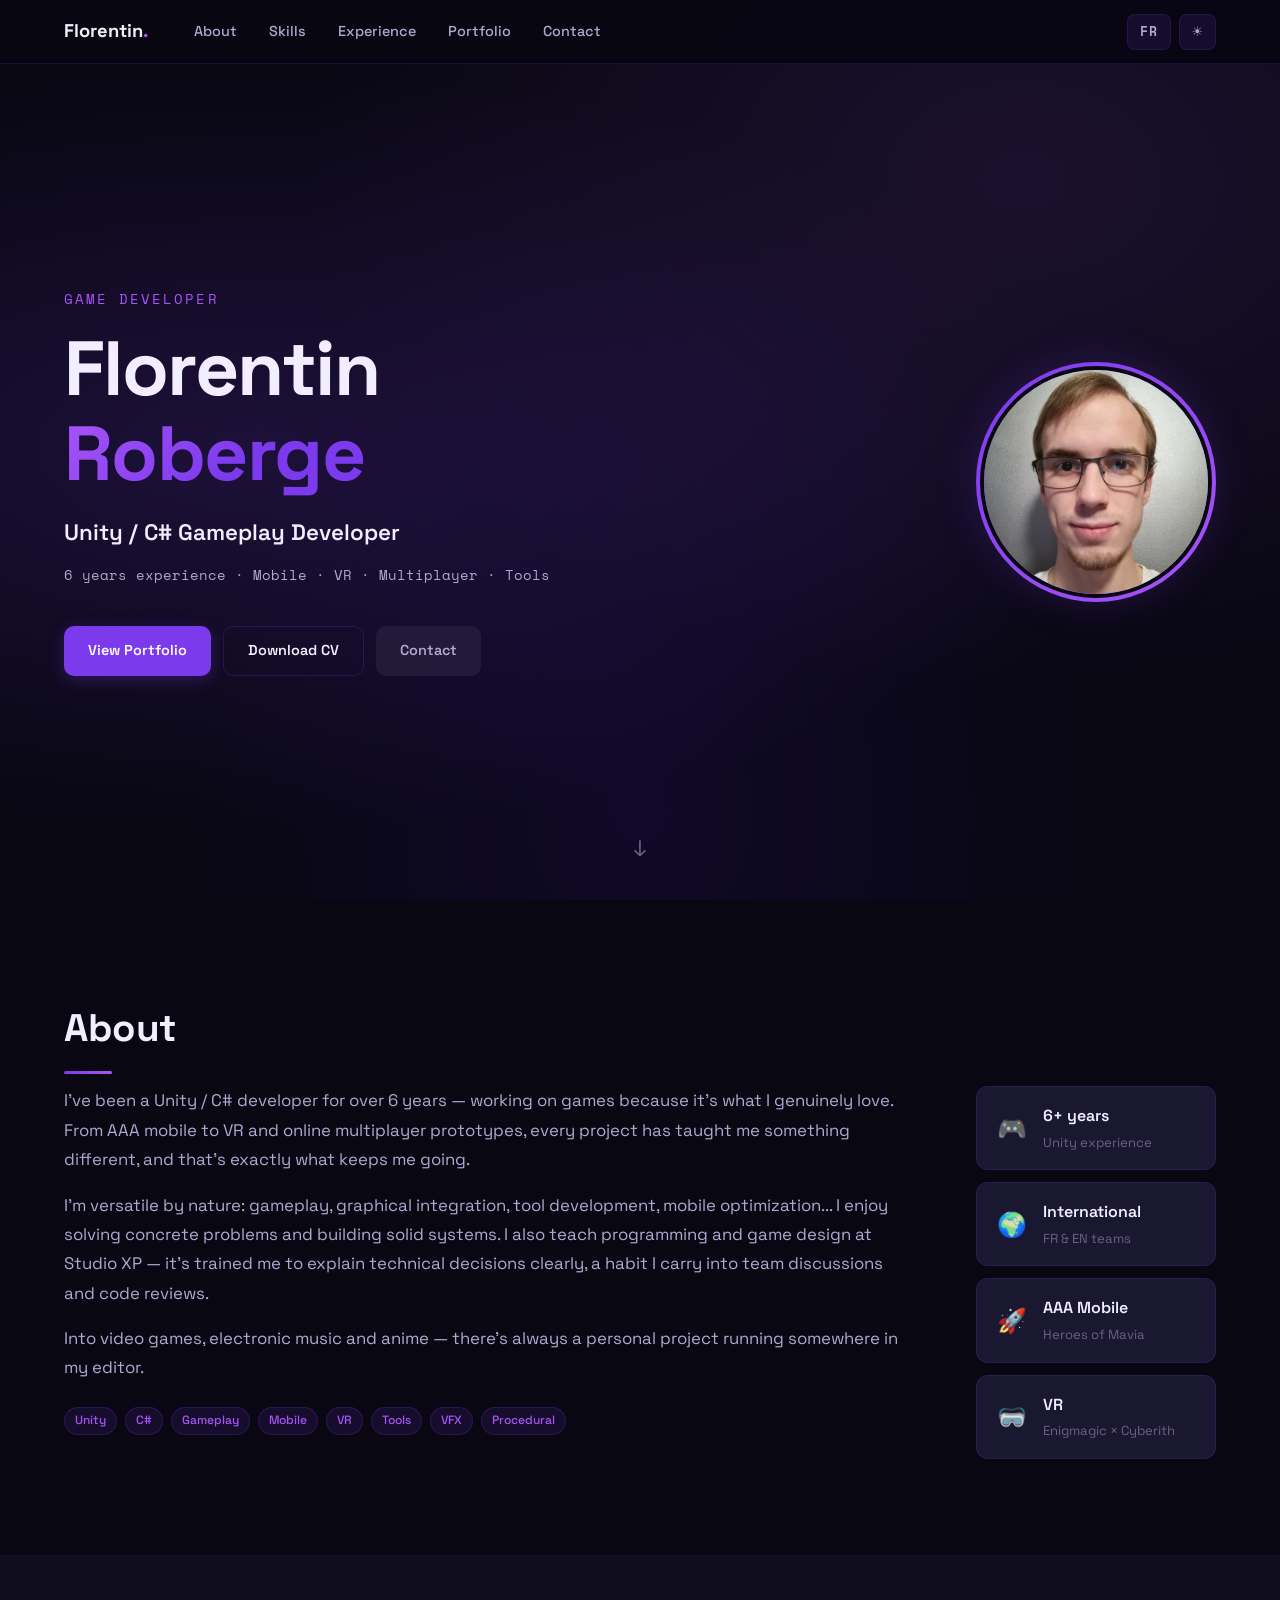
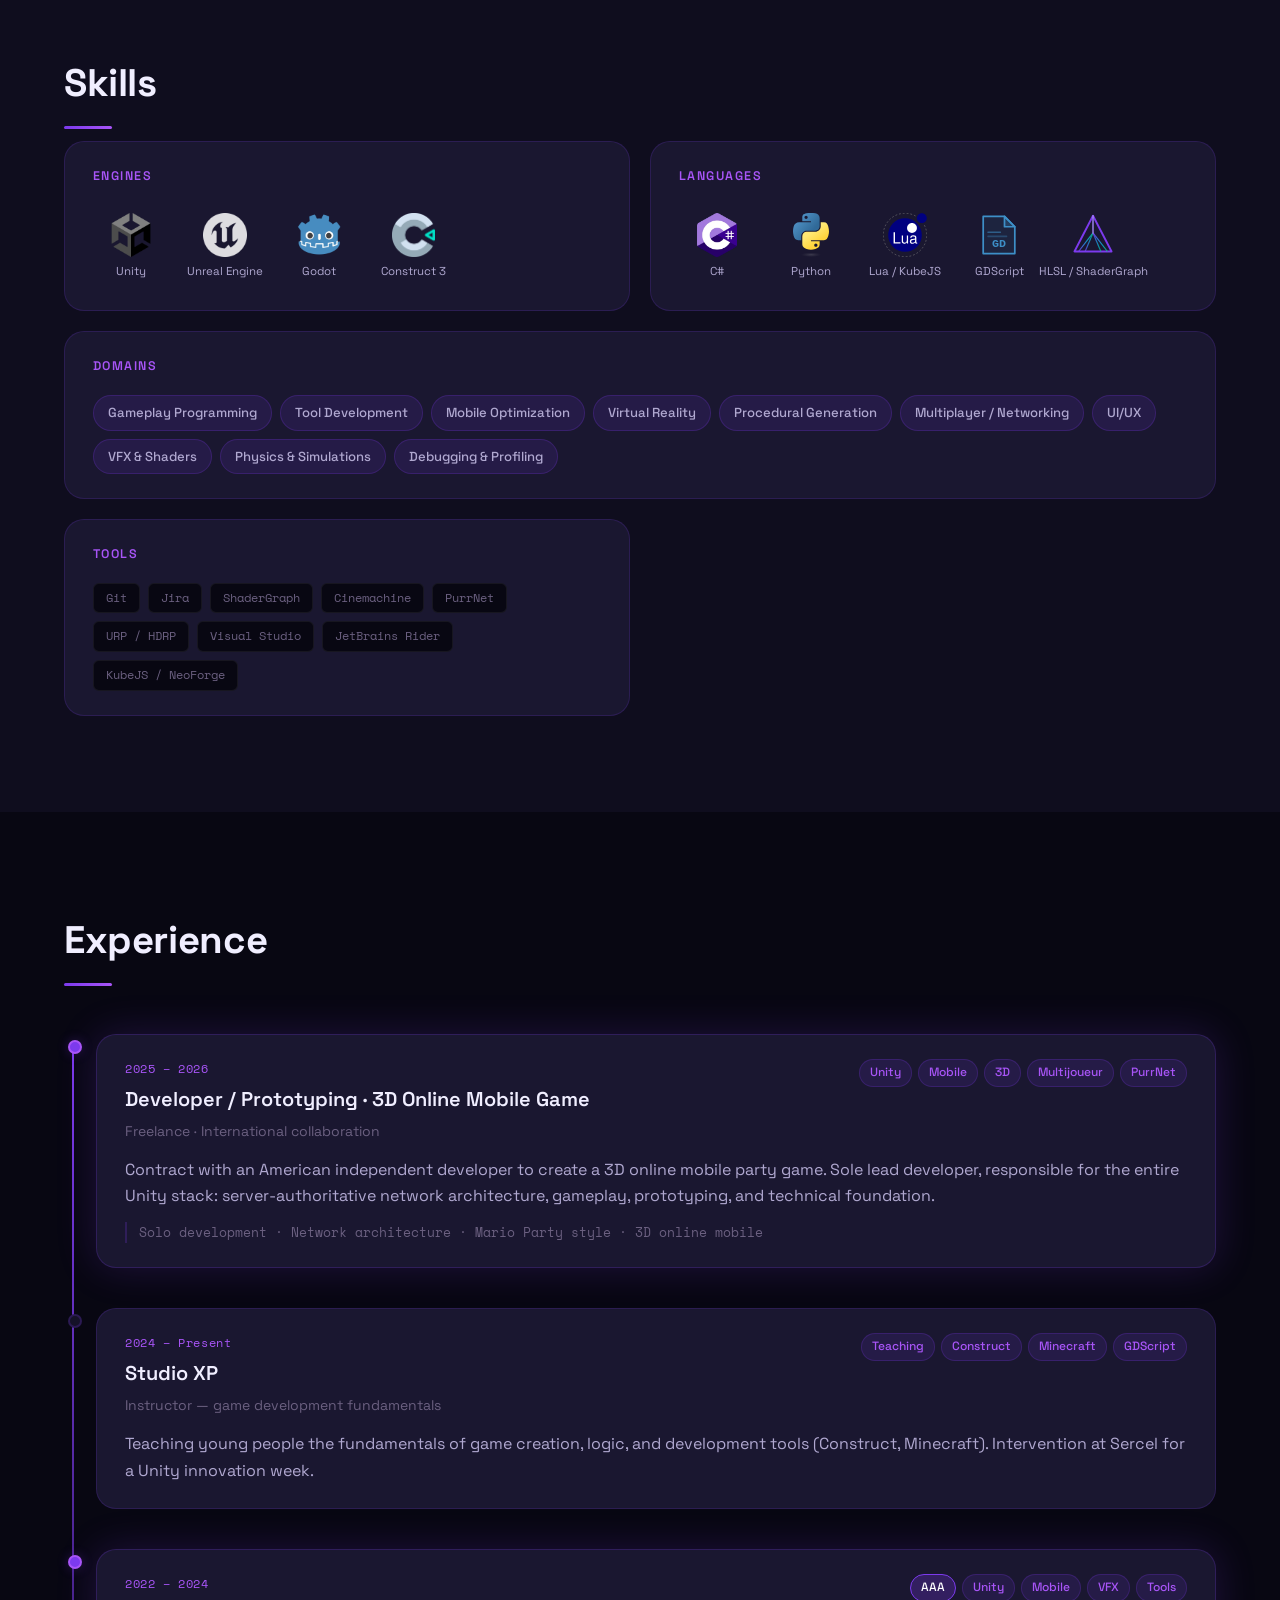
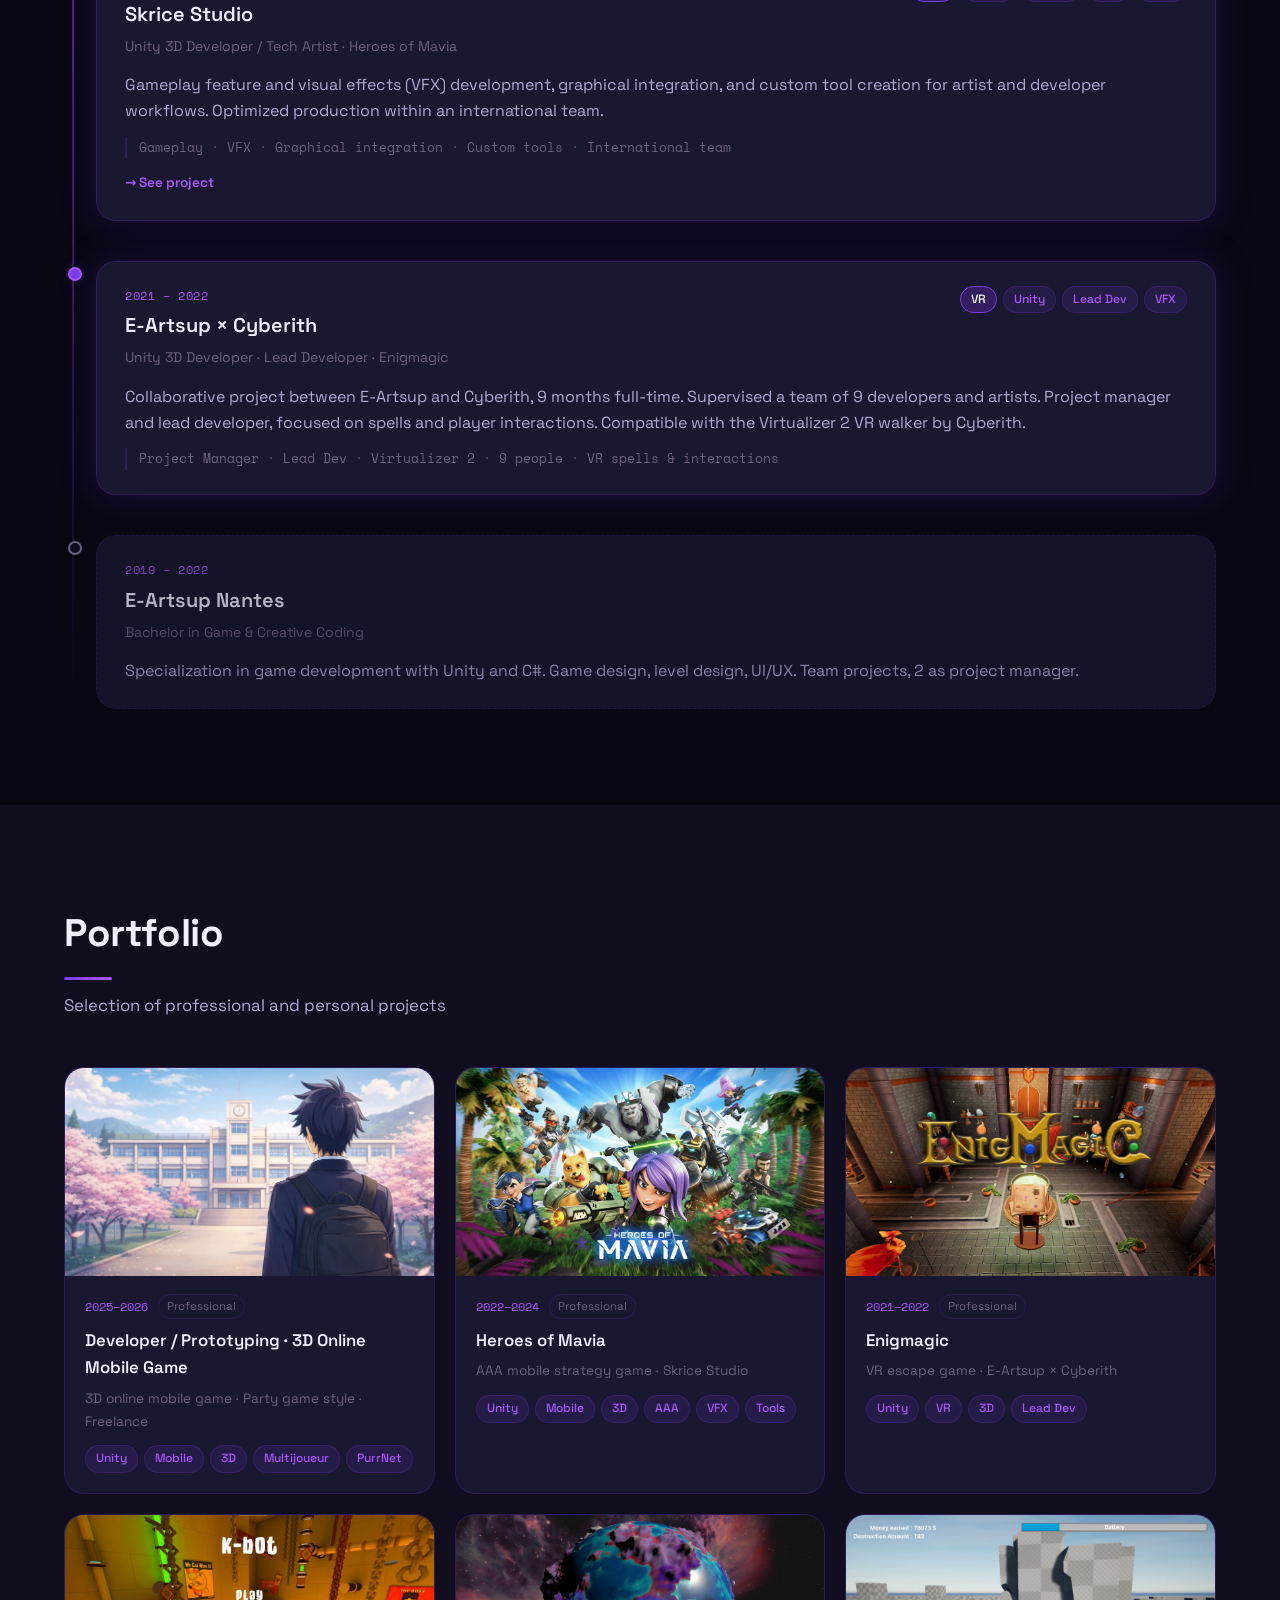
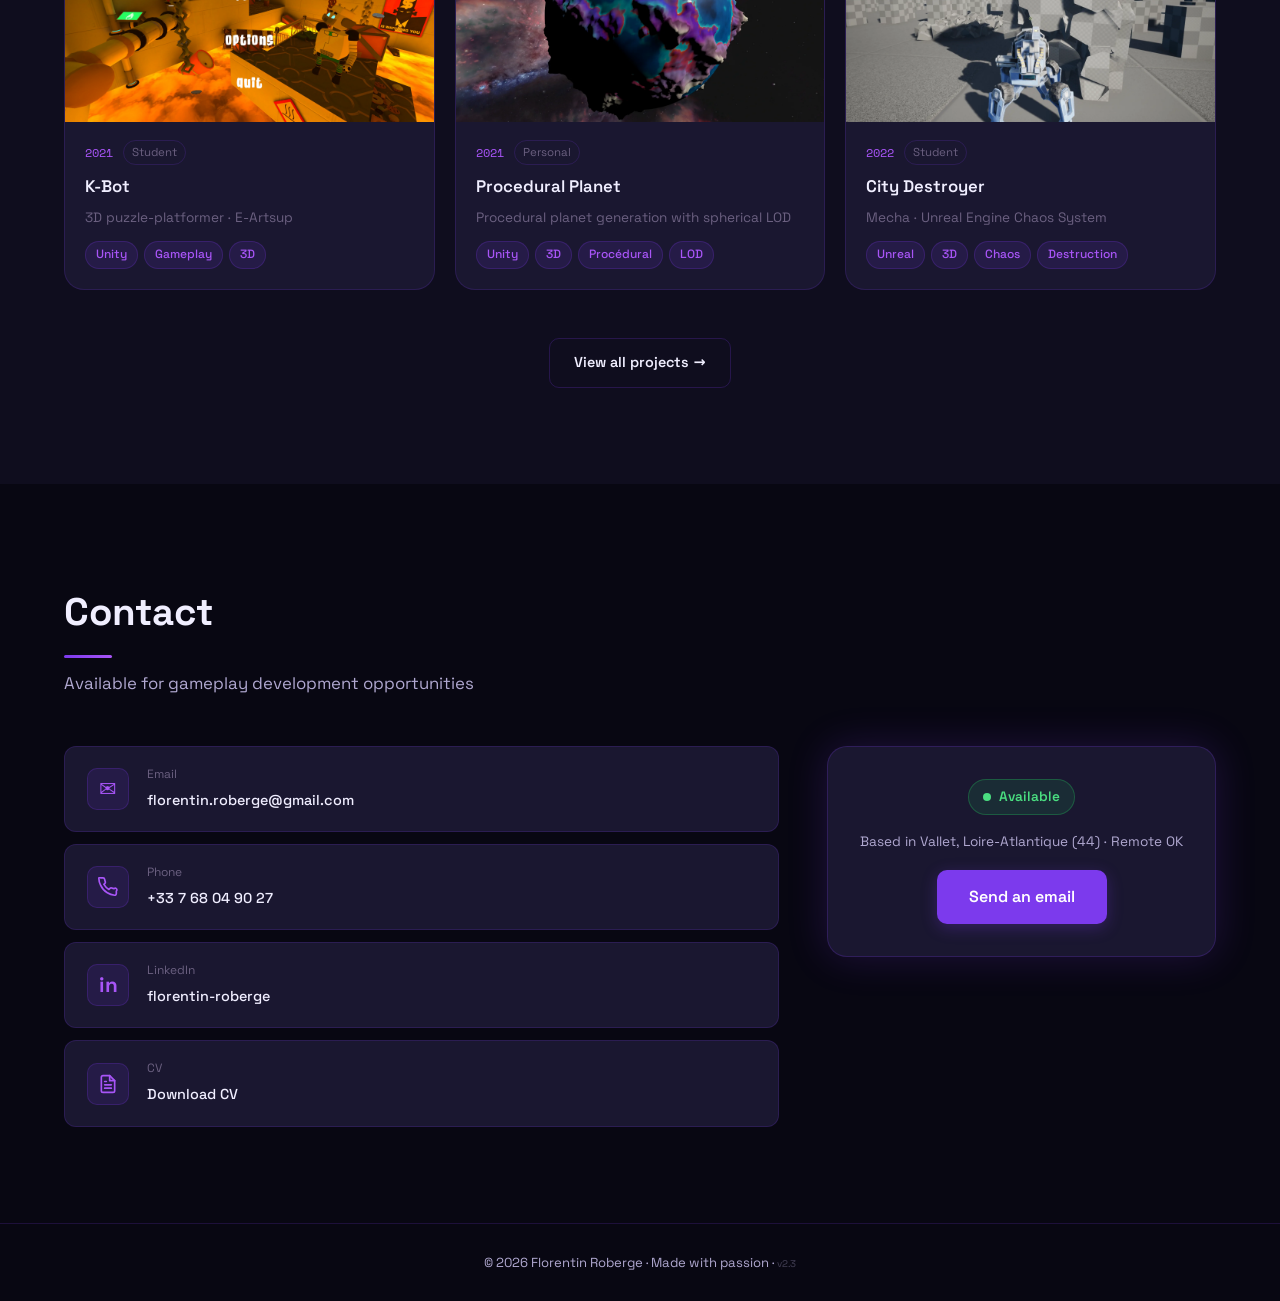
==== index.html @ 5d9d9b01 "i18n sync + about passions fix + copy cleanup — v2.3 - Fix about_p3 to clearly introduce passions (F" ====
<!DOCTYPE html>
<html lang="fr" data-theme="dark">
<head>
  <meta charset="UTF-8">
  <meta name="viewport" content="width=device-width, initial-scale=1.0">
  <meta name="description" content="Florentin Roberge — Développeur Gameplay Unity / C#, 6 ans d'expérience. Mobile, VR, Multijoueur, Outils.">
  <title>Florentin Roberge — Game Developer</title>
  <link rel="stylesheet" href="css/style.css">
  <script>
    // Apply theme & lang before render (no flash).
    // URL params take priority so settings survive file:// isolation.
    (function(){
      var p     = new URLSearchParams(location.search);
      var theme = p.get('theme') || localStorage.getItem('theme') || 'dark';
      var lang  = p.get('lang')  || localStorage.getItem('lang')
                  || (navigator.language && navigator.language.toLowerCase().startsWith('fr') ? 'fr' : 'en');
      localStorage.setItem('theme', theme);
      localStorage.setItem('lang',  lang);
      document.documentElement.setAttribute('data-theme', theme);
      document.documentElement.lang = lang;
    })();
  </script>
</head>
<body>

  <a href="#about" class="skip-link" data-i18n="skip_link">Aller au contenu</a>

  <!-- ── NAVBAR ── -->
  <header id="navbar">
    <nav class="nav-inner">
      <a href="index.html" class="nav-logo">Florentin<span>.</span></a>
      <ul class="nav-links" id="nav-links">
        <li><a href="#about"      data-i18n="nav_about">À propos</a></li>
        <li><a href="#skills"     data-i18n="nav_skills">Compétences</a></li>
        <li><a href="#experience" data-i18n="nav_exp">Expériences</a></li>
        <li><a href="portfolio.html" data-i18n="nav_portfolio">Portfolio</a></li>
        <li><a href="#contact"    data-i18n="nav_contact">Contact</a></li>
      </ul>
      <div class="nav-controls">
        <button id="lang-btn"   class="ctrl-btn" aria-label="Changer la langue">EN</button>
        <button id="theme-btn"  class="ctrl-btn" aria-label="Changer le thème">☀</button>
        <button id="nav-toggle" class="ctrl-btn nav-toggle" aria-label="Menu">☰</button>
      </div>
    </nav>
  </header>

  <!-- ── HERO ── -->
  <section id="hero">
    <div class="hero-bg"></div>
    <div class="hero-content">
      <div class="hero-text">
        <p class="hero-eyebrow mono" data-i18n="hero_eyebrow">Game Developer</p>
        <h1>Florentin<br><span class="gradient-text">Roberge</span></h1>
        <p class="hero-title" data-i18n="hero_subtitle">Développeur Gameplay Unity / C#</p>
        <p class="hero-desc"  data-i18n="hero_desc">6 ans d'expérience · Mobile · VR · Multijoueur · Outils</p>
        <div class="hero-ctas">
          <a href="portfolio.html" class="btn btn-primary" data-i18n="hero_cta_portfolio">Voir le Portfolio</a>
          <a href="SiteReference/CV Professionnel Communication Marketing Minimaliste Moderne Violet.pdf"
             class="btn btn-outline" target="_blank" data-i18n="hero_cta_cv">Télécharger le CV</a>
          <a href="#contact" class="btn btn-ghost" data-i18n="hero_cta_contact">Contact</a>
        </div>
      </div>
      <div class="hero-photo-wrap">
        <div class="hero-photo-ring">
          <img src="assets/photo.webp" alt="Florentin Roberge" class="hero-photo">
        </div>
      </div>
    </div>
    <div class="hero-scroll" aria-hidden="true"><span>↓</span></div>
  </section>

  <!-- ── ABOUT ── -->
  <section id="about" class="section">
    <div class="container">
      <h2 class="section-title" data-i18n="about_title">À propos</h2>
      <div class="about-grid">
        <div class="about-text">
          <p data-i18n="about_p1">Développeur Unity / C# depuis plus de 6 ans, je travaille sur des jeux parce que c'est ce qui me passionne — des jeux mobiles AAA à la VR en passant par le multijoueur et les prototypes techniques. Chaque projet m'a appris quelque chose de différent, et c'est exactement ça qui me motive.</p>
          <p data-i18n="about_p2">Je suis polyvalent par nature : gameplay, intégration graphique, création d'outils, optimisation mobile... J'aime résoudre des problèmes concrets et construire des systèmes solides. J'enseigne aussi la programmation et le game design à des jeunes chez Studio XP — cette expérience m'a appris à expliquer clairement mes choix techniques, une habitude que j'applique autant en code review qu'en échange d'équipe.</p>
          <p data-i18n="about_p3">Passionné de jeux vidéo, de musique electro et d'animés, j'ai toujours un projet perso qui tourne quelque part dans mon éditeur.</p>
          <div class="about-tags">
            <span class="tag">Unity</span>
            <span class="tag">C#</span>
            <span class="tag">Gameplay</span>
            <span class="tag">Mobile</span>
            <span class="tag">VR</span>
            <span class="tag">Tools</span>
            <span class="tag">VFX</span>
            <span class="tag">Procedural</span>
          </div>
        </div>
        <div class="about-extra">
          <div class="about-card">
            <div class="about-card-icon">🎮</div>
            <div>
              <h3 data-i18n="about_stat1_title">6+ ans</h3>
              <p data-i18n="about_stat1_desc">d'expérience Unity</p>
            </div>
          </div>
          <div class="about-card">
            <div class="about-card-icon">🌍</div>
            <div>
              <h3 data-i18n="about_stat2_title">International</h3>
              <p data-i18n="about_stat2_desc">Équipes FR &amp; EN</p>
            </div>
          </div>
          <div class="about-card">
            <div class="about-card-icon">🚀</div>
            <div>
              <h3 data-i18n="about_stat3_title">AAA Mobile</h3>
              <p data-i18n="about_stat3_desc">Heroes of Mavia</p>
            </div>
          </div>
          <div class="about-card">
            <div class="about-card-icon">🥽</div>
            <div>
              <h3 data-i18n="about_stat4_title">VR</h3>
              <p data-i18n="about_stat4_desc">Enigmagic × Cyberith</p>
            </div>
          </div>
        </div>
      </div>
    </div>
  </section>

  <!-- ── SKILLS ── -->
  <section id="skills" class="section section-alt">
    <div class="container">
      <h2 class="section-title" data-i18n="skills_title">Compétences</h2>
      <div class="skills-grid">

        <!-- Engines -->
        <div class="skill-group">
          <h3 data-i18n="skills_engines">Moteurs</h3>
          <div class="skill-icon-row">
            <div class="skill-icon-item"
                 data-tooltip="6+ ans · Moteur principal · Gameplay, VFX, tools, mobile, VR, multijoueur"
                 data-i18n-tooltip="tooltip_unity">
              <img src="assets/Logos/unity-logo.webp" alt="Unity" loading="lazy">
              <span>Unity</span>
            </div>
            <div class="skill-icon-item"
                 data-tooltip="Niveau intermédiaire · City Destroyer (Chaos System)"
                 data-i18n-tooltip="tooltip_ue">
              <img src="assets/Logos/UE-Icon-2023-Black.webp" alt="Unreal Engine" class="skill-icon-ue" loading="lazy">
              <span>Unreal Engine</span>
            </div>
            <div class="skill-icon-item"
                 data-tooltip="Bases · Exploration personnelle · Enseignement chez Studio XP (GDScript)"
                 data-i18n-tooltip="tooltip_godot">
              <img src="assets/Logos/godot-logo.webp" alt="Godot" loading="lazy">
              <span>Godot</span>
            </div>
            <div class="skill-icon-item"
                 data-tooltip="Utilisé en enseignement · Studio XP"
                 data-i18n-tooltip="tooltip_construct">
              <img src="assets/Logos/construct-3-logo.webp" alt="Construct 3" loading="lazy">
              <span>Construct 3</span>
            </div>
          </div>
        </div>

        <!-- Languages -->
        <div class="skill-group">
          <h3 data-i18n="skills_languages">Langages</h3>
          <div class="skill-icon-row">
            <div class="skill-icon-item"
                 data-tooltip="Expert · Langage principal sur tous mes projets Unity"
                 data-i18n-tooltip="tooltip_csharp">
              <img src="assets/Logos/csharp-logo.webp" alt="C#" loading="lazy">
              <span>C#</span>
            </div>
            <div class="skill-icon-item"
                 data-tooltip="Intermédiaire · Outils, pipelines IA, bots Discord"
                 data-i18n-tooltip="tooltip_python">
              <img src="assets/Logos/python-logo-only.svg" alt="Python">
              <span>Python</span>
            </div>
            <div class="skill-icon-item"
                 data-tooltip="Modding Minecraft · NeoForge / KubeJS"
                 data-i18n-tooltip="tooltip_lua">
              <img src="assets/Logos/lua-logo.svg" alt="Lua">
              <span>Lua / KubeJS</span>
            </div>
            <div class="skill-icon-item"
                 data-tooltip="GDScript · Enseignement chez Studio XP · Exploration Godot"
                 data-i18n-tooltip="tooltip_gdscript">
              <img src="assets/Logos/gdscript-logo.svg" alt="GDScript">
              <span>GDScript</span>
            </div>
            <div class="skill-icon-item"
                 data-tooltip="Custom shaders, VFX, renderer features sous URP"
                 data-i18n-tooltip="tooltip_hlsl">
              <img src="assets/Logos/hlsl-logo.svg" alt="HLSL / ShaderGraph">
              <span>HLSL / ShaderGraph</span>
            </div>
          </div>
        </div>

        <!-- Domains -->
        <div class="skill-group skill-group-wide">
          <h3 data-i18n="skills_domains">Domaines</h3>
          <div class="domain-tags">
            <span class="domain-tag" data-i18n="domain_gameplay">Gameplay Programming</span>
            <span class="domain-tag" data-i18n="domain_tools">Tool Development</span>
            <span class="domain-tag" data-i18n="domain_mobile">Optimisation Mobile</span>
            <span class="domain-tag" data-i18n="domain_vr">Réalité Virtuelle</span>
            <span class="domain-tag" data-i18n="domain_proc">Génération Procédurale</span>
            <span class="domain-tag" data-i18n="domain_net">Multijoueur / Réseau</span>
            <span class="domain-tag" data-i18n="domain_ui">UI/UX</span>
            <span class="domain-tag" data-i18n="domain_vfx">VFX &amp; Shaders</span>
            <span class="domain-tag" data-i18n="domain_physic">Physique &amp; Simulations</span>
            <span class="domain-tag" data-i18n="domain_debug">Debugging &amp; Profiling</span>
          </div>
        </div>

        <!-- Tools -->
        <div class="skill-group">
          <h3 data-i18n="skills_tools">Outils</h3>
          <div class="tools-list">
            <span class="tool-chip">Git</span>
            <span class="tool-chip">Jira</span>
            <span class="tool-chip">ShaderGraph</span>
            <span class="tool-chip">Cinemachine</span>
            <span class="tool-chip">PurrNet</span>
            <span class="tool-chip">URP / HDRP</span>
            <span class="tool-chip">Visual Studio</span>
            <span class="tool-chip">JetBrains Rider</span>
            <span class="tool-chip">KubeJS / NeoForge</span>
          </div>
        </div>

      </div>
    </div>
  </section>

  <!-- ── EXPERIENCE ── -->
  <section id="experience" class="section">
    <div class="container">
      <h2 class="section-title" data-i18n="exp_title">Expériences</h2>
      <div class="timeline">

        <!-- Freelance -->
        <div class="timeline-item">
          <div class="timeline-dot featured"></div>
          <div class="timeline-content timeline-featured">
            <div class="timeline-header">
              <div>
                <span class="timeline-period">2025 – 2026</span>
                <h3 data-i18n="exp1_role">Développeur / Prototypage · Jeu Mobile 3D en ligne</h3>
                <span class="timeline-company" data-i18n="exp1_company">Freelance · Collaboration internationale</span>
              </div>
              <div class="timeline-tags">
                <span class="tag">Unity</span>
                <span class="tag">Mobile</span>
                <span class="tag">3D</span>
                <span class="tag">Multijoueur</span>
                <span class="tag">PurrNet</span>
              </div>
            </div>
            <p data-i18n="exp1_desc">Contrat avec un indépendant américain pour la création d'un jeu vidéo mobile 3D en ligne de style party game. Seul développeur principal, prise en charge de l'ensemble de la stack Unity : architecture réseau server-authoritative, gameplay, prototypage et base technique.</p>
            <p class="timeline-highlight" data-i18n="exp1_highlight">Développement solo · Architecture réseau · Style Mario Party · Mobile 3D en ligne</p>
          </div>
        </div>

        <!-- Studio XP -->
        <div class="timeline-item">
          <div class="timeline-dot"></div>
          <div class="timeline-content">
            <div class="timeline-header">
              <div>
                <span class="timeline-period">2024 – <span data-i18n="timeline_present">Présent</span></span>
                <h3>Studio XP</h3>
                <span class="timeline-company" data-i18n="exp3_role">Formateur — initiation au développement de jeux</span>
              </div>
              <div class="timeline-tags">
                <span class="tag" data-i18n="tag_teaching">Pédagogie</span>
                <span class="tag">Construct</span>
                <span class="tag">Minecraft</span>
                <span class="tag">GDScript</span>
              </div>
            </div>
            <p data-i18n="exp3_desc">Initiation des jeunes aux fondamentaux de la création de jeux vidéo, de la logique et des logiciels de développement (Construct, Minecraft). Intervention chez Sercel pour une semaine d'innovation Unity.</p>
          </div>
        </div>

        <!-- Skrice Studio -->
        <div class="timeline-item">
          <div class="timeline-dot featured"></div>
          <div class="timeline-content timeline-featured">
            <div class="timeline-header">
              <div>
                <span class="timeline-period">2022 – 2024</span>
                <h3>Skrice Studio</h3>
                <span class="timeline-company" data-i18n="exp2_role">Développeur Unity 3D / Tech Artist · Heroes of Mavia</span>
              </div>
              <div class="timeline-tags">
                <span class="tag tag-accent">AAA</span>
                <span class="tag">Unity</span>
                <span class="tag">Mobile</span>
                <span class="tag">VFX</span>
                <span class="tag">Tools</span>
              </div>
            </div>
            <p data-i18n="exp2_desc">Développement de fonctionnalités gameplay et d'effets visuels (VFX), intégration graphique, et création d'outils sur mesure pour les workflows artistes et développeurs. Optimisation de la production au sein d'une équipe internationale.</p>
            <p class="timeline-highlight" data-i18n="exp2_highlight">Gameplay · VFX · Intégration graphique · Outils custom · Équipe internationale</p>
            <a href="https://heroesofmavia.com" target="_blank" rel="noopener" class="timeline-link" data-i18n="exp_see_project">→ Voir le projet</a>
          </div>
        </div>

        <!-- Enigmagic / Cyberith -->
        <div class="timeline-item">
          <div class="timeline-dot featured"></div>
          <div class="timeline-content timeline-featured">
            <div class="timeline-header">
              <div>
                <span class="timeline-period">2021 – 2022</span>
                <h3>E-Artsup × Cyberith</h3>
                <span class="timeline-company" data-i18n="exp4_role">Développeur Unity 3D · Lead développeur · Enigmagic</span>
              </div>
              <div class="timeline-tags">
                <span class="tag tag-accent">VR</span>
                <span class="tag">Unity</span>
                <span class="tag">Lead Dev</span>
                <span class="tag">VFX</span>
              </div>
            </div>
            <p data-i18n="exp4_desc">Projet en collaboration entre E-Artsup et Cyberith, 9 mois à temps plein. Supervision d'une équipe de 9 développeurs et artistes. Chef de projet et lead développeur, avec un focus sur les sorts et les interactions du joueur. Compatible avec le walker VR Virtualizer 2 de Cyberith.</p>
            <p class="timeline-highlight" data-i18n="exp4_highlight">Chef de projet · Lead Dev · Virtualizer 2 · 9 personnes · Sorts &amp; interactions VR</p>
          </div>
        </div>

        <!-- Education -->
        <div class="timeline-item timeline-edu">
          <div class="timeline-dot edu"></div>
          <div class="timeline-content">
            <div class="timeline-header">
              <div>
                <span class="timeline-period">2019 – 2022</span>
                <h3>E-Artsup Nantes</h3>
                <span class="timeline-company" data-i18n="edu_degree">Bachelor Game &amp; Creative Coding</span>
              </div>
            </div>
            <p data-i18n="edu_desc">Spécialisation en développement de jeux vidéo avec Unity et C#. Game design, level design, UI/UX. Projets en équipe, dont 2 en tant que chef de projet.</p>
          </div>
        </div>

      </div>
    </div>
  </section>

  <!-- ── PORTFOLIO PREVIEW ── -->
  <section id="portfolio-preview" class="section section-alt">
    <div class="container">
      <h2 class="section-title" data-i18n="portfolio_title">Portfolio</h2>
      <p class="section-sub" data-i18n="portfolio_sub">Sélection de projets professionnels et personnels</p>
      <div class="portfolio-grid">

        <!-- Projet Mobile 3D -->
        <article class="portfolio-card" data-project="mobile3d" role="button" tabindex="0">
          <div class="portfolio-card-img">
            <img src="assets/ProjetMobile3D/ProjetMobile3DEnLigne.webp" alt="Jeu Mobile 3D en ligne" loading="lazy">
            <div class="portfolio-card-overlay">
              <button class="btn btn-primary" data-i18n="card_details" tabindex="-1">Voir les détails</button>
            </div>
          </div>
          <div class="portfolio-card-info">
            <div class="portfolio-card-meta">
              <span class="card-year">2025–2026</span>
              <span class="card-type" data-i18n="card_pro">Professionnel</span>
            </div>
            <h3 data-i18n="exp1_role">Développeur / Prototypage · Jeu Mobile 3D en ligne</h3>
            <p data-i18n="mobile3d_short">Jeu mobile 3D en ligne · Style party game · Freelance</p>
            <div class="card-tags">
              <span class="tag">Unity</span><span class="tag">Mobile</span><span class="tag">3D</span><span class="tag">Multijoueur</span><span class="tag">PurrNet</span>
            </div>
          </div>
        </article>

        <!-- Heroes of Mavia -->
        <article class="portfolio-card" data-project="mavia" role="button" tabindex="0">
          <div class="portfolio-card-img">
            <img src="assets/Heroes of Mavia/HeroesOfMaviaMain.webp" alt="Heroes of Mavia" loading="lazy">
            <div class="portfolio-card-overlay">
              <button class="btn btn-primary" data-i18n="card_details" tabindex="-1">Voir les détails</button>
            </div>
          </div>
          <div class="portfolio-card-info">
            <div class="portfolio-card-meta">
              <span class="card-year">2022–2024</span>
              <span class="card-type" data-i18n="card_pro">Professionnel</span>
            </div>
            <h3>Heroes of Mavia</h3>
            <p data-i18n="mavia_short">Jeu mobile AAA de stratégie · Skrice Studio</p>
            <div class="card-tags">
              <span class="tag">Unity</span><span class="tag">Mobile</span><span class="tag">3D</span><span class="tag">AAA</span><span class="tag">VFX</span><span class="tag">Tools</span>
            </div>
          </div>
        </article>

        <!-- Enigmagic -->
        <article class="portfolio-card" data-project="enigmagic" role="button" tabindex="0">
          <div class="portfolio-card-img">
            <img src="assets/Enigmagic/EnigmagicMain.webp" alt="Enigmagic" loading="lazy">
            <div class="portfolio-card-overlay">
              <button class="btn btn-primary" data-i18n="card_details" tabindex="-1">Voir les détails</button>
            </div>
          </div>
          <div class="portfolio-card-info">
            <div class="portfolio-card-meta">
              <span class="card-year">2021–2022</span>
              <span class="card-type" data-i18n="card_pro">Professionnel</span>
            </div>
            <h3>Enigmagic</h3>
            <p data-i18n="enigmagic_short">Escape game VR · E-Artsup × Cyberith</p>
            <div class="card-tags">
              <span class="tag">Unity</span><span class="tag">VR</span><span class="tag">3D</span><span class="tag">Lead Dev</span>
            </div>
          </div>
        </article>

        <!-- K-Bot -->
        <article class="portfolio-card" data-project="kbot" role="button" tabindex="0">
          <div class="portfolio-card-img">
            <img src="assets/K-Bot/K-BotMain.webp" alt="K-Bot" loading="lazy">
            <div class="portfolio-card-overlay">
              <button class="btn btn-primary" data-i18n="card_details" tabindex="-1">Voir les détails</button>
            </div>
          </div>
          <div class="portfolio-card-info">
            <div class="portfolio-card-meta">
              <span class="card-year">2021</span>
              <span class="card-type" data-i18n="card_student">Étudiant</span>
            </div>
            <h3>K-Bot</h3>
            <p data-i18n="kbot_short">Puzzle-platformer 3D · E-Artsup</p>
            <div class="card-tags">
              <span class="tag">Unity</span><span class="tag">Gameplay</span><span class="tag">3D</span>
            </div>
          </div>
        </article>

        <!-- Planète Procédurale -->
        <article class="portfolio-card" data-project="planet" role="button" tabindex="0">
          <div class="portfolio-card-img">
            <img src="assets/GenerationPlanetProc/planete-proc.webp" alt="Planète Procédurale" loading="lazy">
            <div class="portfolio-card-overlay">
              <button class="btn btn-primary" data-i18n="card_details" tabindex="-1">Voir les détails</button>
            </div>
          </div>
          <div class="portfolio-card-info">
            <div class="portfolio-card-meta">
              <span class="card-year">2021</span>
              <span class="card-type" data-i18n="card_personal">Personnel</span>
            </div>
            <h3 data-i18n="planet_title">Planète Procédurale</h3>
            <p data-i18n="planet_short">Génération procédurale de planète avec LOD sphérique</p>
            <div class="card-tags">
              <span class="tag">Unity</span><span class="tag">3D</span><span class="tag">Procédural</span><span class="tag">LOD</span>
            </div>
          </div>
        </article>

        <!-- City Destroyer -->
        <article class="portfolio-card" data-project="city" role="button" tabindex="0">
          <div class="portfolio-card-img">
            <img src="assets/City Destroyer/city-destroyer.webp" alt="City Destroyer" loading="lazy">
            <div class="portfolio-card-overlay">
              <button class="btn btn-primary" data-i18n="card_details" tabindex="-1">Voir les détails</button>
            </div>
          </div>
          <div class="portfolio-card-info">
            <div class="portfolio-card-meta">
              <span class="card-year">2022</span>
              <span class="card-type" data-i18n="card_student">Étudiant</span>
            </div>
            <h3>City Destroyer</h3>
            <p data-i18n="city_short">Mecha · Unreal Engine Chaos System</p>
            <div class="card-tags">
              <span class="tag">Unreal</span><span class="tag">3D</span><span class="tag">Chaos</span><span class="tag">Destruction</span>
            </div>
          </div>
        </article>

      </div>
      <div class="portfolio-more">
        <a href="portfolio.html" class="btn btn-outline" data-i18n="portfolio_more">Voir tous les projets →</a>
      </div>
    </div>
  </section>

  <!-- ── CONTACT ── -->
  <section id="contact" class="section">
    <div class="container">
      <h2 class="section-title" data-i18n="contact_title">Contact</h2>
      <p class="section-sub" data-i18n="contact_sub">Disponible pour des opportunités en développement gameplay</p>
      <div class="contact-grid">
        <div class="contact-links">
          <a href="mailto:florentin.roberge@gmail.com" class="contact-card">
            <span class="contact-icon">✉</span>
            <div>
              <span class="contact-label" data-i18n="contact_email">Email</span>
              <span class="contact-value">florentin.roberge@gmail.com</span>
            </div>
          </a>
          <a href="tel:+33768049027" class="contact-card">
            <span class="contact-icon"><svg viewBox="0 0 24 24" fill="none" stroke="currentColor" stroke-width="2" stroke-linecap="round" stroke-linejoin="round" width="20" height="20"><path d="M22 16.92v3a2 2 0 01-2.18 2 19.79 19.79 0 01-8.63-3.07A19.5 19.5 0 013.07 9.81 19.79 19.79 0 01.99 1.18 2 2 0 013 1h3a2 2 0 012 1.72c.127.96.361 1.903.7 2.81a2 2 0 01-.45 2.11L7.09 8.91a16 16 0 006 6l1.27-1.27a2 2 0 012.11-.45c.907.339 1.85.573 2.81.7A2 2 0 0122 16.92z"/></svg></span>
            <div>
              <span class="contact-label" data-i18n="contact_phone">Téléphone</span>
              <span class="contact-value">+33 7 68 04 90 27</span>
            </div>
          </a>
          <a href="https://www.linkedin.com/in/florentin-roberge-867ba01b7/" target="_blank" rel="noopener" class="contact-card">
            <span class="contact-icon">in</span>
            <div>
              <span class="contact-label">LinkedIn</span>
              <span class="contact-value">florentin-roberge</span>
            </div>
          </a>
          <a href="SiteReference/CV Professionnel Communication Marketing Minimaliste Moderne Violet.pdf"
             target="_blank" class="contact-card">
            <span class="contact-icon"><svg viewBox="0 0 24 24" fill="none" stroke="currentColor" stroke-width="2" stroke-linecap="round" stroke-linejoin="round" width="20" height="20"><path d="M14 2H6a2 2 0 00-2 2v16a2 2 0 002 2h12a2 2 0 002-2V8z"/><polyline points="14 2 14 8 20 8"/><line x1="16" y1="13" x2="8" y2="13"/><line x1="16" y1="17" x2="8" y2="17"/><line x1="10" y1="9" x2="8" y2="9"/></svg></span>
            <div>
              <span class="contact-label">CV</span>
              <span class="contact-value" data-i18n="contact_cv">Télécharger le CV</span>
            </div>
          </a>
        </div>
        <div class="contact-availability">
          <div class="availability-badge">
            <span class="avail-dot"></span>
            <span data-i18n="contact_available">Disponible</span>
          </div>
          <p data-i18n="contact_location">Basé à Vallet, Loire-Atlantique (44) · Remote OK</p>
          <a href="mailto:florentin.roberge@gmail.com" class="btn btn-primary btn-large"
             data-i18n="contact_cta">M'écrire un email</a>
        </div>
      </div>
    </div>
  </section>

  <!-- ── FOOTER ── -->
  <footer class="footer">
    <p>© 2026 Florentin Roberge · <span data-i18n="footer_made">Fait avec passion</span> · <span style="opacity:0.35;font-size:0.75em;">v2.3</span></p>
  </footer>

  <!-- ── MODAL ── -->
  <div id="modal-overlay" class="modal-overlay hidden" role="dialog" aria-modal="true" aria-labelledby="modal-title">
    <div class="modal-container">
      <button class="modal-close" id="modal-close" aria-label="Fermer">✕</button>
      <div class="modal-gallery" id="modal-gallery">
        <button class="gallery-nav gallery-prev" id="gallery-prev" aria-label="Image précédente">‹</button>
        <img id="modal-img" src="" alt="">
        <button class="gallery-nav gallery-next" id="gallery-next" aria-label="Image suivante">›</button>
        <div class="gallery-dots" id="gallery-dots"></div>
      </div>
      <div class="modal-info">
        <div class="modal-meta">
          <span id="modal-year" class="card-year"></span>
          <span id="modal-type" class="card-type"></span>
        </div>
        <h2 id="modal-title"></h2>
        <div id="modal-tags" class="card-tags"></div>
        <p id="modal-desc"></p>
        <ul id="modal-bullets" class="modal-bullets"></ul>
        <div id="modal-links" class="modal-links"></div>
      </div>
    </div>
  </div>

  <script src="js/main.js"></script>
</body>
</html>
---- css/style.css ----
/* =========================================================
   FLORENTIN ROBERGE — Portfolio CSS
   Dark purple theme · Light mode ready · Responsive
   ========================================================= */

/* ── SELF-HOSTED FONTS ─────────────────────────────────── */
@font-face {
  font-family: 'Space Grotesk';
  font-style: normal;
  font-weight: 300 700;
  font-display: swap;
  src: url('../assets/fonts/space-grotesk-latin-ext.woff2') format('woff2');
  unicode-range: U+0100-02BA, U+02BD-02C5, U+02C7-02CC, U+02CE-02D7, U+02DD-02FF, U+0304, U+0308, U+0329, U+1D00-1DBF, U+1E00-1E9F, U+1EF2-1EFF, U+2020, U+20A0-20AB, U+20AD-20C0, U+2113, U+2C60-2C7F, U+A720-A7FF;
}
@font-face {
  font-family: 'Space Grotesk';
  font-style: normal;
  font-weight: 300 700;
  font-display: swap;
  src: url('../assets/fonts/space-grotesk-latin.woff2') format('woff2');
  unicode-range: U+0000-00FF, U+0131, U+0152-0153, U+02BB-02BC, U+02C6, U+02DA, U+02DC, U+0304, U+0308, U+0329, U+2000-206F, U+20AC, U+2122, U+2191, U+2193, U+2212, U+2215, U+FEFF, U+FFFD;
}
@font-face {
  font-family: 'Space Mono';
  font-style: normal;
  font-weight: 400;
  font-display: swap;
  src: url('../assets/fonts/space-mono-400-latin.woff2') format('woff2');
  unicode-range: U+0000-00FF, U+0131, U+0152-0153, U+02BB-02BC, U+02C6, U+02DA, U+02DC, U+0304, U+0308, U+0329, U+2000-206F, U+20AC, U+2122, U+2191, U+2193, U+2212, U+2215, U+FEFF, U+FFFD;
}
@font-face {
  font-family: 'Space Mono';
  font-style: normal;
  font-weight: 700;
  font-display: swap;
  src: url('../assets/fonts/space-mono-700-latin.woff2') format('woff2');
  unicode-range: U+0000-00FF, U+0131, U+0152-0153, U+02BB-02BC, U+02C6, U+02DA, U+02DC, U+0304, U+0308, U+0329, U+2000-206F, U+20AC, U+2122, U+2191, U+2193, U+2212, U+2215, U+FEFF, U+FFFD;
}

/* === VARIABLES === */
:root {
  /* Dark theme (default) */
  --bg-0: #080712;
  --bg-1: #0f0d1e;
  --bg-2: #151228;
  --bg-card: #1a1730;
  --bg-card-hover: #21203a;
  --bg-nav: rgba(8, 7, 18, 0.94);

  --accent: #7c3aed;
  --accent-hover: #8f4cf5;
  --accent-light: #a855f7;
  --accent-faint: rgba(124, 58, 237, 0.12);
  --accent-glow: rgba(124, 58, 237, 0.28);
  --accent-border: rgba(124, 58, 237, 0.22);
  --accent-border-hover: rgba(168, 85, 247, 0.5);

  --text-1: #f0eeff;
  --text-2: #b0a8d0;
  --text-3: #6b6080;

  --border: rgba(124, 58, 237, 0.18);
  --border-light: rgba(255, 255, 255, 0.06);
  --shadow: 0 4px 32px rgba(0, 0, 0, 0.45);
  --shadow-accent: 0 0 40px rgba(124, 58, 237, 0.2);

  --radius: 12px;
  --radius-lg: 20px;
  --transition: 0.25s ease;
  --nav-h: 64px;
}

[data-theme="light"] {
  --bg-0: #faf8ff;
  --bg-1: #f2eeff;
  --bg-2: #ebe6ff;
  --bg-card: #ffffff;
  --bg-card-hover: #f8f4ff;
  --bg-nav: rgba(250, 248, 255, 0.96);

  --accent-faint: rgba(124, 58, 237, 0.08);
  --accent-border: rgba(124, 58, 237, 0.2);
  --accent-border-hover: rgba(124, 58, 237, 0.5);

  --text-1: #1a1530;
  --text-2: #4a4070;
  --text-3: #8b80a8;

  --border: rgba(124, 58, 237, 0.15);
  --border-light: rgba(124, 58, 237, 0.08);
  --shadow: 0 4px 24px rgba(124, 58, 237, 0.1);
  --shadow-accent: 0 0 32px rgba(124, 58, 237, 0.15);
}

/* === RESET === */
*, *::before, *::after {
  box-sizing: border-box;
  margin: 0;
  padding: 0;
}

html {
  scroll-behavior: smooth;
  font-size: 16px;
}

body {
  font-family: 'Space Grotesk', 'Inter', system-ui, sans-serif;
  background-color: var(--bg-0);
  color: var(--text-1);
  line-height: 1.65;
  transition: background-color 0.35s ease, color 0.35s ease;
  overflow-x: hidden;
}

img { max-width: 100%; display: block; }
a { color: inherit; text-decoration: none; }
ul { list-style: none; }
button { cursor: pointer; border: none; background: none; font-family: inherit; }

/* === TYPOGRAPHY === */
h1 { font-size: clamp(2.4rem, 6vw, 5rem); font-weight: 700; line-height: 1.1; letter-spacing: -0.02em; }
h2 { font-size: clamp(1.6rem, 3.5vw, 2.4rem); font-weight: 700; letter-spacing: -0.01em; }
h3 { font-size: clamp(1.05rem, 2vw, 1.25rem); font-weight: 600; }
p  { color: var(--text-2); }

.gradient-text {
  background: linear-gradient(135deg, var(--accent-light) 0%, var(--accent) 60%);
  -webkit-background-clip: text;
  -webkit-text-fill-color: transparent;
  background-clip: text;
}

/* === LAYOUT === */
.container {
  width: 100%;
  max-width: 1200px;
  margin: 0 auto;
  padding: 0 24px;
}

.section {
  padding: 96px 0;
}
.section-alt {
  background-color: var(--bg-1);
}

.section-title {
  margin-bottom: 12px;
}
.section-title::after {
  content: '';
  display: block;
  width: 48px;
  height: 3px;
  background: linear-gradient(90deg, var(--accent), var(--accent-light));
  border-radius: 2px;
  margin-top: 12px;
}
.section-sub {
  margin-bottom: 48px;
  font-size: 1.05rem;
}

/* === NAVBAR === */
#navbar {
  position: fixed;
  top: 0;
  left: 0;
  right: 0;
  z-index: 1000;
  height: var(--nav-h);
  background: var(--bg-nav);
  backdrop-filter: blur(16px);
  -webkit-backdrop-filter: blur(16px);
  border-bottom: 1px solid var(--border);
  transition: box-shadow 0.3s ease, background 0.35s ease;
}
#navbar.scrolled {
  box-shadow: var(--shadow);
}

.nav-inner {
  display: flex;
  align-items: center;
  gap: 32px;
  height: 100%;
  max-width: 1200px;
  margin: 0 auto;
  padding: 0 24px;
}

.nav-logo {
  font-size: 1.15rem;
  font-weight: 700;
  color: var(--text-1);
  white-space: nowrap;
  flex-shrink: 0;
}
.nav-logo span {
  color: var(--accent-light);
}

.nav-links {
  display: flex;
  align-items: center;
  gap: 4px;
  flex: 1;
}
.nav-links a {
  padding: 6px 14px;
  border-radius: 8px;
  font-size: 0.9rem;
  font-weight: 500;
  color: var(--text-2);
  transition: color var(--transition), background var(--transition);
}
.nav-links a:hover {
  color: var(--text-1);
  background: var(--accent-faint);
}

.nav-controls {
  display: flex;
  align-items: center;
  gap: 8px;
  margin-left: auto;
}

.ctrl-btn {
  height: 36px;
  padding: 0 12px;
  border-radius: 8px;
  border: 1px solid var(--border);
  background: var(--accent-faint);
  color: var(--text-2);
  font-size: 0.8rem;
  font-weight: 600;
  transition: all var(--transition);
}
.ctrl-btn:hover {
  border-color: var(--accent);
  color: var(--text-1);
  background: var(--accent-faint);
}

#lang-btn {
  font-family: 'Space Mono', monospace;
  letter-spacing: 0.05em;
}

.nav-toggle {
  display: none;
  font-size: 1.2rem;
  width: 40px;
  padding: 0;
  justify-content: center;
}

/* Mobile nav */
@media (max-width: 768px) {
  .nav-toggle { display: flex; align-items: center; }
  .nav-links {
    display: none;
    position: fixed;
    top: var(--nav-h);
    left: 0;
    right: 0;
    background: var(--bg-nav);
    backdrop-filter: blur(16px);
    border-bottom: 1px solid var(--border);
    flex-direction: column;
    padding: 16px;
    gap: 4px;
  }
  .nav-links.open {
    display: flex;
  }
  .nav-links a {
    width: 100%;
    padding: 12px 16px;
    font-size: 1rem;
  }
}

/* === HERO === */
#hero {
  min-height: 100vh;
  display: flex;
  flex-direction: column;
  justify-content: center;
  position: relative;
  overflow: hidden;
  padding-top: var(--nav-h);
}

.hero-bg {
  position: absolute;
  inset: 0;
  background:
    radial-gradient(ellipse at 20% 50%, rgba(124, 58, 237, 0.18) 0%, transparent 60%),
    radial-gradient(ellipse at 80% 20%, rgba(168, 85, 247, 0.12) 0%, transparent 50%),
    radial-gradient(ellipse at 50% 90%, rgba(88, 28, 235, 0.1) 0%, transparent 50%);
  z-index: 0;
}

[data-theme="light"] .hero-bg {
  background:
    radial-gradient(ellipse at 20% 50%, rgba(124, 58, 237, 0.08) 0%, transparent 60%),
    radial-gradient(ellipse at 80% 20%, rgba(168, 85, 247, 0.06) 0%, transparent 50%);
}

.hero-content {
  position: relative;
  z-index: 1;
  max-width: 1200px;
  margin: 0 auto;
  padding: 64px 24px;
  display: flex;
  align-items: center;
  gap: 64px;
  width: 100%;
}

.hero-text {
  flex: 1;
}
.hero-eyebrow {
  font-family: 'Space Mono', monospace;
  font-size: 0.85rem;
  font-weight: 400;
  color: var(--accent-light);
  letter-spacing: 0.15em;
  text-transform: uppercase;
  margin-bottom: 16px;
}
.hero-text h1 {
  margin-bottom: 20px;
}
.hero-title {
  font-size: clamp(1.1rem, 2.5vw, 1.4rem);
  font-weight: 600;
  color: var(--text-1);
  margin-bottom: 12px;
}
.hero-desc {
  font-size: 1rem;
  color: var(--text-2);
  margin-bottom: 40px;
  font-family: 'Space Mono', monospace;
  font-size: 0.85rem;
}
.hero-ctas {
  display: flex;
  flex-wrap: wrap;
  gap: 12px;
}

.hero-photo-wrap {
  flex-shrink: 0;
}
.hero-photo-ring {
  width: 240px;
  height: 240px;
  border-radius: 50%;
  padding: 4px;
  background: linear-gradient(135deg, var(--accent), var(--accent-light));
  box-shadow: var(--shadow-accent);
}
.hero-photo {
  width: 100%;
  height: 100%;
  border-radius: 50%;
  object-fit: cover;
  border: 4px solid var(--bg-0);
}

.hero-scroll {
  position: absolute;
  bottom: 32px;
  left: 50%;
  transform: translateX(-50%);
  z-index: 1;
  font-size: 1.4rem;
  color: var(--text-3);
  animation: bounce 2.5s infinite;
}
@keyframes bounce {
  0%, 100% { transform: translateX(-50%) translateY(0); }
  50% { transform: translateX(-50%) translateY(8px); }
}

@media (max-width: 768px) {
  .hero-content {
    flex-direction: column-reverse;
    text-align: center;
    gap: 32px;
    padding: 48px 24px;
  }
  .hero-ctas { justify-content: center; }
  .hero-photo-ring { width: 180px; height: 180px; }
}

/* === BUTTONS === */
.btn {
  display: inline-flex;
  align-items: center;
  gap: 8px;
  padding: 12px 24px;
  border-radius: 10px;
  font-size: 0.9rem;
  font-weight: 600;
  transition: all var(--transition);
  white-space: nowrap;
}
.btn-primary {
  background: var(--accent);
  color: #fff;
  box-shadow: 0 4px 16px var(--accent-glow);
}
.btn-primary:hover {
  background: var(--accent-hover);
  transform: translateY(-2px);
  box-shadow: 0 8px 24px var(--accent-glow);
}
.btn-outline {
  border: 1px solid var(--accent-border);
  color: var(--text-1);
  background: transparent;
}
.btn-outline:hover {
  border-color: var(--accent);
  background: var(--accent-faint);
  transform: translateY(-2px);
}
.btn-ghost {
  color: var(--text-2);
  background: var(--border-light);
}
.btn-ghost:hover {
  color: var(--text-1);
  background: var(--accent-faint);
}
.btn-large {
  padding: 14px 32px;
  font-size: 1rem;
}

/* === TAGS / CHIPS === */
.tag {
  display: inline-block;
  padding: 3px 10px;
  border-radius: 100px;
  font-size: 0.75rem;
  font-weight: 500;
  background: var(--accent-faint);
  border: 1px solid var(--accent-border);
  color: var(--accent-light);
  white-space: nowrap;
}
.tag-accent {
  background: rgba(124, 58, 237, 0.25);
  border-color: var(--accent);
  color: #fff;
}
.card-tags {
  display: flex;
  flex-wrap: wrap;
  gap: 6px;
  margin-top: 12px;
}

/* === ABOUT === */
.about-grid {
  display: grid;
  grid-template-columns: 1fr auto;
  gap: 64px;
  align-items: start;
}
.about-text p {
  margin-bottom: 16px;
  font-size: 1.05rem;
  line-height: 1.75;
}
.about-tags {
  display: flex;
  flex-wrap: wrap;
  gap: 8px;
  margin-top: 24px;
}
.about-extra {
  display: grid;
  grid-template-columns: 1fr;
  gap: 12px;
  min-width: 240px;
}
.about-card {
  display: flex;
  align-items: center;
  gap: 16px;
  padding: 16px 20px;
  border-radius: var(--radius);
  background: var(--bg-card);
  border: 1px solid var(--border);
  transition: border-color var(--transition), transform var(--transition);
}
.about-card:hover {
  border-color: var(--accent-border-hover);
  transform: translateX(4px);
}
.about-card-icon {
  font-size: 1.5rem;
  flex-shrink: 0;
}
.about-card h3 {
  font-size: 1rem;
  margin-bottom: 2px;
  color: var(--text-1);
}
.about-card p {
  font-size: 0.82rem;
  color: var(--text-3);
  margin: 0;
}

@media (max-width: 900px) {
  .about-grid {
    grid-template-columns: 1fr;
    gap: 40px;
  }
  .about-extra {
    grid-template-columns: repeat(2, 1fr);
    min-width: auto;
  }
}
@media (max-width: 500px) {
  .about-extra {
    grid-template-columns: 1fr;
  }
}

/* === SKILLS === */
.skills-grid {
  display: grid;
  grid-template-columns: repeat(2, 1fr);
  gap: 20px;
}
.skill-group {
  background: var(--bg-card);
  border: 1px solid var(--border);
  border-radius: var(--radius-lg);
  padding: 24px 28px;
}
.skill-group h3 {
  margin-bottom: 18px;
  font-size: 0.78rem;
  text-transform: uppercase;
  letter-spacing: 0.12em;
  color: var(--accent-light);
}
.skill-group-wide {
  grid-column: span 2;
}

/* Icon grid */
.skill-icon-row {
  display: flex;
  flex-wrap: wrap;
  gap: 18px;
}

.skill-icon-item {
  display: flex;
  flex-direction: column;
  align-items: center;
  gap: 8px;
  width: 76px;
  position: relative;
  cursor: default;
  padding: 8px 4px;
  border-radius: 10px;
  transition: background var(--transition);
}
.skill-icon-item:hover {
  background: var(--accent-faint);
}
.skill-icon-item img {
  width: 44px;
  height: 44px;
  object-fit: contain;
  display: block;
}
.skill-icon-item .skill-text-icon {
  width: 44px;
  height: 44px;
  border-radius: 10px;
  background: var(--accent-faint);
  border: 1px solid var(--accent-border);
  display: flex;
  align-items: center;
  justify-content: center;
  font-family: 'Space Mono', monospace;
  font-size: 0.7rem;
  font-weight: 700;
  color: var(--accent-light);
  text-align: center;
  padding: 2px;
  line-height: 1.2;
}
.skill-icon-item > span {
  font-size: 0.72rem;
  color: var(--text-2);
  text-align: center;
  line-height: 1.2;
  white-space: nowrap;
}

/* Tooltip */
.skill-icon-item::after {
  content: attr(data-tooltip);
  position: absolute;
  bottom: calc(100% + 10px);
  left: 50%;
  transform: translateX(-50%);
  background: var(--bg-card);
  border: 1px solid var(--accent-border);
  border-radius: 10px;
  padding: 9px 13px;
  font-size: 0.76rem;
  width: 210px;
  white-space: normal;
  text-align: center;
  color: var(--text-2);
  opacity: 0;
  pointer-events: none;
  transition: opacity 0.2s ease;
  z-index: 50;
  box-shadow: var(--shadow);
  line-height: 1.45;
}
.skill-icon-item:hover::after {
  opacity: 1;
}

/* UE icon is black — invert on dark theme */
[data-theme="dark"] .skill-icon-ue {
  filter: invert(1) opacity(0.85);
}

.domain-tags {
  display: flex;
  flex-wrap: wrap;
  gap: 8px;
}
.domain-tag {
  padding: 6px 14px;
  border-radius: 100px;
  font-size: 0.82rem;
  font-weight: 500;
  background: var(--accent-faint);
  border: 1px solid var(--accent-border);
  color: var(--text-2);
  transition: all var(--transition);
}
.domain-tag:hover {
  border-color: var(--accent);
  color: var(--text-1);
  background: rgba(124, 58, 237, 0.2);
}

.tools-list {
  display: flex;
  flex-wrap: wrap;
  gap: 8px;
}
.tool-chip {
  padding: 4px 12px;
  border-radius: 6px;
  font-size: 0.78rem;
  font-weight: 500;
  font-family: 'Space Mono', monospace;
  background: var(--bg-0);
  border: 1px solid var(--border-light);
  color: var(--text-3);
}

@media (max-width: 768px) {
  .skills-grid { grid-template-columns: 1fr; }
  .skill-group-wide { grid-column: span 1; }
}

/* === TIMELINE / EXPERIENCE === */
.timeline {
  position: relative;
  padding-left: 32px;
  margin-top: 48px;
}
.timeline::before {
  content: '';
  position: absolute;
  left: 8px;
  top: 8px;
  bottom: 8px;
  width: 2px;
  background: linear-gradient(to bottom, var(--accent), transparent);
}

.timeline-item {
  position: relative;
  margin-bottom: 40px;
}
.timeline-item:last-child {
  margin-bottom: 0;
}

.timeline-dot {
  position: absolute;
  left: -28px;
  top: 6px;
  width: 14px;
  height: 14px;
  border-radius: 50%;
  background: var(--bg-2);
  border: 2px solid var(--accent-border);
  transition: border-color var(--transition);
}
.timeline-dot.featured {
  background: var(--accent);
  border-color: var(--accent-light);
  box-shadow: 0 0 12px var(--accent-glow);
}
.timeline-dot.edu {
  background: var(--bg-1);
  border-color: var(--text-3);
}

.timeline-content {
  background: var(--bg-card);
  border: 1px solid var(--border);
  border-radius: var(--radius-lg);
  padding: 24px 28px;
  transition: border-color var(--transition), transform var(--transition);
}
.timeline-content:hover {
  border-color: var(--accent-border-hover);
  transform: translateX(4px);
}
.timeline-featured {
  border-color: var(--accent-border);
  box-shadow: var(--shadow-accent);
}

.timeline-header {
  display: flex;
  justify-content: space-between;
  align-items: flex-start;
  gap: 16px;
  margin-bottom: 14px;
  flex-wrap: wrap;
}
.timeline-period {
  font-family: 'Space Mono', monospace;
  font-size: 0.75rem;
  color: var(--accent-light);
  letter-spacing: 0.05em;
  display: block;
  margin-bottom: 4px;
}
.timeline-company {
  font-size: 0.875rem;
  color: var(--text-3);
  display: block;
  margin-top: 4px;
}
.timeline-highlight {
  margin-top: 12px;
  font-size: 0.82rem;
  font-family: 'Space Mono', monospace;
  color: var(--text-3);
  border-left: 2px solid var(--accent-border);
  padding-left: 12px;
}
.timeline-link {
  display: inline-block;
  margin-top: 14px;
  font-size: 0.85rem;
  font-weight: 600;
  color: var(--accent-light);
  transition: color var(--transition);
}
.timeline-link:hover {
  color: var(--text-1);
}

.timeline-tags {
  display: flex;
  flex-wrap: wrap;
  gap: 6px;
  flex-shrink: 0;
}
.timeline-edu .timeline-content {
  border-style: dashed;
  opacity: 0.75;
}

@media (max-width: 600px) {
  .timeline { padding-left: 24px; }
  .timeline-content { padding: 18px 20px; }
  .timeline-header {
    flex-direction: column;
    gap: 10px;
  }
}

/* === PORTFOLIO GRID === */
.portfolio-grid {
  display: grid;
  grid-template-columns: repeat(3, 1fr);
  gap: 20px;
}
.portfolio-card-large {
  grid-column: span 1;
}

/* If we have 2 featured large cards in first 2 columns and smaller ones fill 3rd column */
/* Actually let's do: first 2 cards span 3/2 each, rest span 1 */
/* Simpler: all same width, just different visual treatment */

.portfolio-card {
  background: var(--bg-card);
  border: 1px solid var(--border);
  border-radius: var(--radius-lg);
  overflow: hidden;
  transition: border-color var(--transition), transform var(--transition), box-shadow var(--transition);
  cursor: pointer;
}
.portfolio-card:hover {
  border-color: var(--accent-border-hover);
  transform: translateY(-4px);
  box-shadow: var(--shadow-accent);
}

.portfolio-card-img {
  position: relative;
  overflow: hidden;
  aspect-ratio: 16/9;
  background: var(--bg-2);
}
.portfolio-card-img img {
  width: 100%;
  height: 100%;
  object-fit: cover;
  transition: transform 0.4s ease;
}
.portfolio-card:hover .portfolio-card-img img {
  transform: scale(1.04);
}

.portfolio-card-overlay {
  position: absolute;
  inset: 0;
  background: rgba(8, 7, 18, 0.7);
  display: flex;
  align-items: center;
  justify-content: center;
  opacity: 0;
  transition: opacity var(--transition);
  backdrop-filter: blur(4px);
}
.portfolio-card:hover .portfolio-card-overlay {
  opacity: 1;
}

.portfolio-card-info {
  padding: 18px 20px 20px;
}
.portfolio-card-meta {
  display: flex;
  align-items: center;
  gap: 10px;
  margin-bottom: 8px;
}
.card-year {
  font-family: 'Space Mono', monospace;
  font-size: 0.72rem;
  color: var(--accent-light);
}
.card-type {
  font-size: 0.72rem;
  color: var(--text-3);
  padding: 2px 8px;
  border-radius: 100px;
  border: 1px solid var(--border);
}
.portfolio-card-info h3 {
  margin-bottom: 6px;
  font-size: 1.05rem;
}
.portfolio-card-info p {
  font-size: 0.85rem;
  color: var(--text-3);
  margin: 0;
}

.portfolio-more {
  text-align: center;
  margin-top: 48px;
}

@media (max-width: 900px) {
  .portfolio-grid {
    grid-template-columns: repeat(2, 1fr);
  }
  .portfolio-card-large {
    grid-column: span 1;
  }
}
@media (max-width: 560px) {
  .portfolio-grid {
    grid-template-columns: 1fr;
  }
}

/* === VFX GALLERY === */
.vfx-grid {
  display: grid;
  grid-template-columns: repeat(5, 1fr);
  gap: 12px;
}
.vfx-item {
  background: var(--bg-card);
  border: 1px solid var(--border);
  border-radius: var(--radius);
  overflow: hidden;
  transition: border-color var(--transition), transform var(--transition);
  cursor: pointer;
}
.vfx-item:hover {
  border-color: var(--accent);
  transform: scale(1.03);
}
.vfx-item img {
  width: 100%;
  aspect-ratio: 1;
  object-fit: cover;
}
.vfx-item span {
  display: block;
  text-align: center;
  padding: 8px 4px;
  font-size: 0.75rem;
  color: var(--text-3);
}

@media (max-width: 900px) {
  .vfx-grid { grid-template-columns: repeat(4, 1fr); }
}
@media (max-width: 600px) {
  .vfx-grid { grid-template-columns: repeat(3, 1fr); }
}
@media (max-width: 400px) {
  .vfx-grid { grid-template-columns: repeat(2, 1fr); }
}

/* === CONTACT === */
.contact-grid {
  display: grid;
  grid-template-columns: 1fr auto;
  gap: 48px;
  align-items: start;
}
.contact-links {
  display: flex;
  flex-direction: column;
  gap: 12px;
}
.contact-card {
  display: flex;
  align-items: center;
  gap: 18px;
  padding: 18px 22px;
  border-radius: var(--radius);
  background: var(--bg-card);
  border: 1px solid var(--border);
  transition: border-color var(--transition), transform var(--transition), box-shadow var(--transition);
}
.contact-card:hover {
  border-color: var(--accent);
  transform: translateX(6px);
  box-shadow: var(--shadow-accent);
}
.contact-icon {
  font-size: 1.3rem;
  width: 42px;
  height: 42px;
  border-radius: 10px;
  background: var(--accent-faint);
  border: 1px solid var(--accent-border);
  display: flex;
  align-items: center;
  justify-content: center;
  flex-shrink: 0;
  font-weight: 700;
  color: var(--accent-light);
}
.contact-label {
  display: block;
  font-size: 0.75rem;
  color: var(--text-3);
  margin-bottom: 2px;
}
.contact-value {
  font-size: 0.9rem;
  font-weight: 500;
  color: var(--text-1);
}

.contact-availability {
  text-align: center;
  padding: 32px;
  background: var(--bg-card);
  border: 1px solid var(--accent-border);
  border-radius: var(--radius-lg);
  box-shadow: var(--shadow-accent);
  min-width: 220px;
  display: flex;
  flex-direction: column;
  align-items: center;
  gap: 16px;
}
.availability-badge {
  display: flex;
  align-items: center;
  gap: 8px;
  padding: 6px 14px;
  border-radius: 100px;
  background: rgba(34, 197, 94, 0.12);
  border: 1px solid rgba(34, 197, 94, 0.3);
  font-size: 0.85rem;
  font-weight: 600;
  color: #4ade80;
}
.avail-dot {
  width: 8px;
  height: 8px;
  border-radius: 50%;
  background: #4ade80;
  animation: pulse 2.5s infinite;
}
@keyframes pulse {
  0%, 100% { opacity: 1; }
  50% { opacity: 0.4; }
}
.contact-availability p {
  font-size: 0.85rem;
  text-align: center;
}

@media (max-width: 768px) {
  .contact-grid {
    grid-template-columns: 1fr;
    gap: 28px;
  }
  .contact-availability {
    min-width: auto;
  }
}

/* === FOOTER === */
.footer {
  text-align: center;
  padding: 28px 24px;
  border-top: 1px solid var(--border);
  background: var(--bg-0);
  font-size: 0.82rem;
  color: var(--text-3);
}

/* === MODAL === */
.modal-overlay {
  position: fixed;
  inset: 0;
  z-index: 2000;
  background: rgba(5, 4, 12, 0.88);
  backdrop-filter: blur(8px);
  display: flex;
  align-items: center;
  justify-content: center;
  padding: 24px;
  overflow-y: auto;
  transition: opacity var(--transition);
}
.modal-overlay.hidden {
  display: none;
}

.modal-container {
  position: relative;
  background: var(--bg-card);
  border: 1px solid var(--accent-border);
  border-radius: var(--radius-lg);
  max-width: 860px;
  width: 100%;
  overflow: hidden;
  box-shadow: 0 24px 80px rgba(0, 0, 0, 0.6), var(--shadow-accent);
  animation: modal-in 0.3s ease;
}
@keyframes modal-in {
  from { transform: translateY(20px); opacity: 0; }
  to   { transform: translateY(0);    opacity: 1; }
}

.modal-close {
  position: absolute;
  top: 14px;
  right: 14px;
  z-index: 10;
  width: 36px;
  height: 36px;
  border-radius: 8px;
  background: rgba(0,0,0,0.4);
  color: var(--text-2);
  font-size: 1.1rem;
  display: flex;
  align-items: center;
  justify-content: center;
  transition: background var(--transition), color var(--transition);
}
.modal-close:hover {
  background: rgba(124, 58, 237, 0.3);
  color: var(--text-1);
}

.modal-gallery {
  position: relative;
  background: var(--bg-0);
  aspect-ratio: 16/9;
  overflow: hidden;
}
#modal-img {
  width: 100%;
  height: 100%;
  object-fit: contain;
  display: block;
}
.gallery-nav {
  position: absolute;
  top: 50%;
  transform: translateY(-50%);
  z-index: 5;
  width: 40px;
  height: 40px;
  border-radius: 8px;
  background: rgba(0, 0, 0, 0.55);
  color: #fff;
  font-size: 1.4rem;
  display: flex;
  align-items: center;
  justify-content: center;
  transition: background var(--transition);
}
.gallery-nav:hover { background: var(--accent); }
.gallery-prev { left: 12px; }
.gallery-next { right: 12px; }

.gallery-dots {
  position: absolute;
  bottom: 10px;
  left: 50%;
  transform: translateX(-50%);
  display: flex;
  gap: 6px;
}
.gallery-dot {
  width: 7px;
  height: 7px;
  border-radius: 50%;
  background: rgba(255,255,255,0.3);
  cursor: pointer;
  transition: background var(--transition), transform var(--transition);
}
.gallery-dot.active {
  background: var(--accent-light);
  transform: scale(1.3);
}

.modal-info {
  padding: 28px 32px;
}
.modal-meta {
  display: flex;
  gap: 12px;
  align-items: center;
  margin-bottom: 10px;
}
.modal-info h2 {
  margin-bottom: 12px;
  font-size: 1.5rem;
}
#modal-desc {
  margin: 14px 0;
  font-size: 0.95rem;
  line-height: 1.7;
}
.modal-bullets {
  list-style: none;
  margin: 14px 0;
  display: flex;
  flex-direction: column;
  gap: 6px;
}
.modal-bullets li {
  padding-left: 18px;
  position: relative;
  font-size: 0.88rem;
  color: var(--text-2);
}
.modal-bullets li::before {
  content: '›';
  position: absolute;
  left: 0;
  color: var(--accent-light);
  font-weight: 700;
}
.modal-links {
  display: flex;
  flex-wrap: wrap;
  gap: 10px;
  margin-top: 20px;
}
.modal-links a {
  padding: 8px 18px;
  border-radius: 8px;
  font-size: 0.85rem;
  font-weight: 600;
  border: 1px solid var(--accent-border);
  color: var(--accent-light);
  background: var(--accent-faint);
  transition: all var(--transition);
}
.modal-links a:hover {
  background: var(--accent);
  color: #fff;
  border-color: var(--accent);
}

@media (max-width: 600px) {
  .modal-container { border-radius: var(--radius); }
  .modal-info { padding: 20px; }
  .modal-gallery { aspect-ratio: 4/3; }
}

/* === PORTFOLIO PAGE === */
.nav-active {
  color: var(--text-1) !important;
  background: var(--accent-faint) !important;
}

.portfolio-page-header {
  padding: 120px 0 48px;
  background: var(--bg-1);
  border-bottom: 1px solid var(--border);
  position: relative;
  overflow: hidden;
}
.portfolio-page-header h1 {
  font-size: clamp(1.8rem, 4vw, 2.8rem);
  margin-bottom: 12px;
}
.portfolio-filters {
  display: flex;
  flex-wrap: wrap;
  gap: 8px;
  margin-top: 32px;
}
.filter-btn {
  padding: 6px 16px;
  border-radius: 100px;
  font-size: 0.82rem;
  font-weight: 600;
  border: 1px solid var(--border);
  color: var(--text-2);
  background: transparent;
  transition: all var(--transition);
  font-family: 'Space Grotesk', sans-serif;
}
.filter-btn:hover, .filter-btn.active {
  border-color: var(--accent);
  color: var(--text-1);
  background: var(--accent-faint);
}
.filter-btn.active {
  background: var(--accent);
  border-color: var(--accent);
  color: #fff;
}
.filter-anchor {
  text-decoration: none;
  cursor: pointer;
}

.portfolio-full-grid {
  display: grid;
  grid-template-columns: repeat(3, 1fr);
  gap: 20px;
  padding: 56px 0;
}
.portfolio-item-hidden {
  display: none !important;
}

@media (max-width: 900px) {
  .portfolio-full-grid { grid-template-columns: repeat(2, 1fr); }
}
@media (max-width: 560px) {
  .portfolio-full-grid { grid-template-columns: 1fr; }
}

/* === LD / LEVEL DESIGN SECTION === */
.ld-grid {
  display: grid;
  grid-template-columns: repeat(2, 1fr);
  gap: 20px;
}
.ld-card {
  background: var(--bg-card);
  border: 1px solid var(--border);
  border-radius: var(--radius);
  overflow: hidden;
  cursor: pointer;
  transition: border-color var(--transition), transform var(--transition);
}
.ld-card:hover {
  border-color: var(--accent-border-hover);
  transform: translateY(-3px);
}
.ld-card img {
  width: 100%;
  aspect-ratio: 16/9;
  object-fit: cover;
}
.ld-card-info {
  padding: 14px 18px;
}
.ld-card-info h3 { font-size: 0.95rem; margin-bottom: 4px; }
.ld-card-info p { font-size: 0.82rem; color: var(--text-3); margin: 0; }

@media (max-width: 600px) {
  .ld-grid { grid-template-columns: 1fr; }
}

/* === UTILITY === */
.text-accent { color: var(--accent-light); }
.text-muted { color: var(--text-3); }
.mono { font-family: 'Space Mono', monospace; }

/* Skip link accessibility */
.skip-link {
  position: absolute;
  top: -40px;
  left: 16px;
  background: var(--accent);
  color: #fff;
  padding: 8px 16px;
  border-radius: 0 0 8px 8px;
  font-size: 0.875rem;
  transition: top 0.2s;
  z-index: 9999;
}
.skip-link:focus { top: 0; }
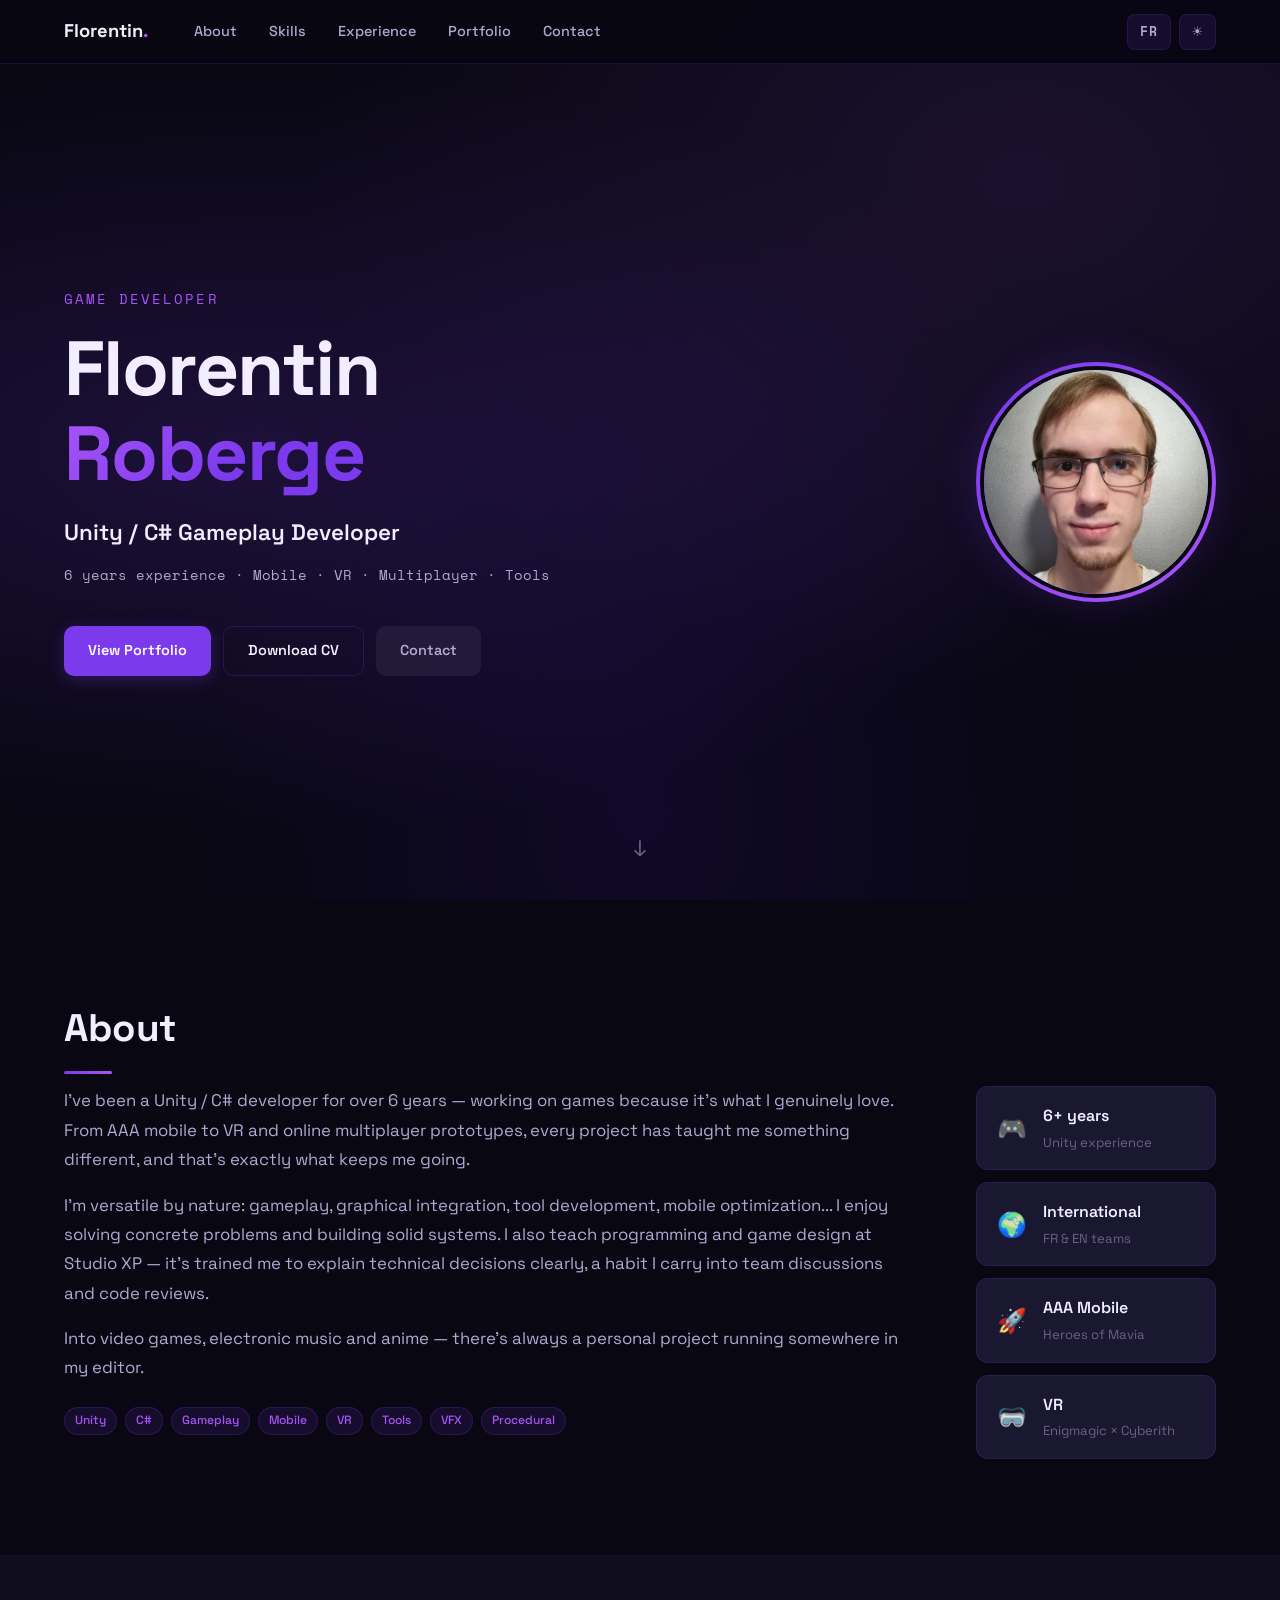
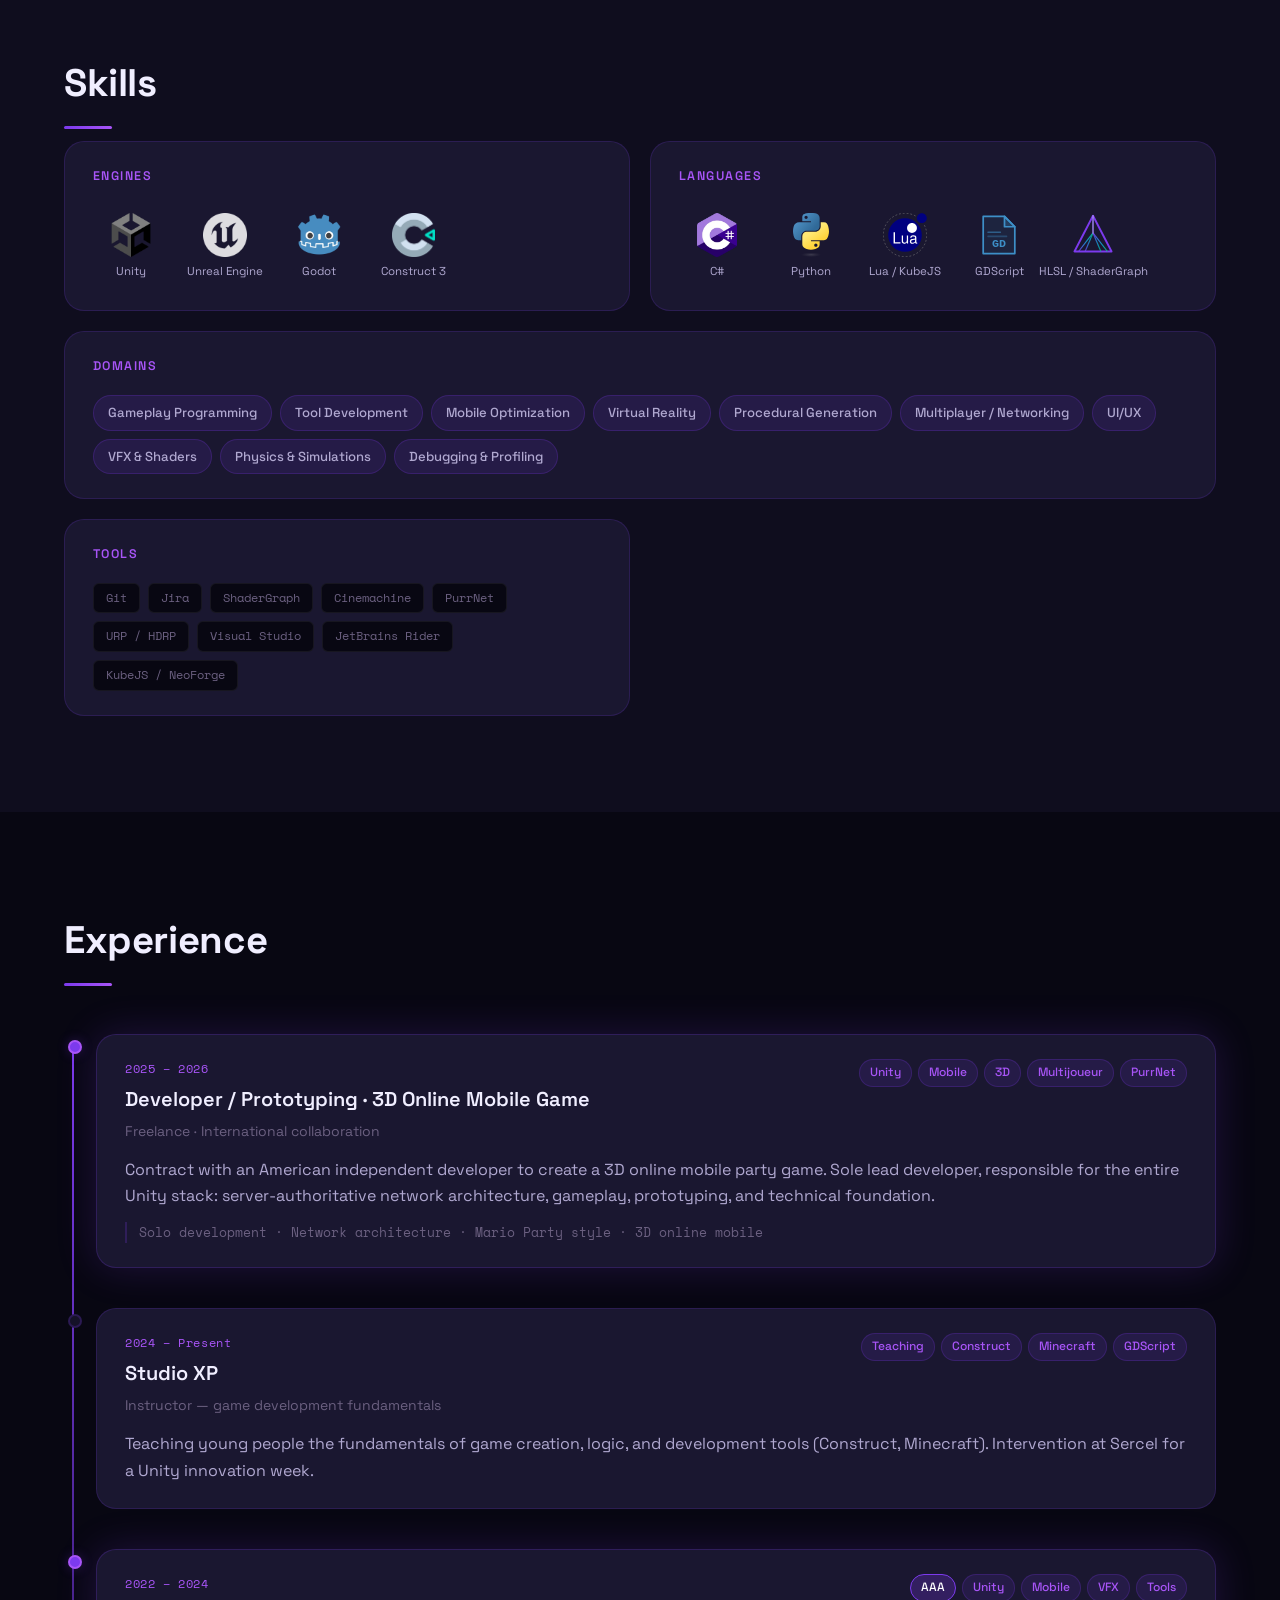
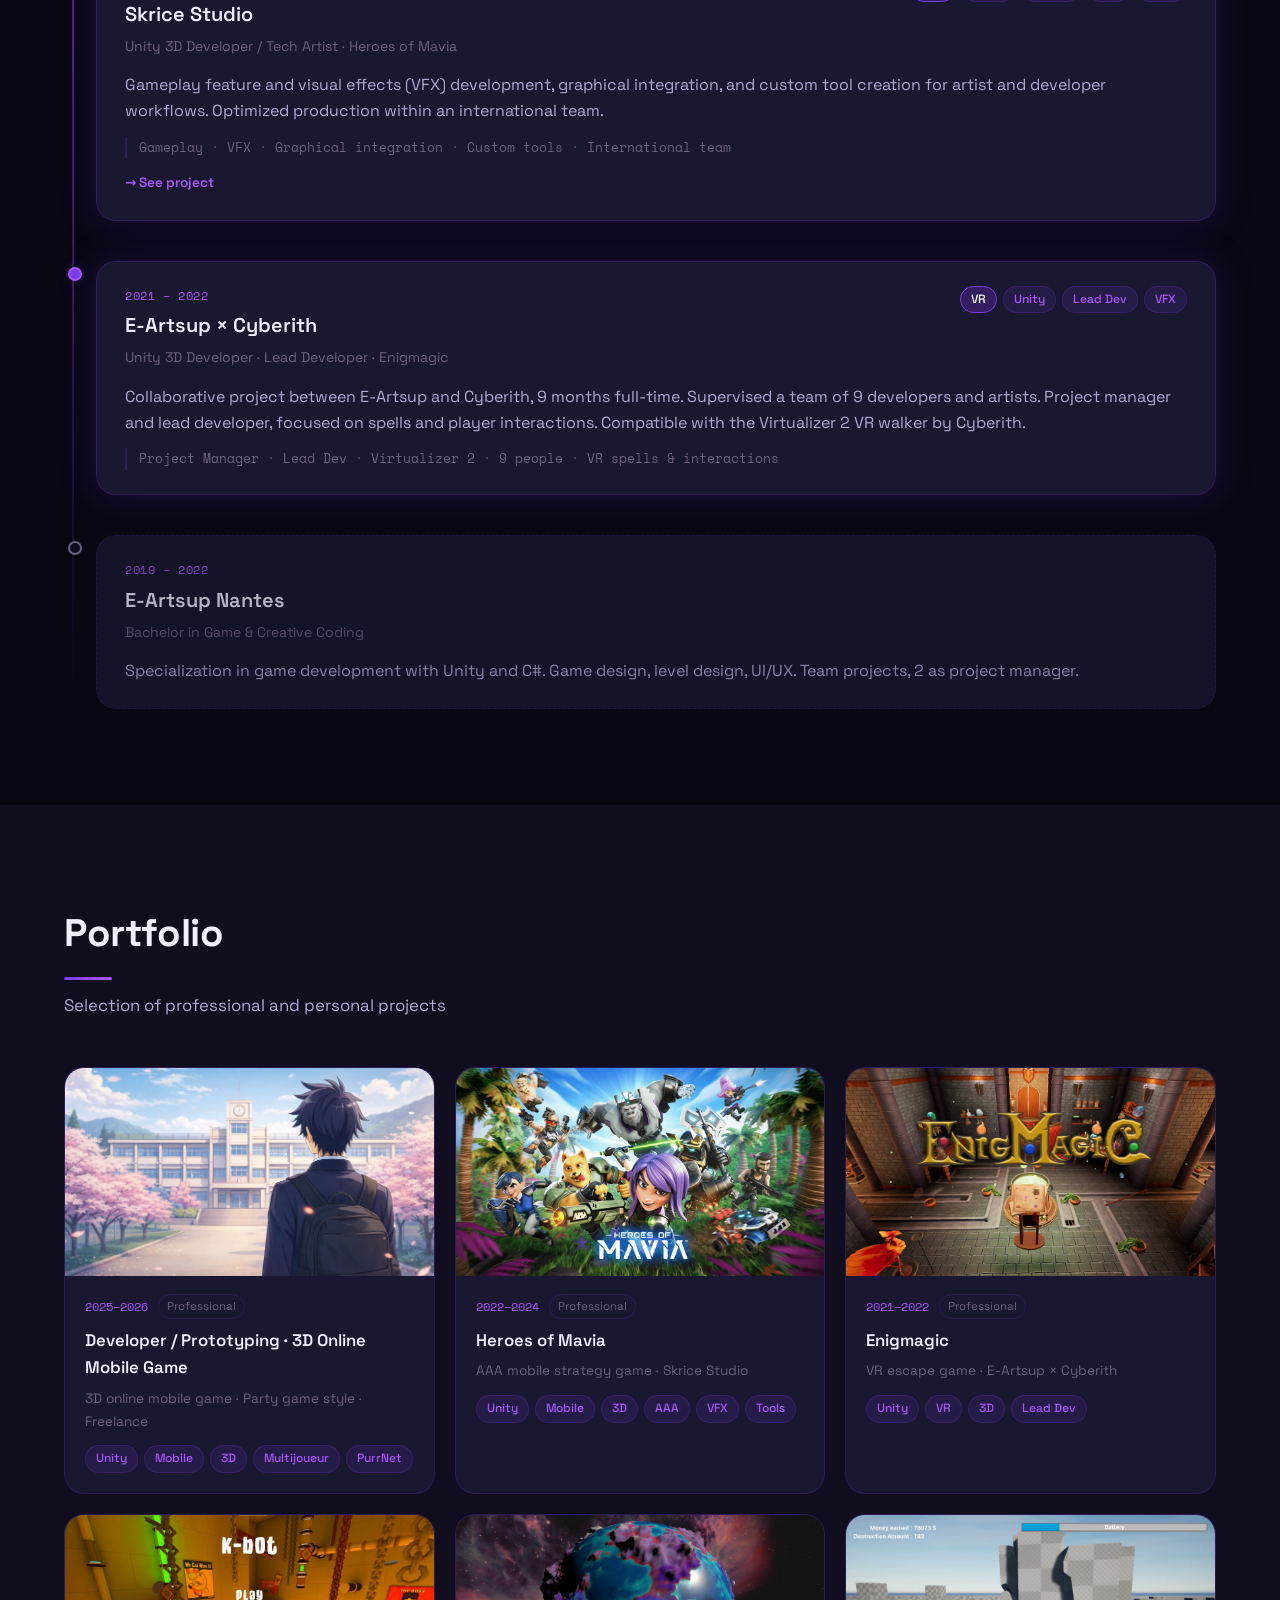
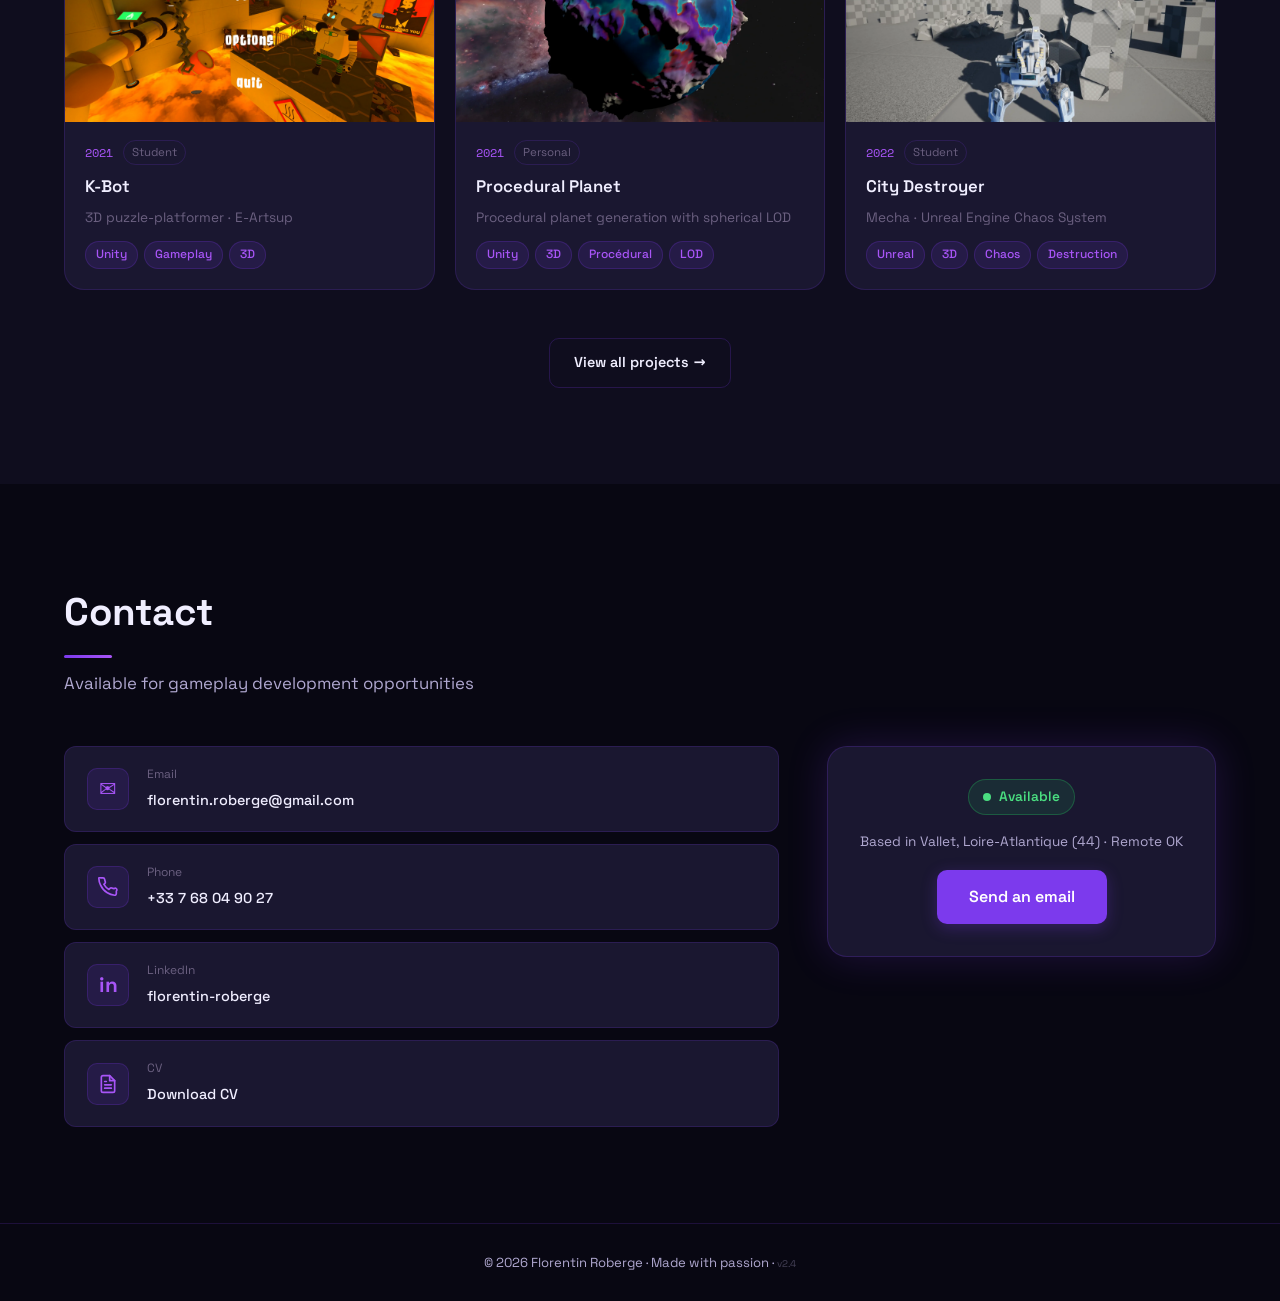
==== commit 02d15245: "Add favicon, OG/Twitter Card meta tags, og-preview image — v2.4 Co-Authored-By: Claude Sonnet 4.6 <n" ====
--- a/index.html
+++ b/index.html
@@ -5,6 +5,28 @@
   <meta name="viewport" content="width=device-width, initial-scale=1.0">
   <meta name="description" content="Florentin Roberge — Développeur Gameplay Unity / C#, 6 ans d'expérience. Mobile, VR, Multijoueur, Outils.">
   <title>Florentin Roberge — Game Developer</title>
+
+  <!-- Favicon -->
+  <link rel="icon" type="image/png" sizes="32x32" href="assets/favicon-32.png">
+  <link rel="icon" type="image/webp" href="assets/WebsiteLogo.webp">
+  <link rel="apple-touch-icon" href="assets/apple-touch-icon.png">
+
+  <!-- Open Graph / Discord / social previews -->
+  <meta property="og:type"        content="website">
+  <meta property="og:url"         content="https://dimensionalmios.com/">
+  <meta property="og:title"       content="Florentin Roberge — Game Developer">
+  <meta property="og:description" content="Florentin Roberge — Développeur Gameplay Unity / C#, 6 ans d'expérience. Mobile, VR, Multijoueur, Outils.">
+  <meta property="og:image"       content="https://dimensionalmios.com/assets/og-preview.webp">
+  <meta property="og:image:width"  content="1200">
+  <meta property="og:image:height" content="630">
+  <meta property="og:locale"      content="fr_FR">
+
+  <!-- Twitter Card -->
+  <meta name="twitter:card"        content="summary_large_image">
+  <meta name="twitter:title"       content="Florentin Roberge — Game Developer">
+  <meta name="twitter:description" content="Florentin Roberge — Développeur Gameplay Unity / C#, 6 ans d'expérience. Mobile, VR, Multijoueur, Outils.">
+  <meta name="twitter:image"       content="https://dimensionalmios.com/assets/og-preview.webp">
+
   <link rel="stylesheet" href="css/style.css">
   <script>
     // Apply theme & lang before render (no flash).
@@ -75,9 +97,9 @@
       <h2 class="section-title" data-i18n="about_title">À propos</h2>
       <div class="about-grid">
         <div class="about-text">
-          <p data-i18n="about_p1">Développeur Unity / C# depuis plus de 6 ans, je travaille sur des jeux parce que c'est ce qui me passionne — des jeux mobiles AAA à la VR en passant par le multijoueur et les prototypes techniques. Chaque projet m'a appris quelque chose de différent, et c'est exactement ça qui me motive.</p>
-          <p data-i18n="about_p2">Je suis polyvalent par nature : gameplay, intégration graphique, création d'outils, optimisation mobile... J'aime résoudre des problèmes concrets et construire des systèmes solides. J'enseigne aussi la programmation et le game design à des jeunes chez Studio XP — cette expérience m'a appris à expliquer clairement mes choix techniques, une habitude que j'applique autant en code review qu'en échange d'équipe.</p>
-          <p data-i18n="about_p3">Passionné de jeux vidéo, de musique electro et d'animés, j'ai toujours un projet perso qui tourne quelque part dans mon éditeur.</p>
+          <p data-i18n="about_p1">Développeur Unity / C# depuis plus de 6 ans, je travaille sur des jeux vidéo en tous genre, des jeux mobiles AAA à la VR en passant par le multijoueur et les prototypes techniques. Chaque projet m'a appris quelque chose de différent et m'a fais explorer de nouvelles techniques, et c'est exactement ça qui me motive.</p>
+          <p data-i18n="about_p2">Je suis polyvalent : gameplay, intégration graphique, création d'outils, optimisation mobile... J'aime résoudre des problèmes concrets et construire des systèmes solides. J'enseigne aussi la programmation et le game design à des jeunes chez Studio XP cette expérience m'a appris à expliquer clairement certain concept technique ainsie qu'a choisir les concept plus simple et fonctionnel en fonction des besoins, une habitude que j'applique maintenant en échange d'équipe.</p>
+          <p data-i18n="about_p3">Passionné de jeux vidéo, de musique electro et d'animés, de modding et streaming, j'ai toujours un projet personnel qui tourne en arrière plan.</p>
           <div class="about-tags">
             <span class="tag">Unity</span>
             <span class="tag">C#</span>
@@ -541,7 +563,7 @@
 
   <!-- ── FOOTER ── -->
   <footer class="footer">
-    <p>© 2026 Florentin Roberge · <span data-i18n="footer_made">Fait avec passion</span> · <span style="opacity:0.35;font-size:0.75em;">v2.3</span></p>
+    <p>© 2026 Florentin Roberge · <span data-i18n="footer_made">Fait avec passion</span> · <span style="opacity:0.35;font-size:0.75em;">v2.4</span></p>
   </footer>
 
   <!-- ── MODAL ── -->
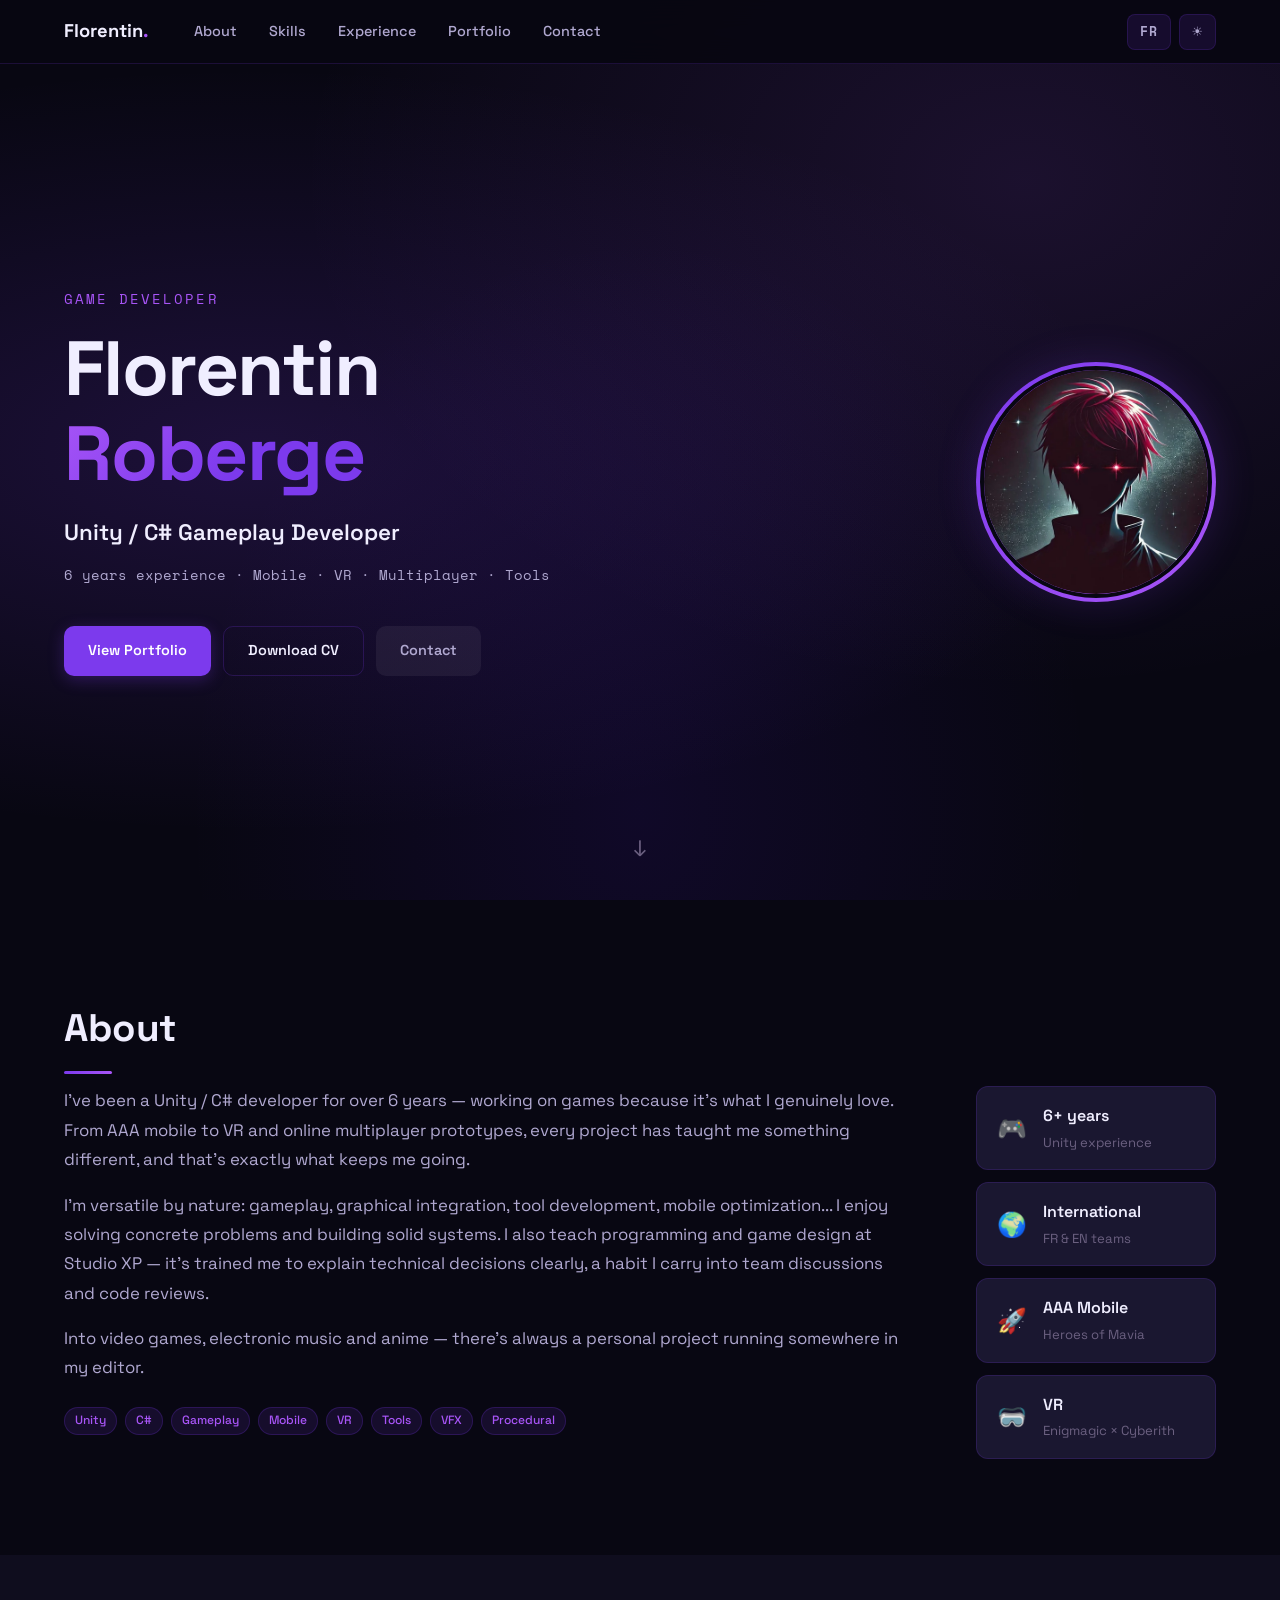
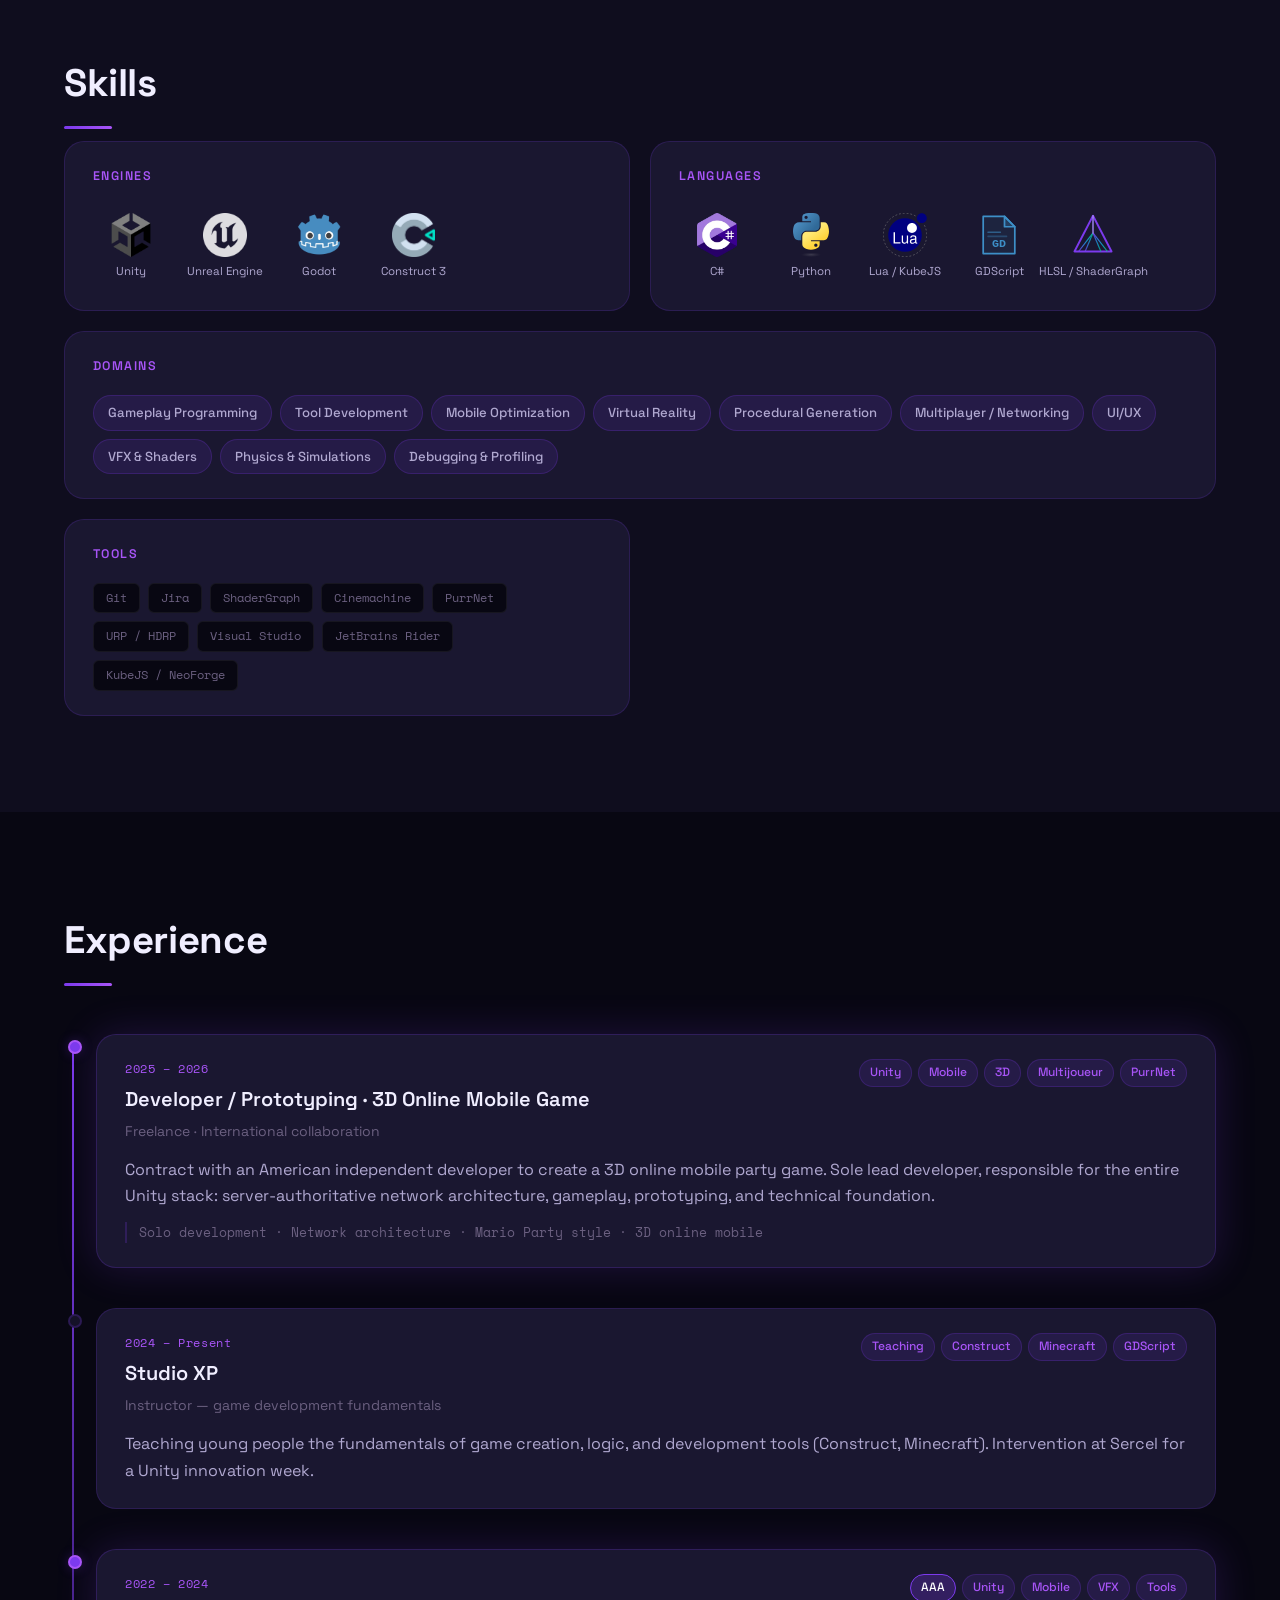
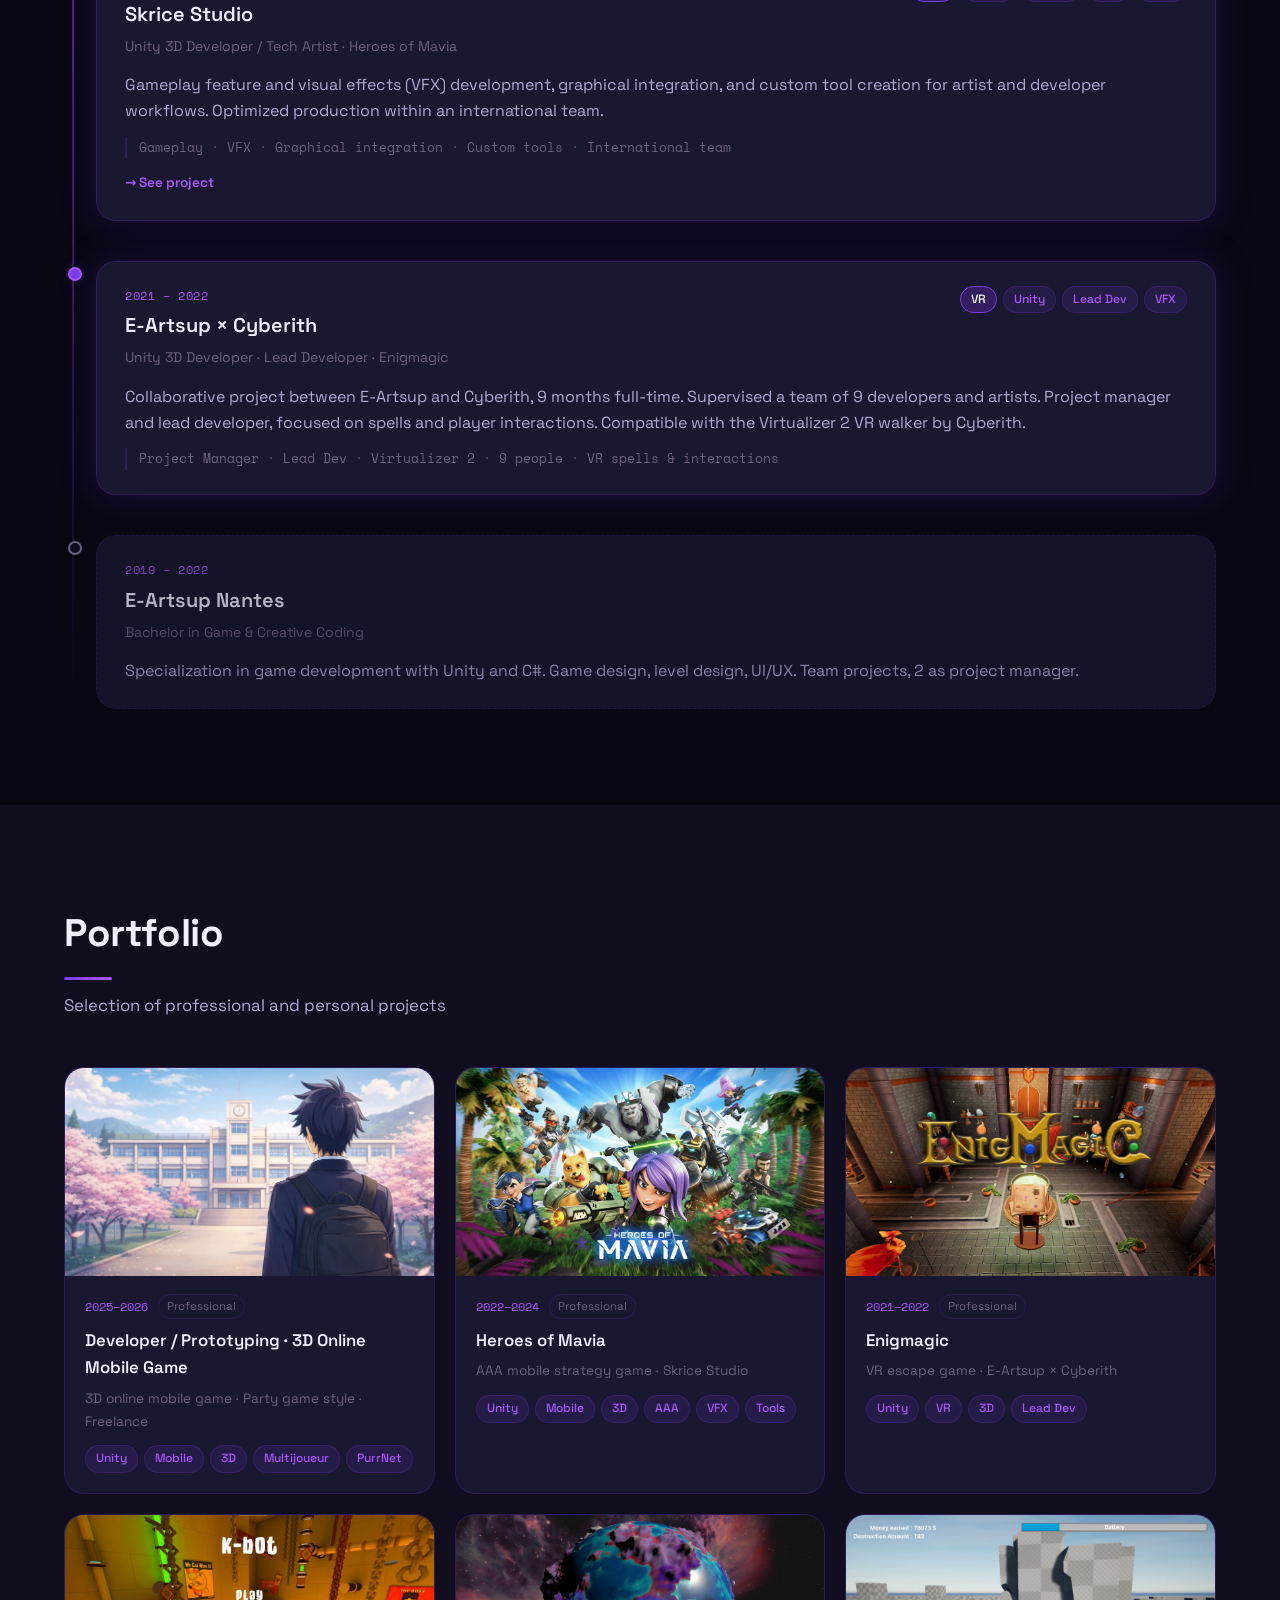
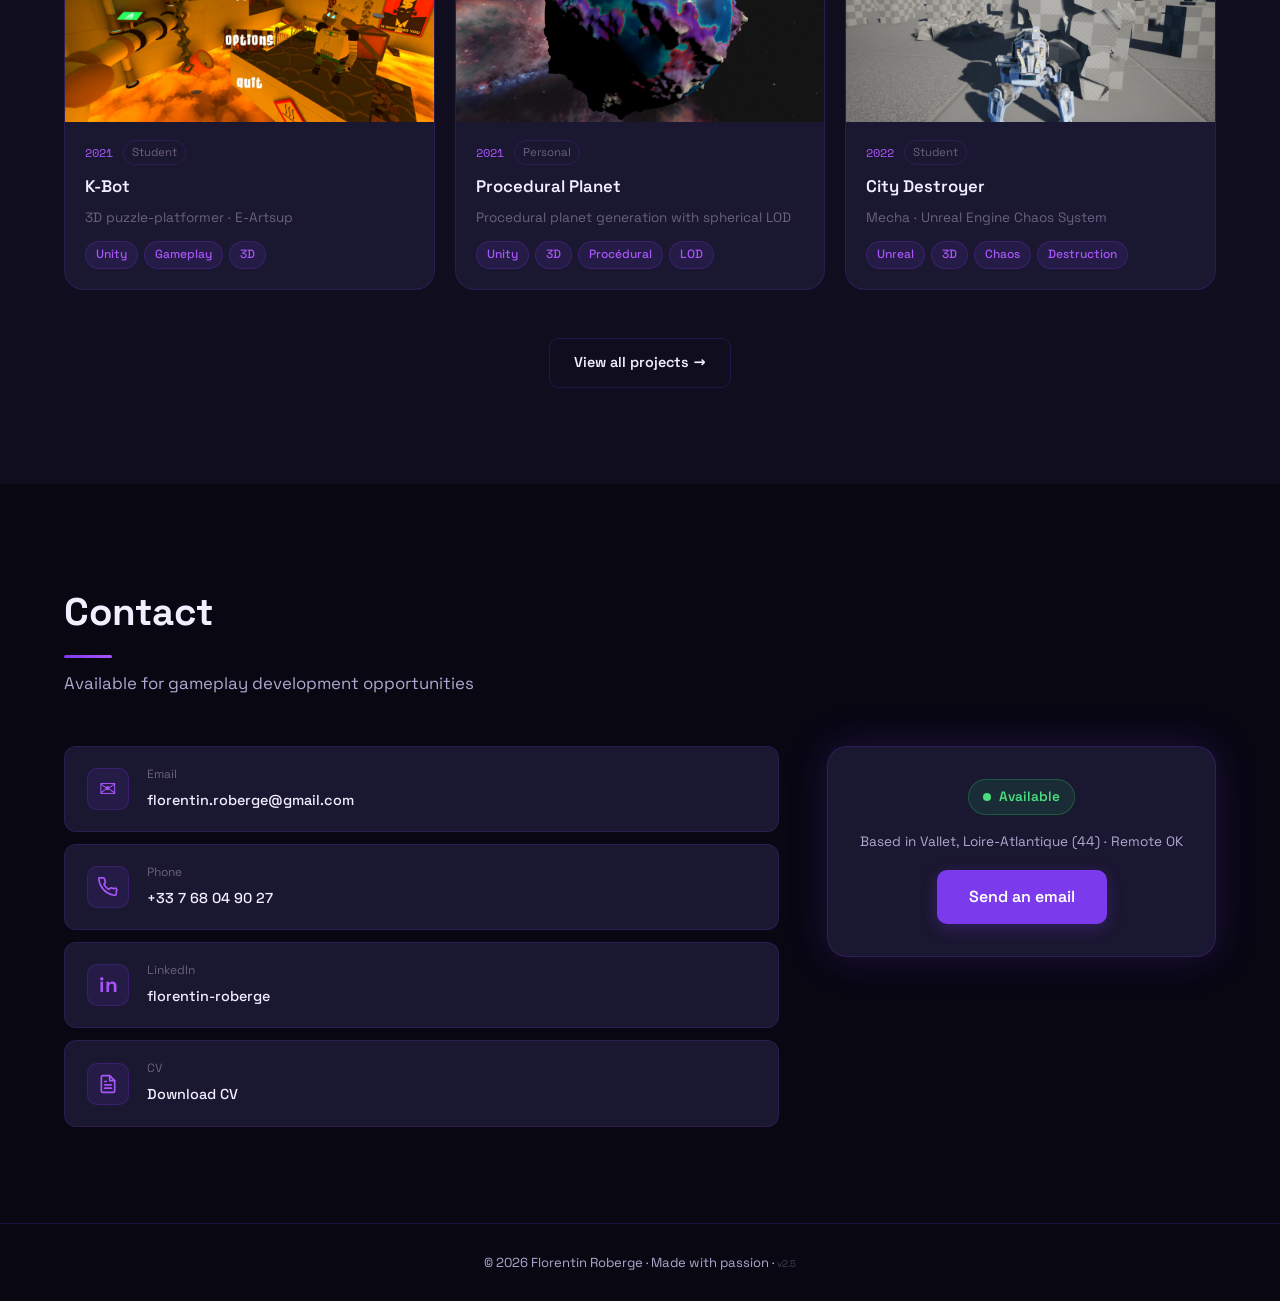
==== commit 1ba6c74c: "Bump version to v2.5 Co-Authored-By: Claude Sonnet 4.6 <noreply@anthropic.com>" ====
--- a/index.html
+++ b/index.html
@@ -563,7 +563,7 @@
 
   <!-- ── FOOTER ── -->
   <footer class="footer">
-    <p>© 2026 Florentin Roberge · <span data-i18n="footer_made">Fait avec passion</span> · <span style="opacity:0.35;font-size:0.75em;">v2.4</span></p>
+    <p>© 2026 Florentin Roberge · <span data-i18n="footer_made">Fait avec passion</span> · <span style="opacity:0.35;font-size:0.75em;">v2.5</span></p>
   </footer>
 
   <!-- ── MODAL ── -->
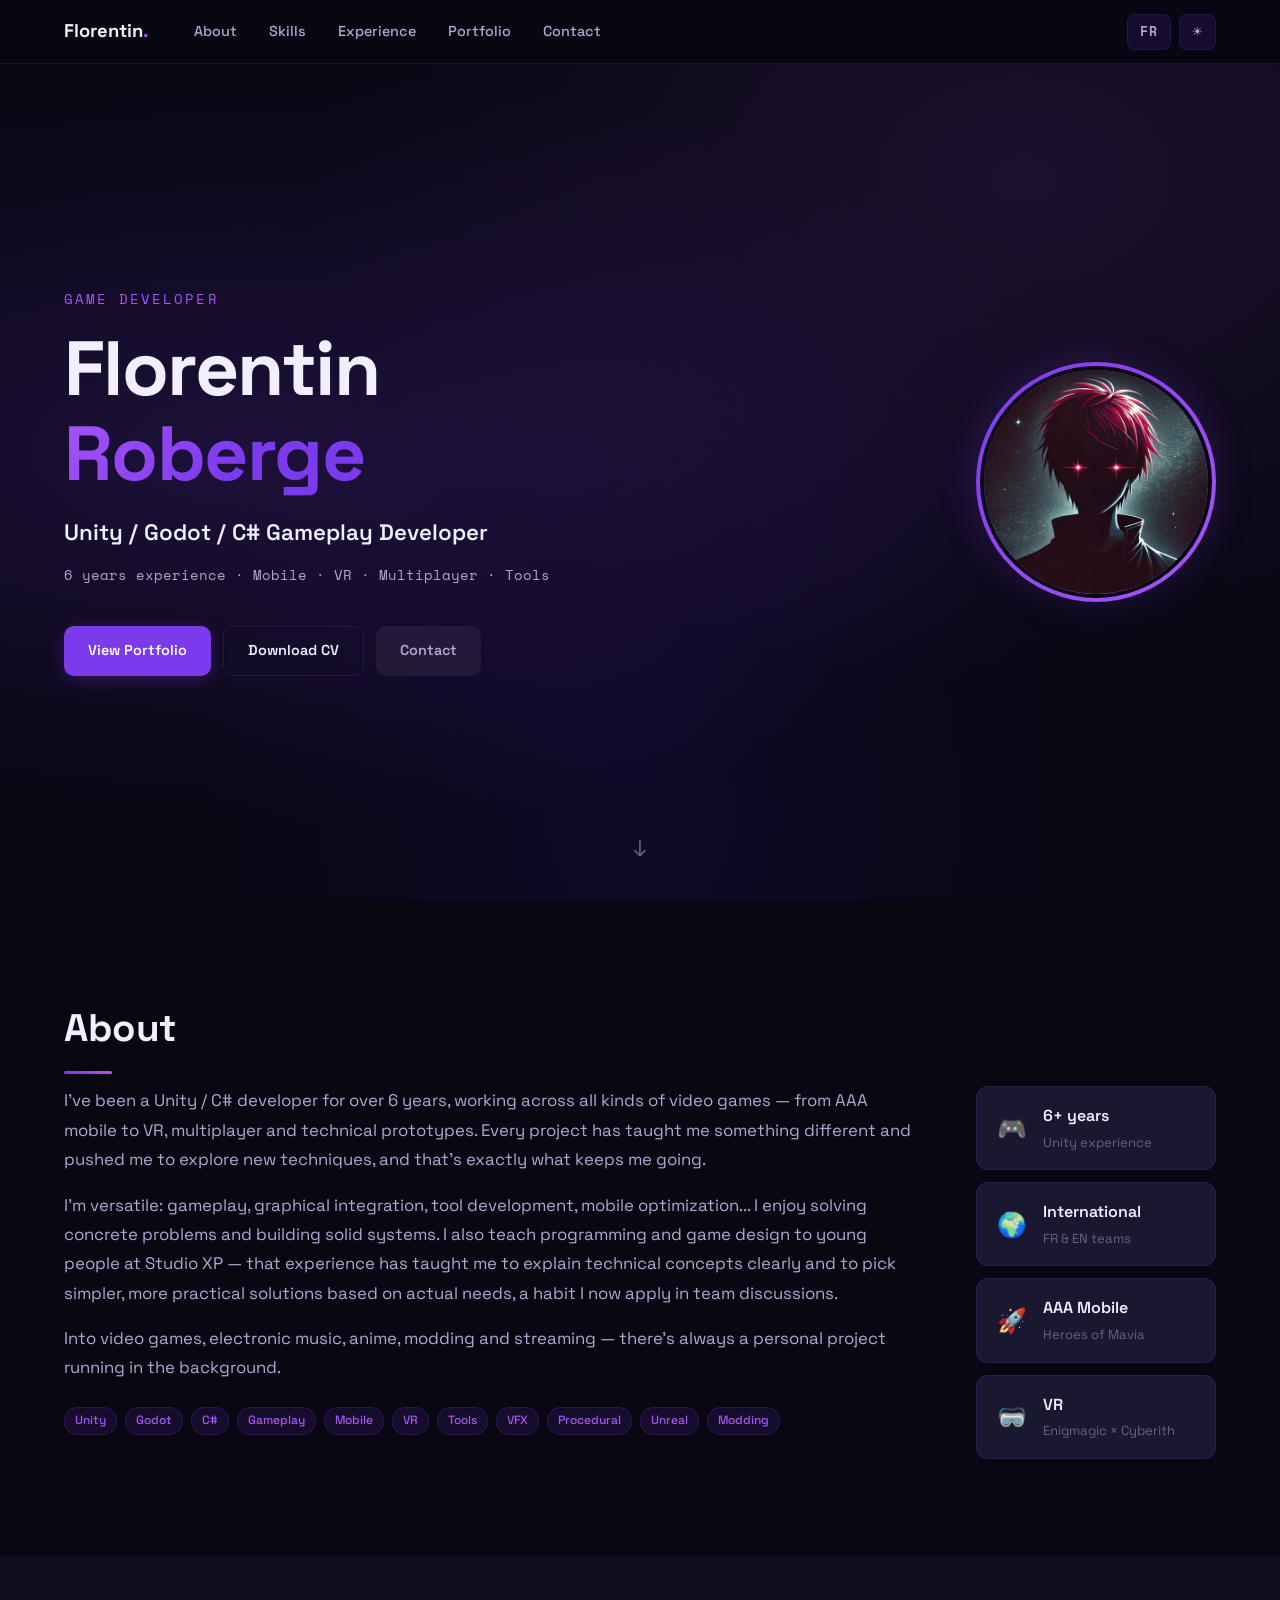
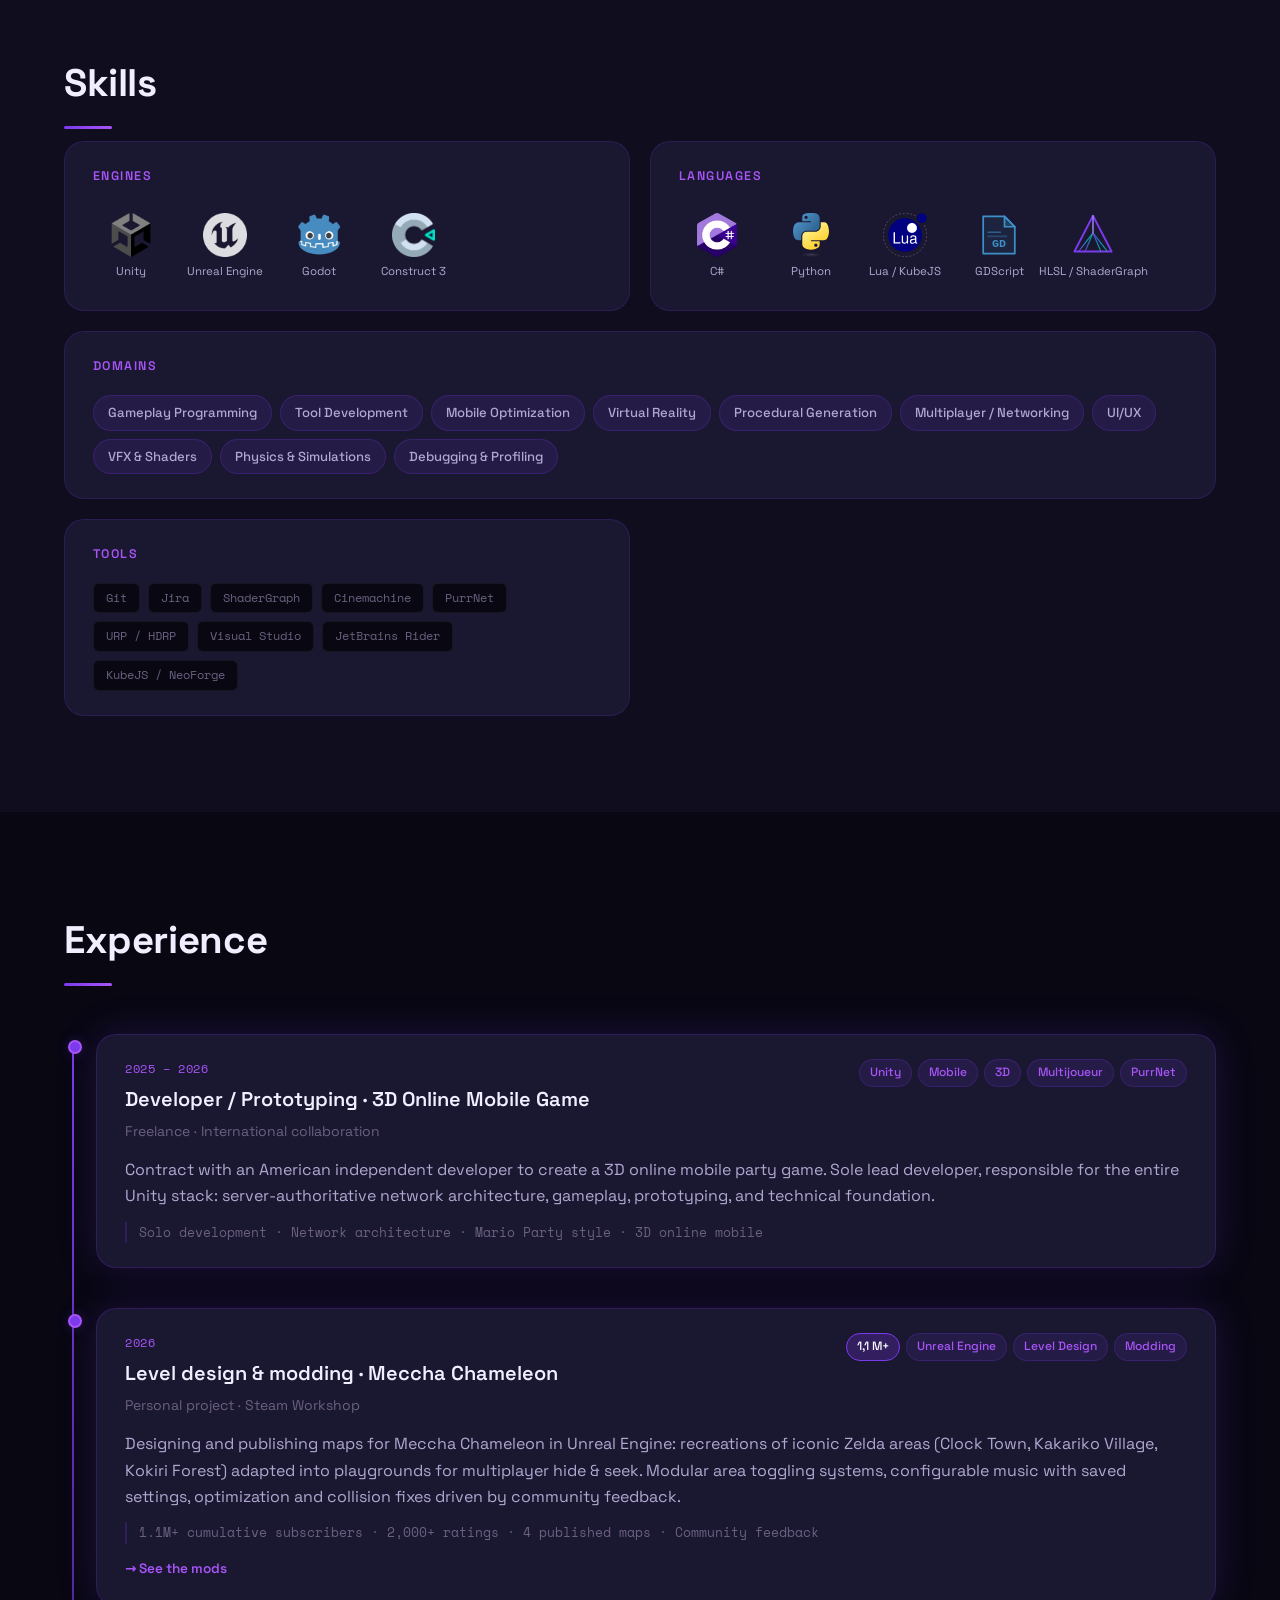
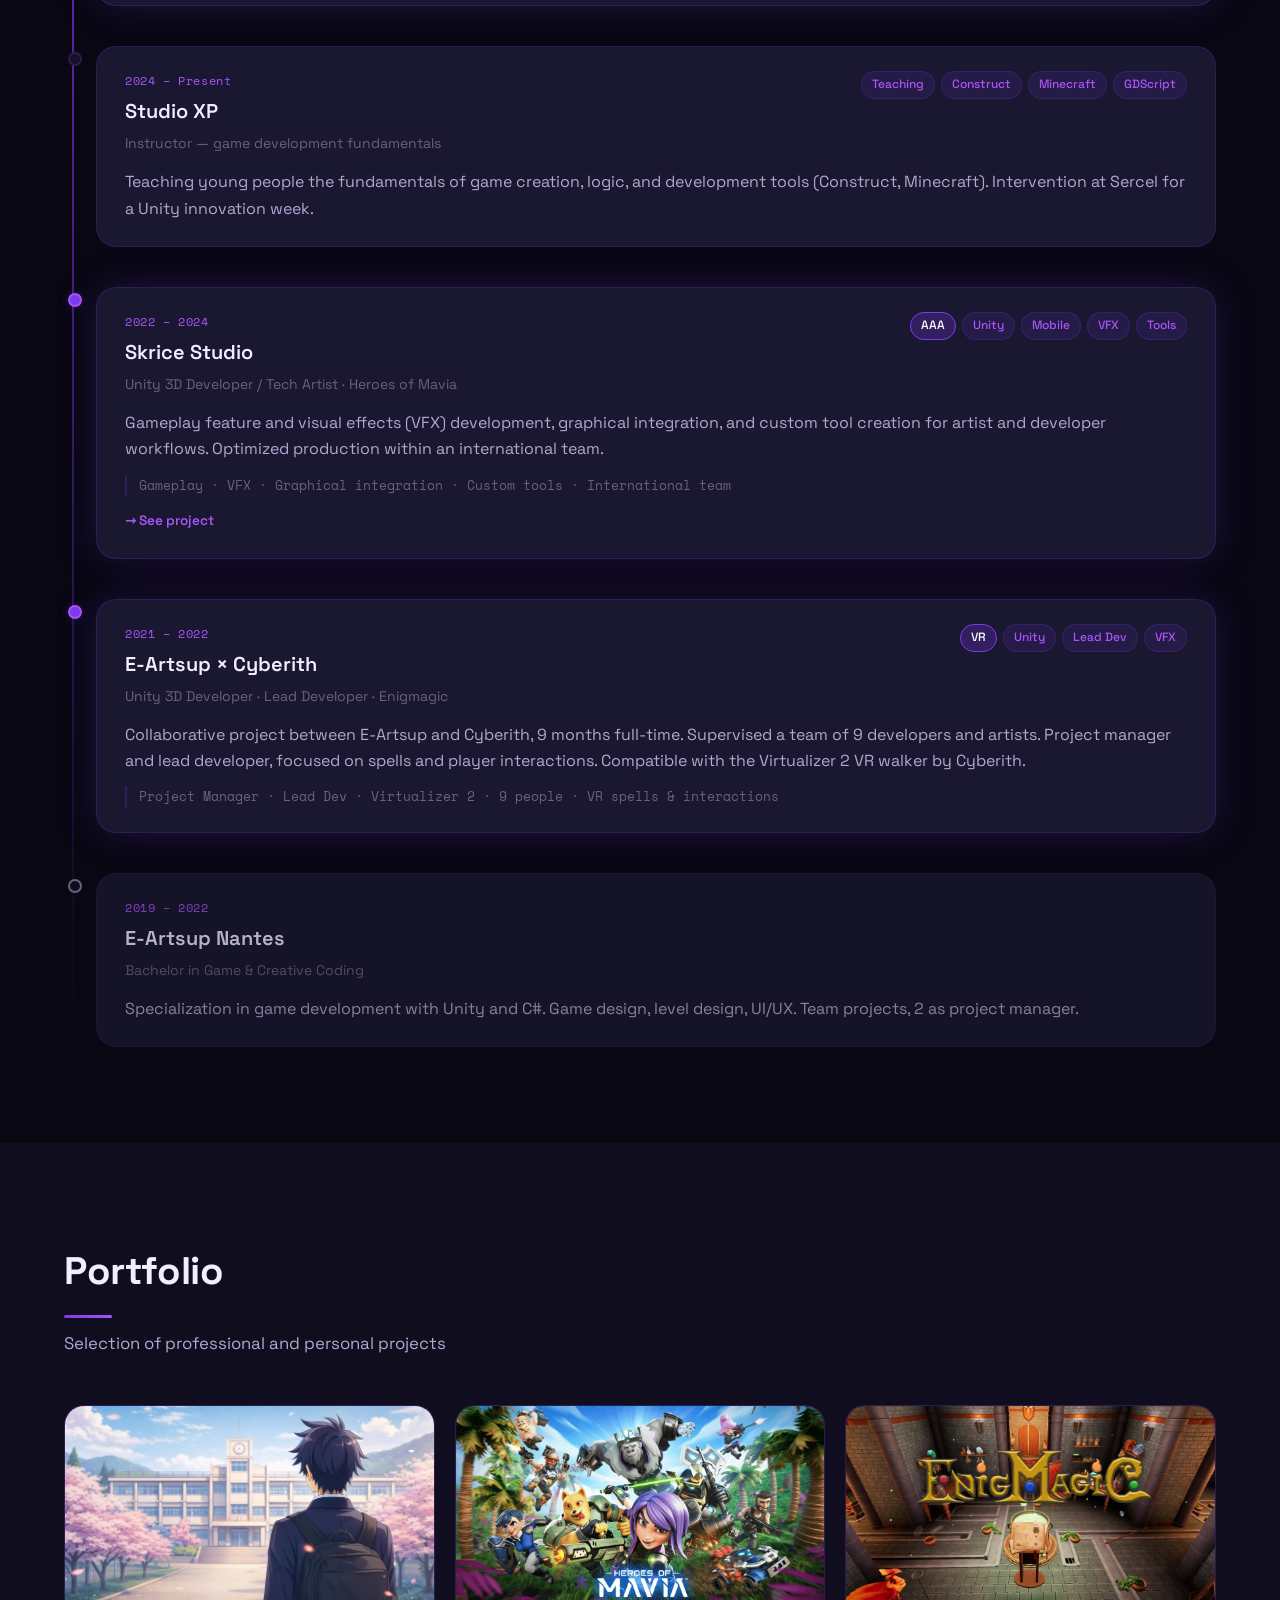
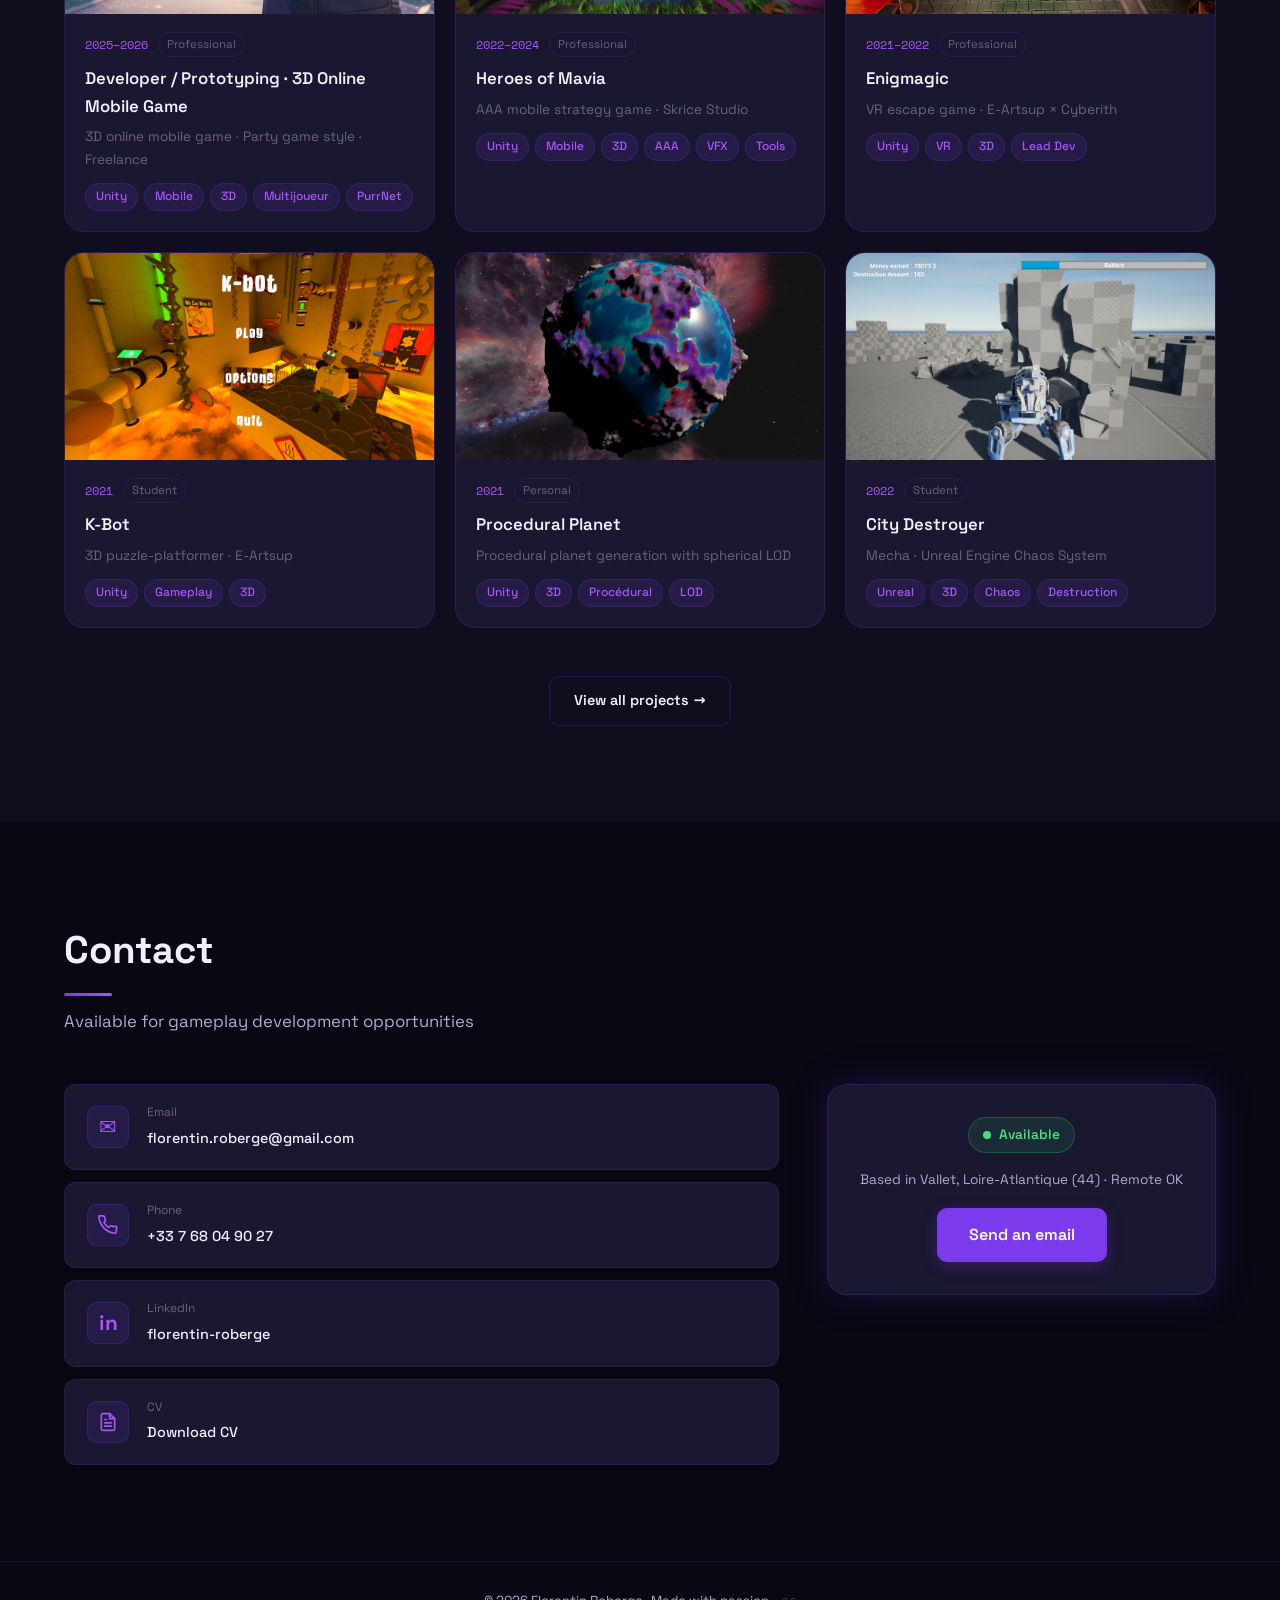
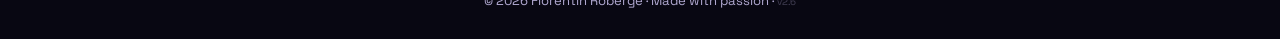
==== commit 34cf7385: "Ajout de la section modding Meccha Chameleon et URL propres Mods Steam Workshop (Clock Town, Kakarik" ====
--- a/index.html
+++ b/index.html
@@ -3,19 +3,19 @@
 <head>
   <meta charset="UTF-8">
   <meta name="viewport" content="width=device-width, initial-scale=1.0">
-  <meta name="description" content="Florentin Roberge — Développeur Gameplay Unity / C#, 6 ans d'expérience. Mobile, VR, Multijoueur, Outils.">
+  <meta name="description" content="Florentin Roberge — Développeur Gameplay Unity / Godot / C#, 6 ans d'expérience. Mobile, VR, Multijoueur, Outils.">
   <title>Florentin Roberge — Game Developer</title>
 
   <!-- Favicon -->
-  <link rel="icon" type="image/png" sizes="32x32" href="assets/favicon-32.png">
-  <link rel="icon" type="image/webp" href="assets/WebsiteLogo.webp">
-  <link rel="apple-touch-icon" href="assets/apple-touch-icon.png">
+  <link rel="icon" type="image/png" sizes="32x32" href="/assets/favicon-32.png">
+  <link rel="icon" type="image/webp" href="/assets/WebsiteLogo.webp">
+  <link rel="apple-touch-icon" href="/assets/apple-touch-icon.png">
 
   <!-- Open Graph / Discord / social previews -->
   <meta property="og:type"        content="website">
   <meta property="og:url"         content="https://dimensionalmios.com/">
   <meta property="og:title"       content="Florentin Roberge — Game Developer">
-  <meta property="og:description" content="Florentin Roberge — Développeur Gameplay Unity / C#, 6 ans d'expérience. Mobile, VR, Multijoueur, Outils.">
+  <meta property="og:description" content="Florentin Roberge — Développeur Gameplay Unity / Godot / C#, 6 ans d'expérience. Mobile, VR, Multijoueur, Outils.">
   <meta property="og:image"       content="https://dimensionalmios.com/assets/og-preview.webp">
   <meta property="og:image:width"  content="1200">
   <meta property="og:image:height" content="630">
@@ -24,17 +24,15 @@
   <!-- Twitter Card -->
   <meta name="twitter:card"        content="summary_large_image">
   <meta name="twitter:title"       content="Florentin Roberge — Game Developer">
-  <meta name="twitter:description" content="Florentin Roberge — Développeur Gameplay Unity / C#, 6 ans d'expérience. Mobile, VR, Multijoueur, Outils.">
+  <meta name="twitter:description" content="Florentin Roberge — Développeur Gameplay Unity / Godot / C#, 6 ans d'expérience. Mobile, VR, Multijoueur, Outils.">
   <meta name="twitter:image"       content="https://dimensionalmios.com/assets/og-preview.webp">
 
-  <link rel="stylesheet" href="css/style.css">
+  <link rel="stylesheet" href="/css/style.css">
   <script>
     // Apply theme & lang before render (no flash).
-    // URL params take priority so settings survive file:// isolation.
     (function(){
-      var p     = new URLSearchParams(location.search);
-      var theme = p.get('theme') || localStorage.getItem('theme') || 'dark';
-      var lang  = p.get('lang')  || localStorage.getItem('lang')
+      var theme = localStorage.getItem('theme') || 'dark';
+      var lang  = localStorage.getItem('lang')
                   || (navigator.language && navigator.language.toLowerCase().startsWith('fr') ? 'fr' : 'en');
       localStorage.setItem('theme', theme);
       localStorage.setItem('lang',  lang);
@@ -50,12 +48,12 @@
   <!-- ── NAVBAR ── -->
   <header id="navbar">
     <nav class="nav-inner">
-      <a href="index.html" class="nav-logo">Florentin<span>.</span></a>
+      <a href="/" class="nav-logo">Florentin<span>.</span></a>
       <ul class="nav-links" id="nav-links">
         <li><a href="#about"      data-i18n="nav_about">À propos</a></li>
         <li><a href="#skills"     data-i18n="nav_skills">Compétences</a></li>
         <li><a href="#experience" data-i18n="nav_exp">Expériences</a></li>
-        <li><a href="portfolio.html" data-i18n="nav_portfolio">Portfolio</a></li>
+        <li><a href="/portfolio/" data-i18n="nav_portfolio">Portfolio</a></li>
         <li><a href="#contact"    data-i18n="nav_contact">Contact</a></li>
       </ul>
       <div class="nav-controls">
@@ -73,18 +71,18 @@
       <div class="hero-text">
         <p class="hero-eyebrow mono" data-i18n="hero_eyebrow">Game Developer</p>
         <h1>Florentin<br><span class="gradient-text">Roberge</span></h1>
-        <p class="hero-title" data-i18n="hero_subtitle">Développeur Gameplay Unity / C#</p>
+        <p class="hero-title" data-i18n="hero_subtitle">Développeur Gameplay Unity / Godot / C#</p>
         <p class="hero-desc"  data-i18n="hero_desc">6 ans d'expérience · Mobile · VR · Multijoueur · Outils</p>
         <div class="hero-ctas">
-          <a href="portfolio.html" class="btn btn-primary" data-i18n="hero_cta_portfolio">Voir le Portfolio</a>
-          <a href="SiteReference/CV Professionnel Communication Marketing Minimaliste Moderne Violet.pdf"
+          <a href="/portfolio/" class="btn btn-primary" data-i18n="hero_cta_portfolio">Voir le Portfolio</a>
+          <a href="/SiteReference/CV Professionnel Communication Marketing Minimaliste Moderne Violet.pdf"
              class="btn btn-outline" target="_blank" data-i18n="hero_cta_cv">Télécharger le CV</a>
           <a href="#contact" class="btn btn-ghost" data-i18n="hero_cta_contact">Contact</a>
         </div>
       </div>
       <div class="hero-photo-wrap">
         <div class="hero-photo-ring">
-          <img src="assets/photo.webp" alt="Florentin Roberge" class="hero-photo">
+          <img src="/assets/photo.webp" alt="Florentin Roberge" class="hero-photo">
         </div>
       </div>
     </div>
@@ -102,6 +100,7 @@
           <p data-i18n="about_p3">Passionné de jeux vidéo, de musique electro et d'animés, de modding et streaming, j'ai toujours un projet personnel qui tourne en arrière plan.</p>
           <div class="about-tags">
             <span class="tag">Unity</span>
+            <span class="tag">Godot</span>
             <span class="tag">C#</span>
             <span class="tag">Gameplay</span>
             <span class="tag">Mobile</span>
@@ -109,6 +108,8 @@
             <span class="tag">Tools</span>
             <span class="tag">VFX</span>
             <span class="tag">Procedural</span>
+            <span class="tag">Unreal</span>
+            <span class="tag">Modding</span>
           </div>
         </div>
         <div class="about-extra">
@@ -158,25 +159,25 @@
             <div class="skill-icon-item"
                  data-tooltip="6+ ans · Moteur principal · Gameplay, VFX, tools, mobile, VR, multijoueur"
                  data-i18n-tooltip="tooltip_unity">
-              <img src="assets/Logos/unity-logo.webp" alt="Unity" loading="lazy">
+              <img src="/assets/Logos/unity-logo.webp" alt="Unity" loading="lazy">
               <span>Unity</span>
             </div>
             <div class="skill-icon-item"
-                 data-tooltip="Niveau intermédiaire · City Destroyer (Chaos System)"
+                 data-tooltip="Level design & modding · Maps Meccha Chameleon (1,1 M+ d'abonnements) · City Destroyer (Chaos System)"
                  data-i18n-tooltip="tooltip_ue">
-              <img src="assets/Logos/UE-Icon-2023-Black.webp" alt="Unreal Engine" class="skill-icon-ue" loading="lazy">
+              <img src="/assets/Logos/UE-Icon-2023-Black.webp" alt="Unreal Engine" class="skill-icon-ue" loading="lazy">
               <span>Unreal Engine</span>
             </div>
             <div class="skill-icon-item"
                  data-tooltip="Bases · Exploration personnelle · Enseignement chez Studio XP (GDScript)"
                  data-i18n-tooltip="tooltip_godot">
-              <img src="assets/Logos/godot-logo.webp" alt="Godot" loading="lazy">
+              <img src="/assets/Logos/godot-logo.webp" alt="Godot" loading="lazy">
               <span>Godot</span>
             </div>
             <div class="skill-icon-item"
                  data-tooltip="Utilisé en enseignement · Studio XP"
                  data-i18n-tooltip="tooltip_construct">
-              <img src="assets/Logos/construct-3-logo.webp" alt="Construct 3" loading="lazy">
+              <img src="/assets/Logos/construct-3-logo.webp" alt="Construct 3" loading="lazy">
               <span>Construct 3</span>
             </div>
           </div>
@@ -189,31 +190,31 @@
             <div class="skill-icon-item"
                  data-tooltip="Expert · Langage principal sur tous mes projets Unity"
                  data-i18n-tooltip="tooltip_csharp">
-              <img src="assets/Logos/csharp-logo.webp" alt="C#" loading="lazy">
+              <img src="/assets/Logos/csharp-logo.webp" alt="C#" loading="lazy">
               <span>C#</span>
             </div>
             <div class="skill-icon-item"
                  data-tooltip="Intermédiaire · Outils, pipelines IA, bots Discord"
                  data-i18n-tooltip="tooltip_python">
-              <img src="assets/Logos/python-logo-only.svg" alt="Python">
+              <img src="/assets/Logos/python-logo-only.svg" alt="Python">
               <span>Python</span>
             </div>
             <div class="skill-icon-item"
                  data-tooltip="Modding Minecraft · NeoForge / KubeJS"
                  data-i18n-tooltip="tooltip_lua">
-              <img src="assets/Logos/lua-logo.svg" alt="Lua">
+              <img src="/assets/Logos/lua-logo.svg" alt="Lua">
               <span>Lua / KubeJS</span>
             </div>
             <div class="skill-icon-item"
                  data-tooltip="GDScript · Enseignement chez Studio XP · Exploration Godot"
                  data-i18n-tooltip="tooltip_gdscript">
-              <img src="assets/Logos/gdscript-logo.svg" alt="GDScript">
+              <img src="/assets/Logos/gdscript-logo.svg" alt="GDScript">
               <span>GDScript</span>
             </div>
             <div class="skill-icon-item"
                  data-tooltip="Custom shaders, VFX, renderer features sous URP"
                  data-i18n-tooltip="tooltip_hlsl">
-              <img src="assets/Logos/hlsl-logo.svg" alt="HLSL / ShaderGraph">
+              <img src="/assets/Logos/hlsl-logo.svg" alt="HLSL / ShaderGraph">
               <span>HLSL / ShaderGraph</span>
             </div>
           </div>
@@ -285,6 +286,29 @@
           </div>
         </div>
 
+        <!-- Modding Meccha Chameleon -->
+        <div class="timeline-item">
+          <div class="timeline-dot featured"></div>
+          <div class="timeline-content timeline-featured">
+            <div class="timeline-header">
+              <div>
+                <span class="timeline-period">2026</span>
+                <h3 data-i18n="exp5_role">Level design &amp; modding · Meccha Chameleon</h3>
+                <span class="timeline-company" data-i18n="exp5_company">Projet personnel · Steam Workshop</span>
+              </div>
+              <div class="timeline-tags">
+                <span class="tag tag-accent">1,1 M+</span>
+                <span class="tag">Unreal Engine</span>
+                <span class="tag">Level Design</span>
+                <span class="tag">Modding</span>
+              </div>
+            </div>
+            <p data-i18n="exp5_desc">Conception et publication de maps pour Meccha Chameleon sous Unreal Engine : recréations de zones emblématiques de Zelda (Clock Town, Kakariko Village, Kokiri Forest) adaptées en terrains de jeu pour un hide &amp; seek multijoueur. Systèmes modulaires d'activation de zones, musique paramétrable et sauvegarde des réglages, optimisation et correction des collisions au fil des retours de la communauté.</p>
+            <p class="timeline-highlight" data-i18n="exp5_highlight">1,1 M+ d'abonnements cumulés · 2 000+ évaluations · 4 maps publiées · Retours communauté</p>
+            <a href="/portfolio/#modding" class="timeline-link" data-i18n="exp5_link">→ Voir les mods</a>
+          </div>
+        </div>
+
         <!-- Studio XP -->
         <div class="timeline-item">
           <div class="timeline-dot"></div>
@@ -381,7 +405,7 @@
         <!-- Projet Mobile 3D -->
         <article class="portfolio-card" data-project="mobile3d" role="button" tabindex="0">
           <div class="portfolio-card-img">
-            <img src="assets/ProjetMobile3D/ProjetMobile3DEnLigne.webp" alt="Jeu Mobile 3D en ligne" loading="lazy">
+            <img src="/assets/ProjetMobile3D/ProjetMobile3DEnLigne.webp" alt="Jeu Mobile 3D en ligne" loading="lazy">
             <div class="portfolio-card-overlay">
               <button class="btn btn-primary" data-i18n="card_details" tabindex="-1">Voir les détails</button>
             </div>
@@ -402,7 +426,7 @@
         <!-- Heroes of Mavia -->
         <article class="portfolio-card" data-project="mavia" role="button" tabindex="0">
           <div class="portfolio-card-img">
-            <img src="assets/Heroes of Mavia/HeroesOfMaviaMain.webp" alt="Heroes of Mavia" loading="lazy">
+            <img src="/assets/Heroes of Mavia/HeroesOfMaviaMain.webp" alt="Heroes of Mavia" loading="lazy">
             <div class="portfolio-card-overlay">
               <button class="btn btn-primary" data-i18n="card_details" tabindex="-1">Voir les détails</button>
             </div>
@@ -423,7 +447,7 @@
         <!-- Enigmagic -->
         <article class="portfolio-card" data-project="enigmagic" role="button" tabindex="0">
           <div class="portfolio-card-img">
-            <img src="assets/Enigmagic/EnigmagicMain.webp" alt="Enigmagic" loading="lazy">
+            <img src="/assets/Enigmagic/EnigmagicMain.webp" alt="Enigmagic" loading="lazy">
             <div class="portfolio-card-overlay">
               <button class="btn btn-primary" data-i18n="card_details" tabindex="-1">Voir les détails</button>
             </div>
@@ -444,7 +468,7 @@
         <!-- K-Bot -->
         <article class="portfolio-card" data-project="kbot" role="button" tabindex="0">
           <div class="portfolio-card-img">
-            <img src="assets/K-Bot/K-BotMain.webp" alt="K-Bot" loading="lazy">
+            <img src="/assets/K-Bot/K-BotMain.webp" alt="K-Bot" loading="lazy">
             <div class="portfolio-card-overlay">
               <button class="btn btn-primary" data-i18n="card_details" tabindex="-1">Voir les détails</button>
             </div>
@@ -465,7 +489,7 @@
         <!-- Planète Procédurale -->
         <article class="portfolio-card" data-project="planet" role="button" tabindex="0">
           <div class="portfolio-card-img">
-            <img src="assets/GenerationPlanetProc/planete-proc.webp" alt="Planète Procédurale" loading="lazy">
+            <img src="/assets/GenerationPlanetProc/planete-proc.webp" alt="Planète Procédurale" loading="lazy">
             <div class="portfolio-card-overlay">
               <button class="btn btn-primary" data-i18n="card_details" tabindex="-1">Voir les détails</button>
             </div>
@@ -486,7 +510,7 @@
         <!-- City Destroyer -->
         <article class="portfolio-card" data-project="city" role="button" tabindex="0">
           <div class="portfolio-card-img">
-            <img src="assets/City Destroyer/city-destroyer.webp" alt="City Destroyer" loading="lazy">
+            <img src="/assets/City Destroyer/city-destroyer.webp" alt="City Destroyer" loading="lazy">
             <div class="portfolio-card-overlay">
               <button class="btn btn-primary" data-i18n="card_details" tabindex="-1">Voir les détails</button>
             </div>
@@ -506,7 +530,7 @@
 
       </div>
       <div class="portfolio-more">
-        <a href="portfolio.html" class="btn btn-outline" data-i18n="portfolio_more">Voir tous les projets →</a>
+        <a href="/portfolio/" class="btn btn-outline" data-i18n="portfolio_more">Voir tous les projets →</a>
       </div>
     </div>
   </section>
@@ -539,7 +563,7 @@
               <span class="contact-value">florentin-roberge</span>
             </div>
           </a>
-          <a href="SiteReference/CV Professionnel Communication Marketing Minimaliste Moderne Violet.pdf"
+          <a href="/SiteReference/CV Professionnel Communication Marketing Minimaliste Moderne Violet.pdf"
              target="_blank" class="contact-card">
             <span class="contact-icon"><svg viewBox="0 0 24 24" fill="none" stroke="currentColor" stroke-width="2" stroke-linecap="round" stroke-linejoin="round" width="20" height="20"><path d="M14 2H6a2 2 0 00-2 2v16a2 2 0 002 2h12a2 2 0 002-2V8z"/><polyline points="14 2 14 8 20 8"/><line x1="16" y1="13" x2="8" y2="13"/><line x1="16" y1="17" x2="8" y2="17"/><line x1="10" y1="9" x2="8" y2="9"/></svg></span>
             <div>
@@ -563,7 +587,7 @@
 
   <!-- ── FOOTER ── -->
   <footer class="footer">
-    <p>© 2026 Florentin Roberge · <span data-i18n="footer_made">Fait avec passion</span> · <span style="opacity:0.35;font-size:0.75em;">v2.5</span></p>
+    <p>© 2026 Florentin Roberge · <span data-i18n="footer_made">Fait avec passion</span> · <span style="opacity:0.35;font-size:0.75em;">v2.6</span></p>
   </footer>
 
   <!-- ── MODAL ── -->
@@ -590,6 +614,6 @@
     </div>
   </div>
 
-  <script src="js/main.js"></script>
+  <script src="/js/main.js"></script>
 </body>
 </html>
--- a/css/style.css
+++ b/css/style.css
@@ -464,6 +464,11 @@
   border-color: var(--accent);
   color: #fff;
 }
+/* On light backgrounds the translucent fill is too pale for white text */
+[data-theme="light"] .tag-accent {
+  background: var(--accent);
+  color: #fff;
+}
 .card-tags {
   display: flex;
   flex-wrap: wrap;
@@ -1350,6 +1355,230 @@
   .ld-grid { grid-template-columns: 1fr; }
 }
 
+/* === MODDING SECTION === */
+.mod-section {
+  position: relative;
+  overflow: hidden;
+  background: var(--bg-1);
+}
+.mod-bg {
+  position: absolute;
+  inset: 0;
+  background:
+    radial-gradient(60% 80% at 15% 0%, rgba(124, 58, 237, 0.16), transparent 70%),
+    radial-gradient(50% 70% at 90% 100%, rgba(168, 85, 247, 0.12), transparent 70%);
+  pointer-events: none;
+}
+.mod-section .hero-eyebrow { margin-bottom: 10px; }
+.mod-title { margin-bottom: 8px; }
+.mod-sub { max-width: 720px; margin-bottom: 28px; }
+
+/* Stats row: compact chips reusing the .domain-tag vocabulary, so the
+   block stays short and the projects grid remains near the fold. */
+.mod-stats {
+  display: flex;
+  flex-wrap: wrap;
+  gap: 10px;
+  margin: 0 0 32px;
+}
+.mod-stat {
+  display: inline-flex;
+  align-items: baseline;
+  gap: 8px;
+  padding: 7px 16px;
+  border-radius: 100px;
+  background: var(--accent-faint);
+  border: 1px solid var(--accent-border);
+  font-size: 0.82rem;
+  color: var(--text-2);
+}
+.mod-stat strong {
+  font-family: 'Space Mono', monospace;
+  font-size: 0.95rem;
+  font-weight: 700;
+  color: var(--text-1);
+}
+.mod-star { color: var(--accent-light); }
+
+/* Workshop cards, same shell as .portfolio-card so the section
+   sits inside the site's design language. Steam is signalled by the
+   glyph and the label, not by borrowing its palette. */
+.mod-grid {
+  display: grid;
+  grid-template-columns: repeat(3, 1fr);
+  gap: 20px;
+}
+.ws-card {
+  display: flex;
+  flex-direction: column;
+  background: var(--bg-card);
+  border: 1px solid var(--border);
+  border-radius: var(--radius-lg);
+  overflow: hidden;
+  transition: border-color var(--transition), transform var(--transition), box-shadow var(--transition);
+}
+.ws-card:hover {
+  border-color: var(--accent-border-hover);
+  transform: translateY(-4px);
+  box-shadow: var(--shadow-accent);
+}
+
+.ws-card-head {
+  display: flex;
+  align-items: center;
+  gap: 8px;
+  padding: 10px 16px;
+  border-bottom: 1px solid var(--border-light);
+}
+.ws-steam {
+  width: 15px;
+  height: 15px;
+  color: var(--accent-light);
+  flex-shrink: 0;
+}
+.ws-head-label {
+  font-family: 'Space Mono', monospace;
+  font-size: 0.68rem;
+  letter-spacing: 0.12em;
+  text-transform: uppercase;
+  color: var(--text-3);
+}
+.ws-head-ext {
+  margin-left: auto;
+  font-size: 0.8rem;
+  color: var(--text-3);
+  transition: color var(--transition);
+}
+.ws-card:hover .ws-head-ext { color: var(--accent-light); }
+
+.ws-card-img {
+  position: relative;
+  aspect-ratio: 1 / 1;
+  overflow: hidden;
+  background: var(--bg-2);
+}
+.ws-card-img img {
+  width: 100%;
+  height: 100%;
+  object-fit: cover;
+  transition: transform 0.4s ease;
+}
+.ws-card:hover .ws-card-img img { transform: scale(1.04); }
+
+.ws-card-body { padding: 16px 18px 12px; }
+.ws-card-title {
+  font-size: 1.05rem;
+  margin-bottom: 4px;
+  color: var(--text-1);
+  transition: color var(--transition);
+}
+.ws-card:hover .ws-card-title { color: var(--accent-light); }
+.ws-card-game {
+  font-family: 'Space Mono', monospace;
+  font-size: 0.72rem;
+  color: var(--text-3);
+  margin: 0;
+}
+.ws-card-meta {
+  display: flex;
+  align-items: center;
+  justify-content: space-between;
+  gap: 10px;
+  margin-top: 14px;
+  padding-top: 12px;
+  border-top: 1px solid var(--border-light);
+}
+.ws-subs {
+  display: inline-flex;
+  align-items: center;
+  gap: 6px;
+  font-family: 'Space Mono', monospace;
+  font-size: 0.78rem;
+  color: var(--text-2);
+}
+.ws-icon {
+  display: inline-flex;
+  color: var(--accent-light);
+}
+.ws-icon svg { width: 14px; height: 14px; }
+.ws-rating {
+  color: var(--accent-light);
+  font-size: 0.85rem;
+  letter-spacing: 1px;
+}
+.ws-star-off { color: var(--text-3); opacity: 0.5; }
+
+.ws-card-foot {
+  margin-top: auto;
+  padding: 0 18px 18px;
+}
+/* Mirrors .btn-outline, filling with accent when the card is hovered. */
+.ws-btn {
+  display: block;
+  padding: 9px 16px;
+  border-radius: 10px;
+  text-align: center;
+  font-size: 0.85rem;
+  font-weight: 600;
+  color: var(--text-1);
+  border: 1px solid var(--accent-border);
+  background: transparent;
+  transition: all var(--transition);
+}
+.ws-card:hover .ws-btn {
+  border-color: var(--accent);
+  background: var(--accent);
+  color: #fff;
+}
+
+/* Freshness indicator under the cards */
+.mod-freshness {
+  display: flex;
+  align-items: center;
+  justify-content: center;
+  gap: 8px;
+  margin-top: 24px;
+  font-family: 'Space Mono', monospace;
+  font-size: 0.72rem;
+  color: var(--text-3);
+}
+.mod-live-dot {
+  width: 7px;
+  height: 7px;
+  border-radius: 50%;
+  background: var(--accent-light);
+  animation: modPulse 2.4s ease-out infinite;
+}
+@keyframes modPulse {
+  0%   { box-shadow: 0 0 0 0 var(--accent-glow); }
+  70%  { box-shadow: 0 0 0 7px rgba(124, 58, 237, 0); }
+  100% { box-shadow: 0 0 0 0 rgba(124, 58, 237, 0); }
+}
+@media (prefers-reduced-motion: reduce) {
+  .mod-live-dot { animation: none; }
+}
+
+.mod-cta {
+  margin-top: 36px;
+  text-align: center;
+}
+.mod-note {
+  margin: 14px auto 0;
+  max-width: 620px;
+  font-size: 0.75rem;
+  color: var(--text-3);
+  line-height: 1.5;
+}
+
+@media (max-width: 900px) {
+  .mod-grid  { grid-template-columns: repeat(2, 1fr); }
+  .mod-stats { grid-template-columns: repeat(2, 1fr); }
+}
+@media (max-width: 560px) {
+  .mod-grid { grid-template-columns: 1fr; }
+  .mod-card-go { opacity: 1; transform: translate(-50%, 0); }
+}
+
 /* === UTILITY === */
 .text-accent { color: var(--accent-light); }
 .text-muted { color: var(--text-3); }
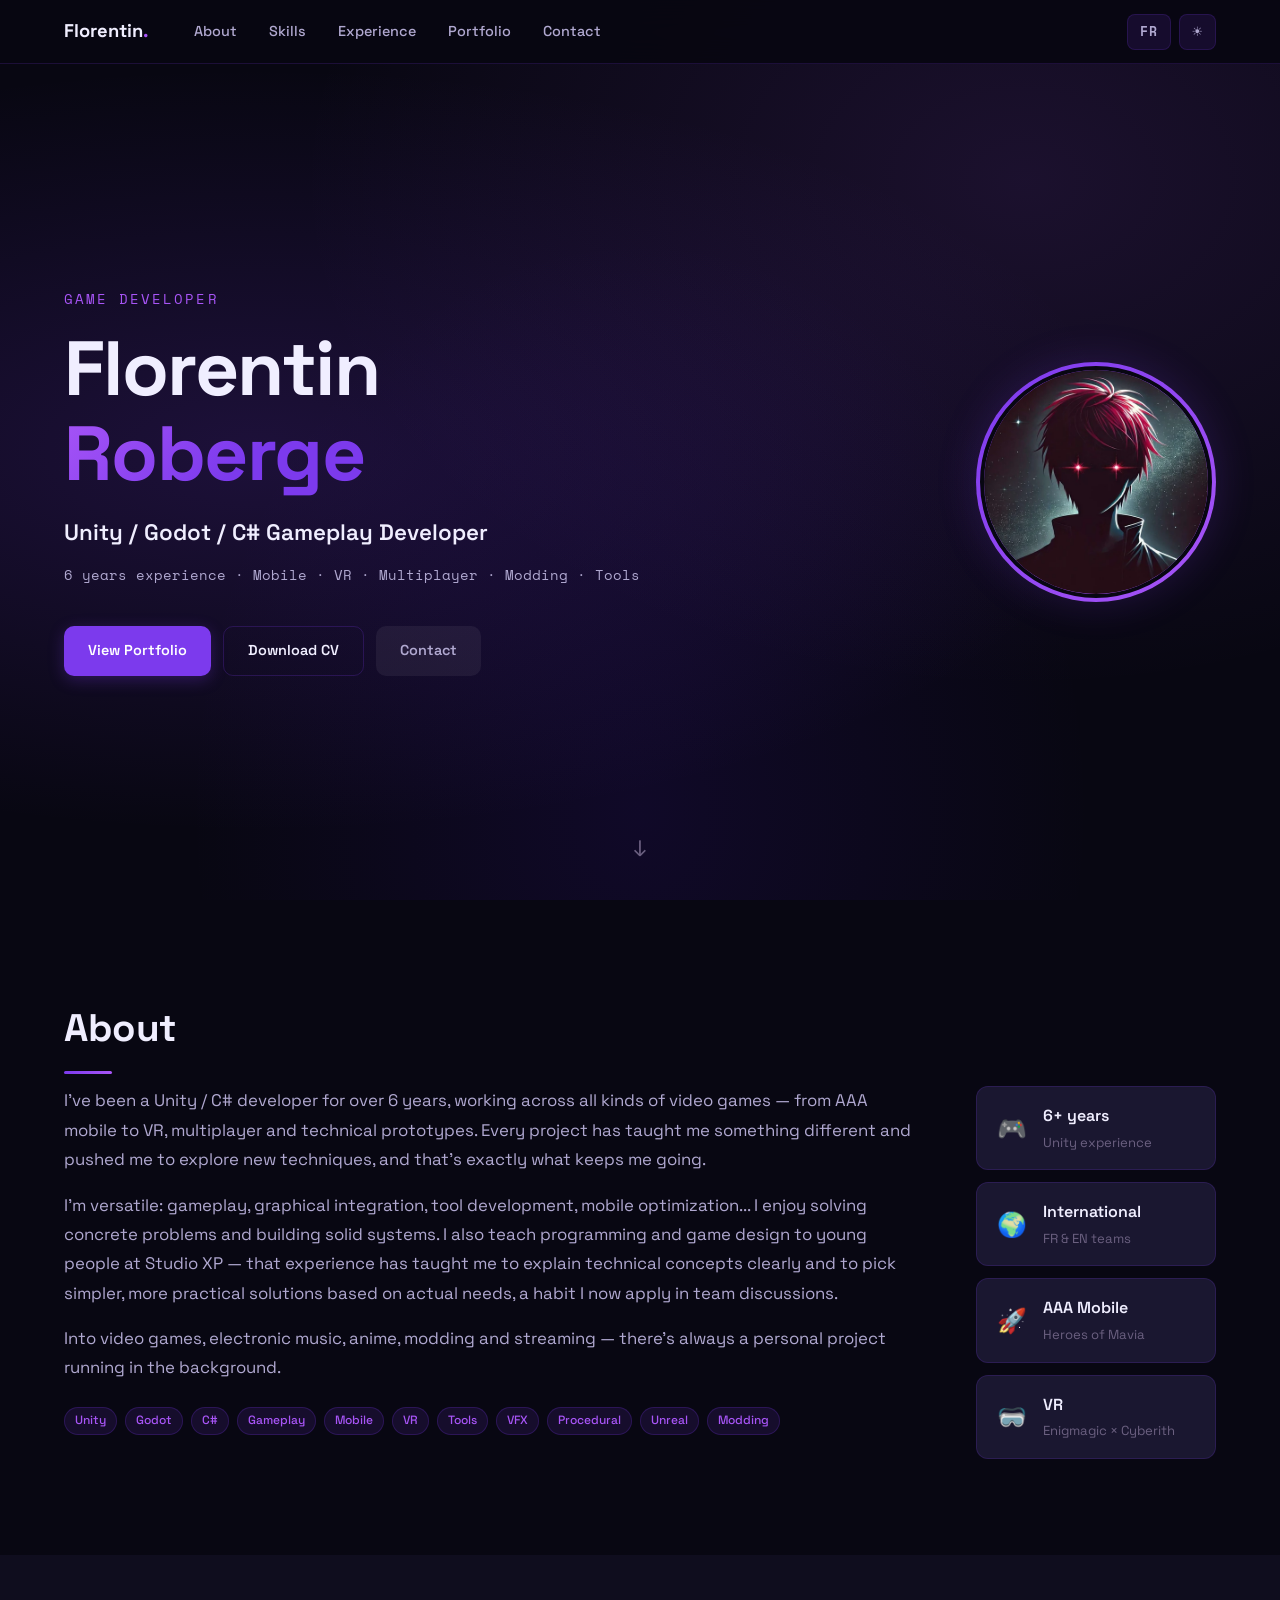
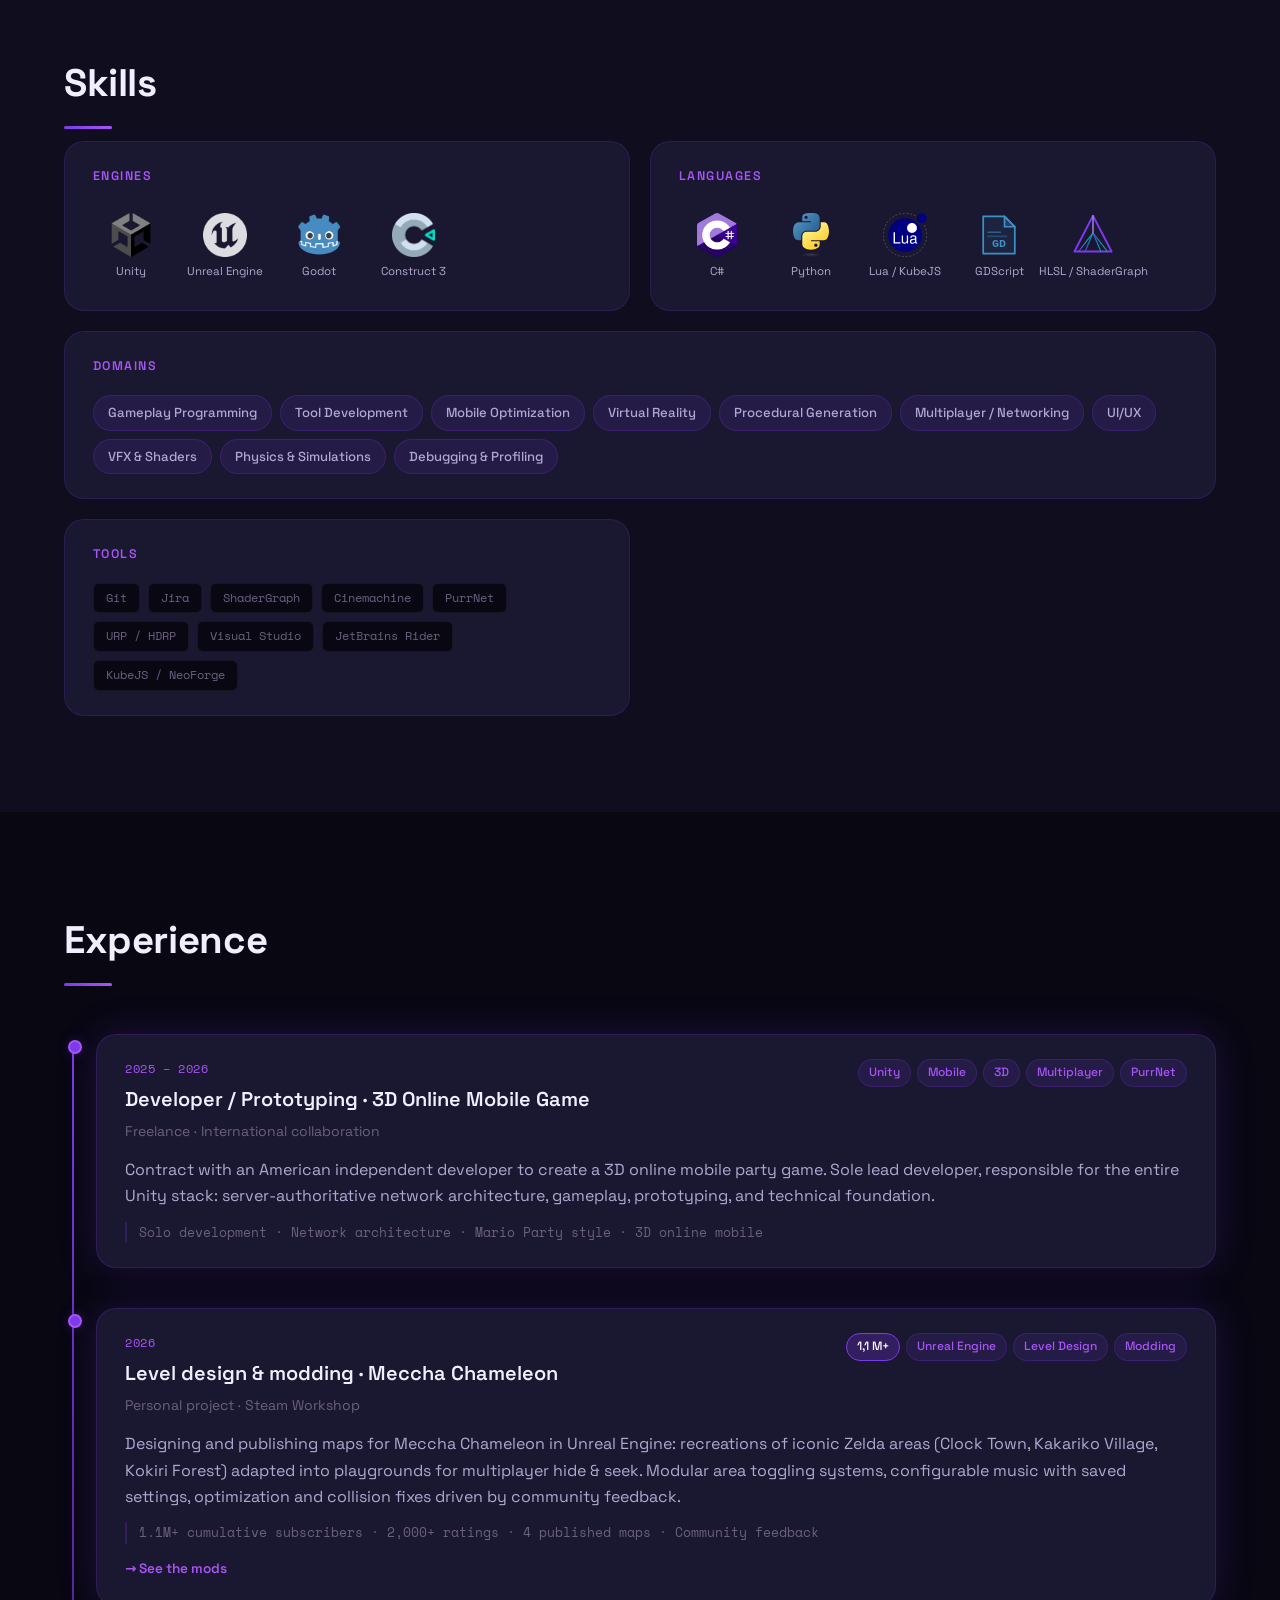
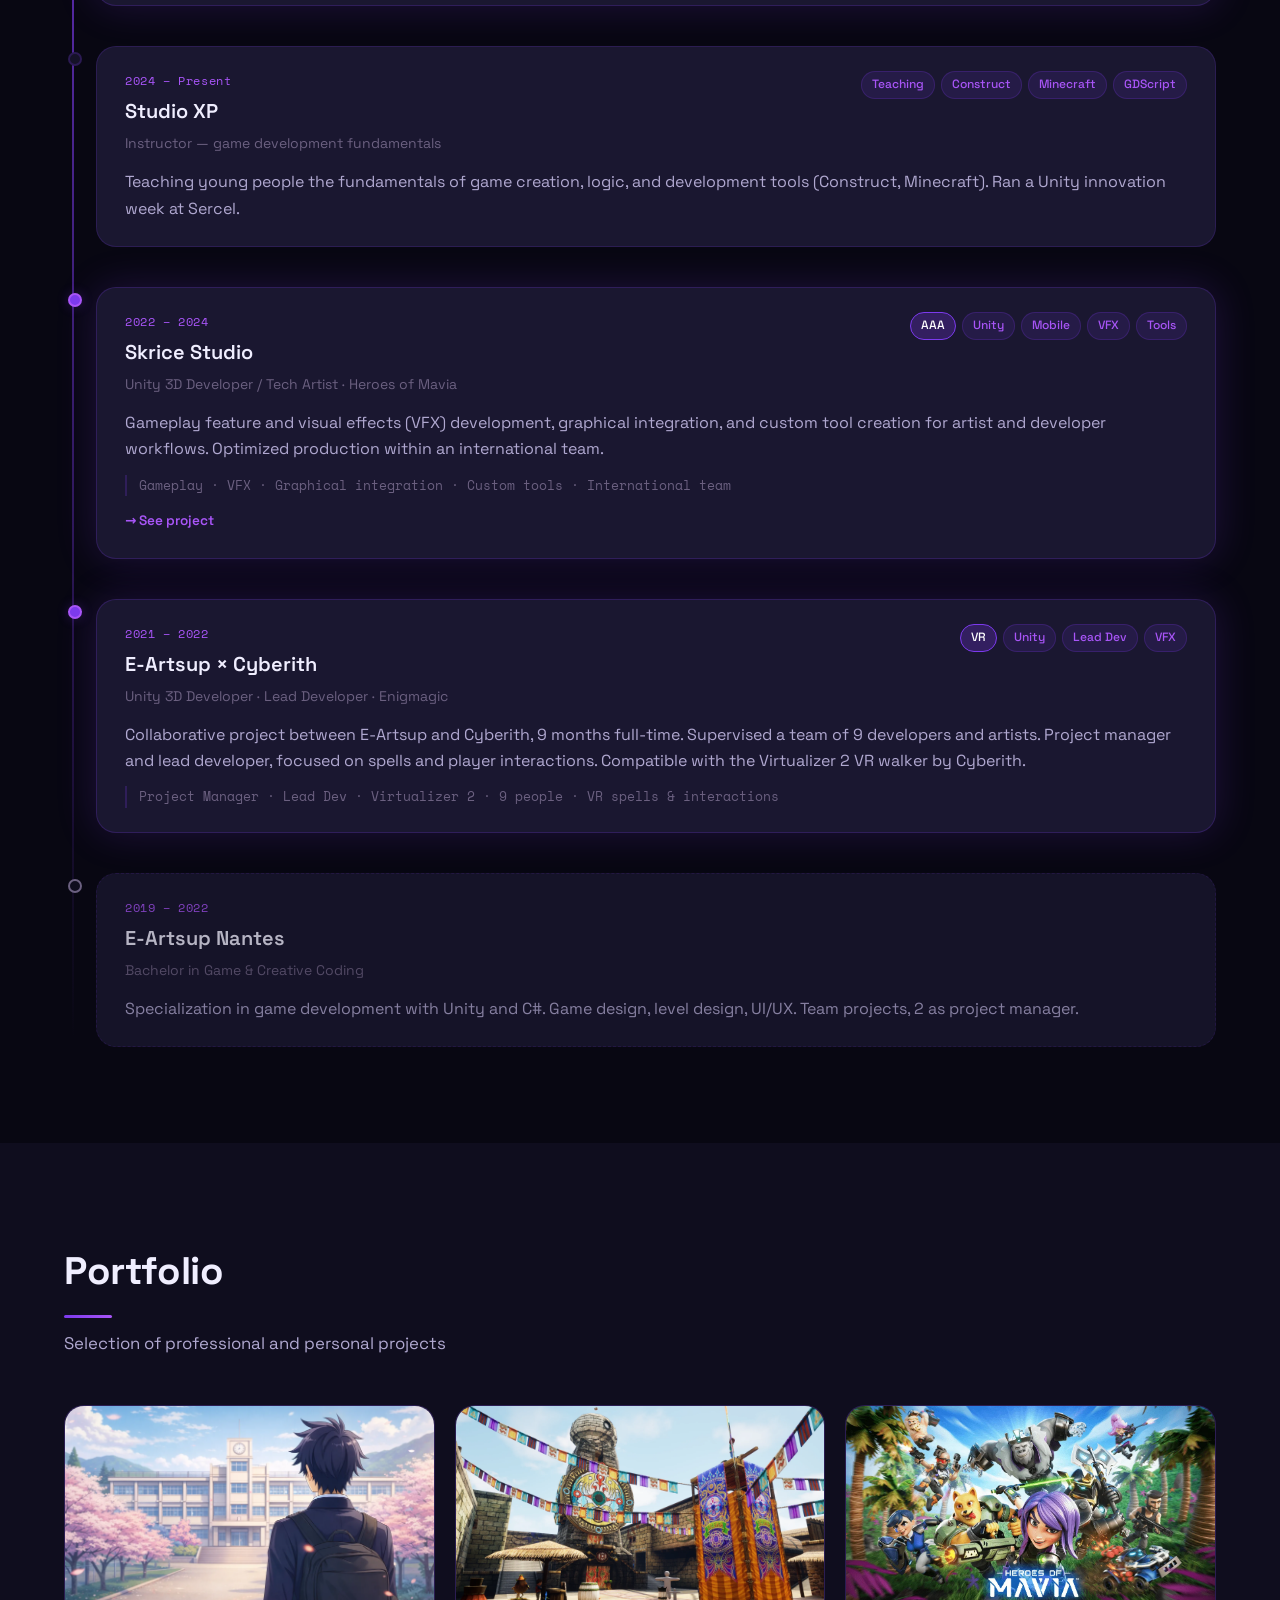
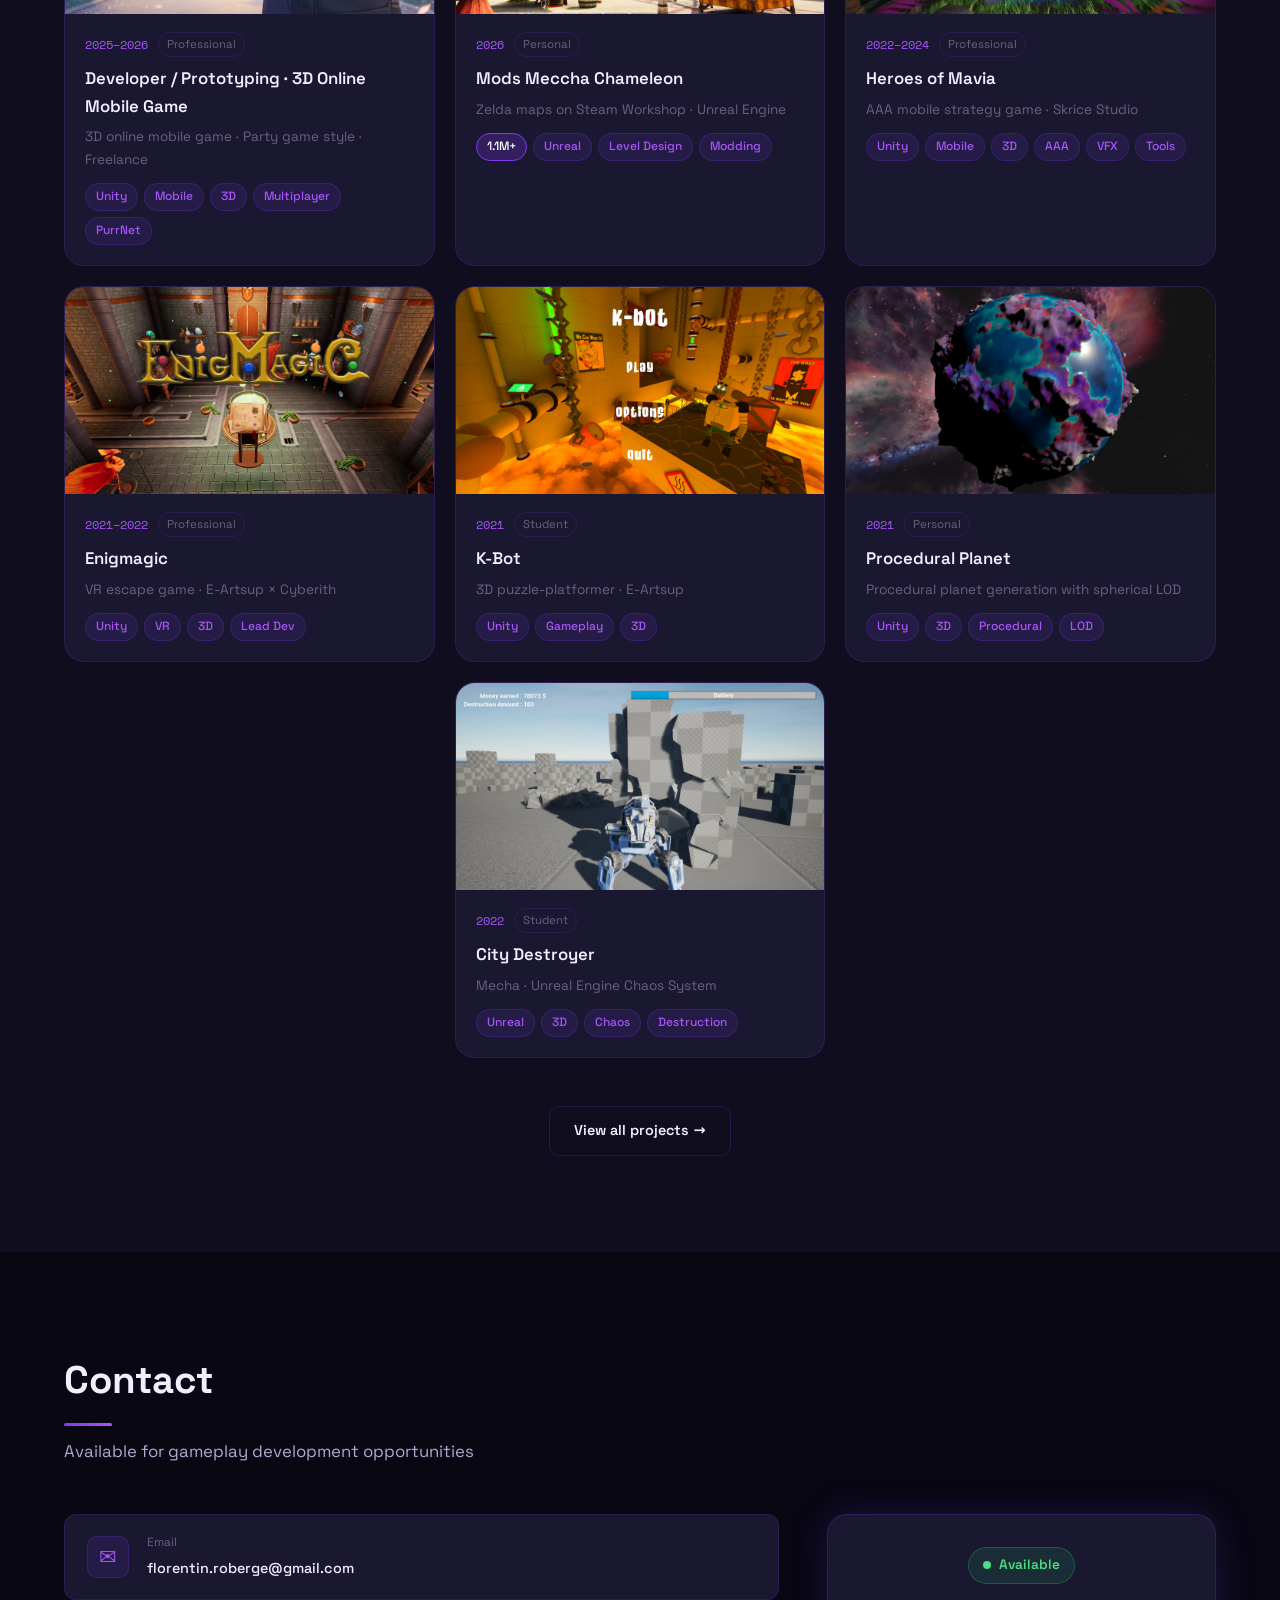
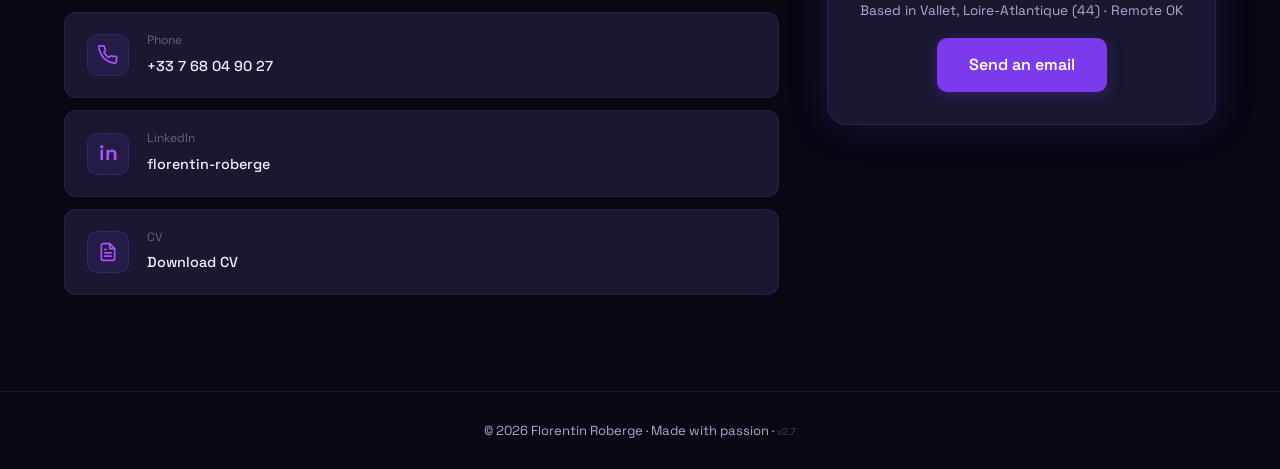
==== commit b4fd57c6: "Carte mods sur l'accueil, mention Modding, corrections i18n Ajout de la carte Mods Meccha Chameleon " ====
--- a/index.html
+++ b/index.html
@@ -3,7 +3,7 @@
 <head>
   <meta charset="UTF-8">
   <meta name="viewport" content="width=device-width, initial-scale=1.0">
-  <meta name="description" content="Florentin Roberge — Développeur Gameplay Unity / Godot / C#, 6 ans d'expérience. Mobile, VR, Multijoueur, Outils.">
+  <meta name="description" content="Florentin Roberge — Développeur Gameplay Unity / Godot / C#, 6 ans d'expérience. Mobile, VR, Multijoueur, Modding, Outils.">
   <title>Florentin Roberge — Game Developer</title>
 
   <!-- Favicon -->
@@ -15,7 +15,7 @@
   <meta property="og:type"        content="website">
   <meta property="og:url"         content="https://dimensionalmios.com/">
   <meta property="og:title"       content="Florentin Roberge — Game Developer">
-  <meta property="og:description" content="Florentin Roberge — Développeur Gameplay Unity / Godot / C#, 6 ans d'expérience. Mobile, VR, Multijoueur, Outils.">
+  <meta property="og:description" content="Florentin Roberge — Développeur Gameplay Unity / Godot / C#, 6 ans d'expérience. Mobile, VR, Multijoueur, Modding, Outils.">
   <meta property="og:image"       content="https://dimensionalmios.com/assets/og-preview.webp">
   <meta property="og:image:width"  content="1200">
   <meta property="og:image:height" content="630">
@@ -24,7 +24,7 @@
   <!-- Twitter Card -->
   <meta name="twitter:card"        content="summary_large_image">
   <meta name="twitter:title"       content="Florentin Roberge — Game Developer">
-  <meta name="twitter:description" content="Florentin Roberge — Développeur Gameplay Unity / Godot / C#, 6 ans d'expérience. Mobile, VR, Multijoueur, Outils.">
+  <meta name="twitter:description" content="Florentin Roberge — Développeur Gameplay Unity / Godot / C#, 6 ans d'expérience. Mobile, VR, Multijoueur, Modding, Outils.">
   <meta name="twitter:image"       content="https://dimensionalmios.com/assets/og-preview.webp">
 
   <link rel="stylesheet" href="/css/style.css">
@@ -72,7 +72,7 @@
         <p class="hero-eyebrow mono" data-i18n="hero_eyebrow">Game Developer</p>
         <h1>Florentin<br><span class="gradient-text">Roberge</span></h1>
         <p class="hero-title" data-i18n="hero_subtitle">Développeur Gameplay Unity / Godot / C#</p>
-        <p class="hero-desc"  data-i18n="hero_desc">6 ans d'expérience · Mobile · VR · Multijoueur · Outils</p>
+        <p class="hero-desc"  data-i18n="hero_desc">6 ans d'expérience · Mobile · VR · Multijoueur · Modding · Outils</p>
         <div class="hero-ctas">
           <a href="/portfolio/" class="btn btn-primary" data-i18n="hero_cta_portfolio">Voir le Portfolio</a>
           <a href="/SiteReference/CV Professionnel Communication Marketing Minimaliste Moderne Violet.pdf"
@@ -107,7 +107,7 @@
             <span class="tag">VR</span>
             <span class="tag">Tools</span>
             <span class="tag">VFX</span>
-            <span class="tag">Procedural</span>
+            <span class="tag" data-i18n="tag_procedural">Procédural</span>
             <span class="tag">Unreal</span>
             <span class="tag">Modding</span>
           </div>
@@ -277,7 +277,7 @@
                 <span class="tag">Unity</span>
                 <span class="tag">Mobile</span>
                 <span class="tag">3D</span>
-                <span class="tag">Multijoueur</span>
+                <span class="tag" data-i18n="tag_multiplayer">Multijoueur</span>
                 <span class="tag">PurrNet</span>
               </div>
             </div>
@@ -418,7 +418,28 @@
             <h3 data-i18n="exp1_role">Développeur / Prototypage · Jeu Mobile 3D en ligne</h3>
             <p data-i18n="mobile3d_short">Jeu mobile 3D en ligne · Style party game · Freelance</p>
             <div class="card-tags">
-              <span class="tag">Unity</span><span class="tag">Mobile</span><span class="tag">3D</span><span class="tag">Multijoueur</span><span class="tag">PurrNet</span>
+              <span class="tag">Unity</span><span class="tag">Mobile</span><span class="tag">3D</span><span class="tag" data-i18n="tag_multiplayer">Multijoueur</span><span class="tag">PurrNet</span>
+            </div>
+          </div>
+        </article>
+
+        <!-- Mods Meccha Chameleon -->
+        <article class="portfolio-card" data-project="meccha" role="button" tabindex="0">
+          <div class="portfolio-card-img">
+            <img src="/assets/MecchaChameleon/MecchaChameleonMain.webp" alt="Mods Meccha Chameleon" loading="lazy">
+            <div class="portfolio-card-overlay">
+              <button class="btn btn-primary" data-i18n="card_details" tabindex="-1">Voir les détails</button>
+            </div>
+          </div>
+          <div class="portfolio-card-info">
+            <div class="portfolio-card-meta">
+              <span class="card-year">2026</span>
+              <span class="card-type" data-i18n="card_personal">Personnel</span>
+            </div>
+            <h3>Mods Meccha Chameleon</h3>
+            <p data-i18n="meccha_short">Maps Zelda sur Steam Workshop · Unreal Engine</p>
+            <div class="card-tags">
+              <span class="tag tag-accent" data-steam="totals.subscriptions">1,1 M+</span><span class="tag">Unreal</span><span class="tag">Level Design</span><span class="tag">Modding</span>
             </div>
           </div>
         </article>
@@ -502,7 +523,7 @@
             <h3 data-i18n="planet_title">Planète Procédurale</h3>
             <p data-i18n="planet_short">Génération procédurale de planète avec LOD sphérique</p>
             <div class="card-tags">
-              <span class="tag">Unity</span><span class="tag">3D</span><span class="tag">Procédural</span><span class="tag">LOD</span>
+              <span class="tag">Unity</span><span class="tag">3D</span><span class="tag" data-i18n="tag_procedural">Procédural</span><span class="tag">LOD</span>
             </div>
           </div>
         </article>
@@ -587,7 +608,7 @@
 
   <!-- ── FOOTER ── -->
   <footer class="footer">
-    <p>© 2026 Florentin Roberge · <span data-i18n="footer_made">Fait avec passion</span> · <span style="opacity:0.35;font-size:0.75em;">v2.6</span></p>
+    <p>© 2026 Florentin Roberge · <span data-i18n="footer_made">Fait avec passion</span> · <span style="opacity:0.35;font-size:0.75em;">v2.7</span></p>
   </footer>
 
   <!-- ── MODAL ── -->
--- a/css/style.css
+++ b/css/style.css
@@ -913,6 +913,14 @@
   margin-top: 48px;
 }
 
+/* With an odd card count the last row can end up with a single item stuck
+   on the left. Centre it, but only in the 3-column layout. */
+@media (min-width: 901px) {
+  .portfolio-grid > .portfolio-card:last-child:nth-child(3n + 1) {
+    grid-column: 2;
+  }
+}
+
 @media (max-width: 900px) {
   .portfolio-grid {
     grid-template-columns: repeat(2, 1fr);
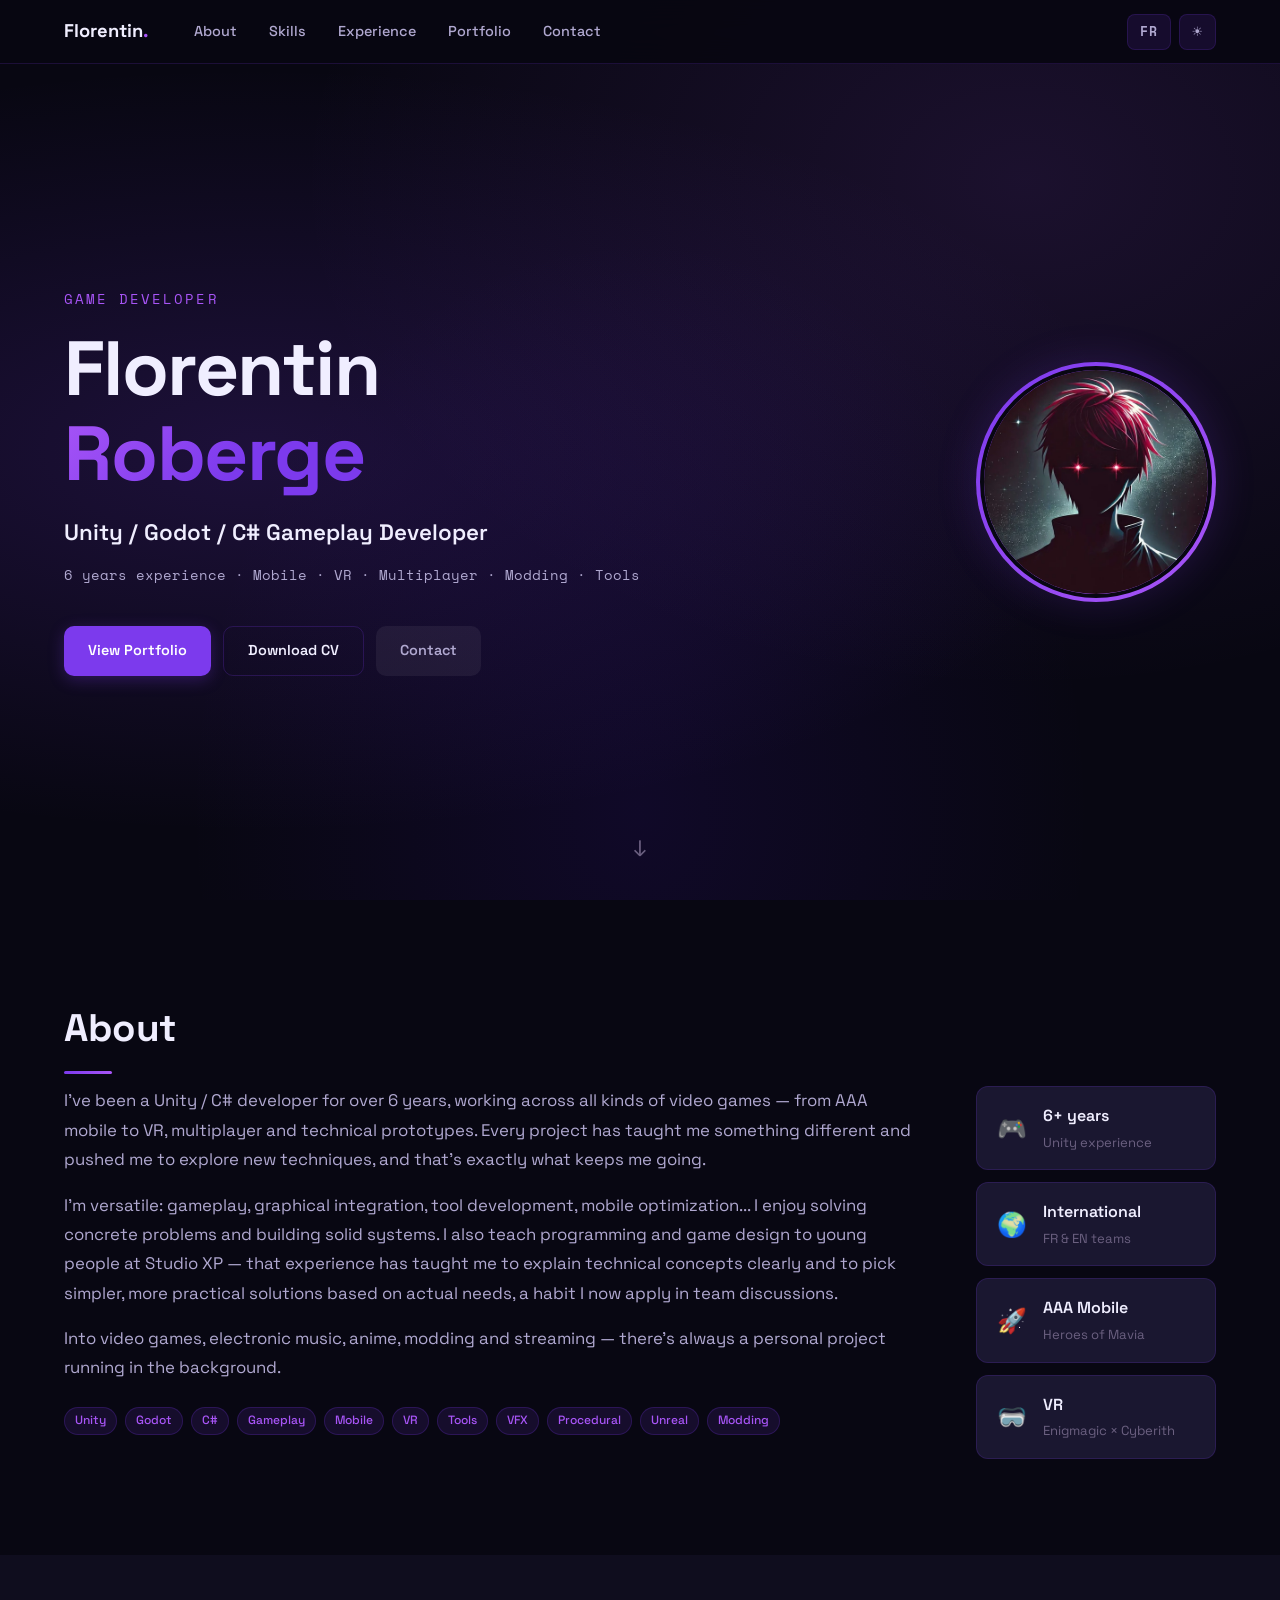
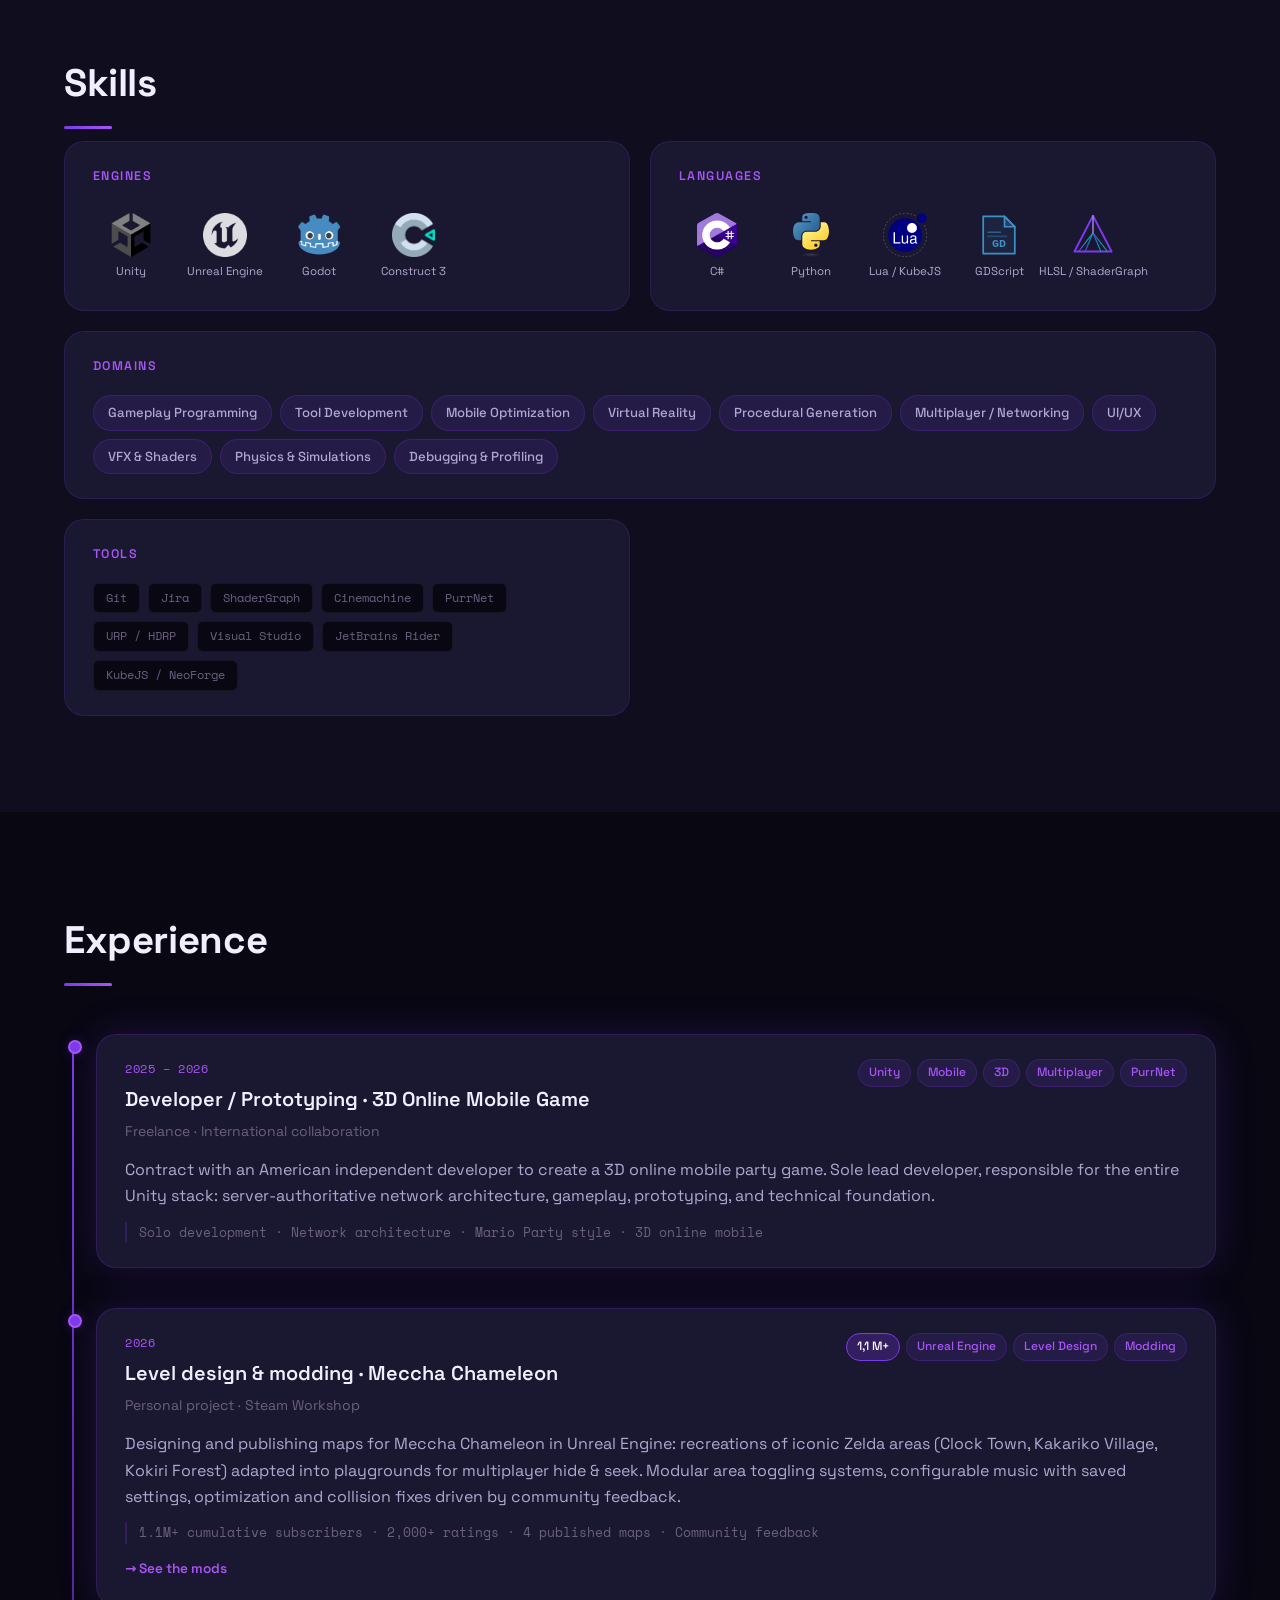
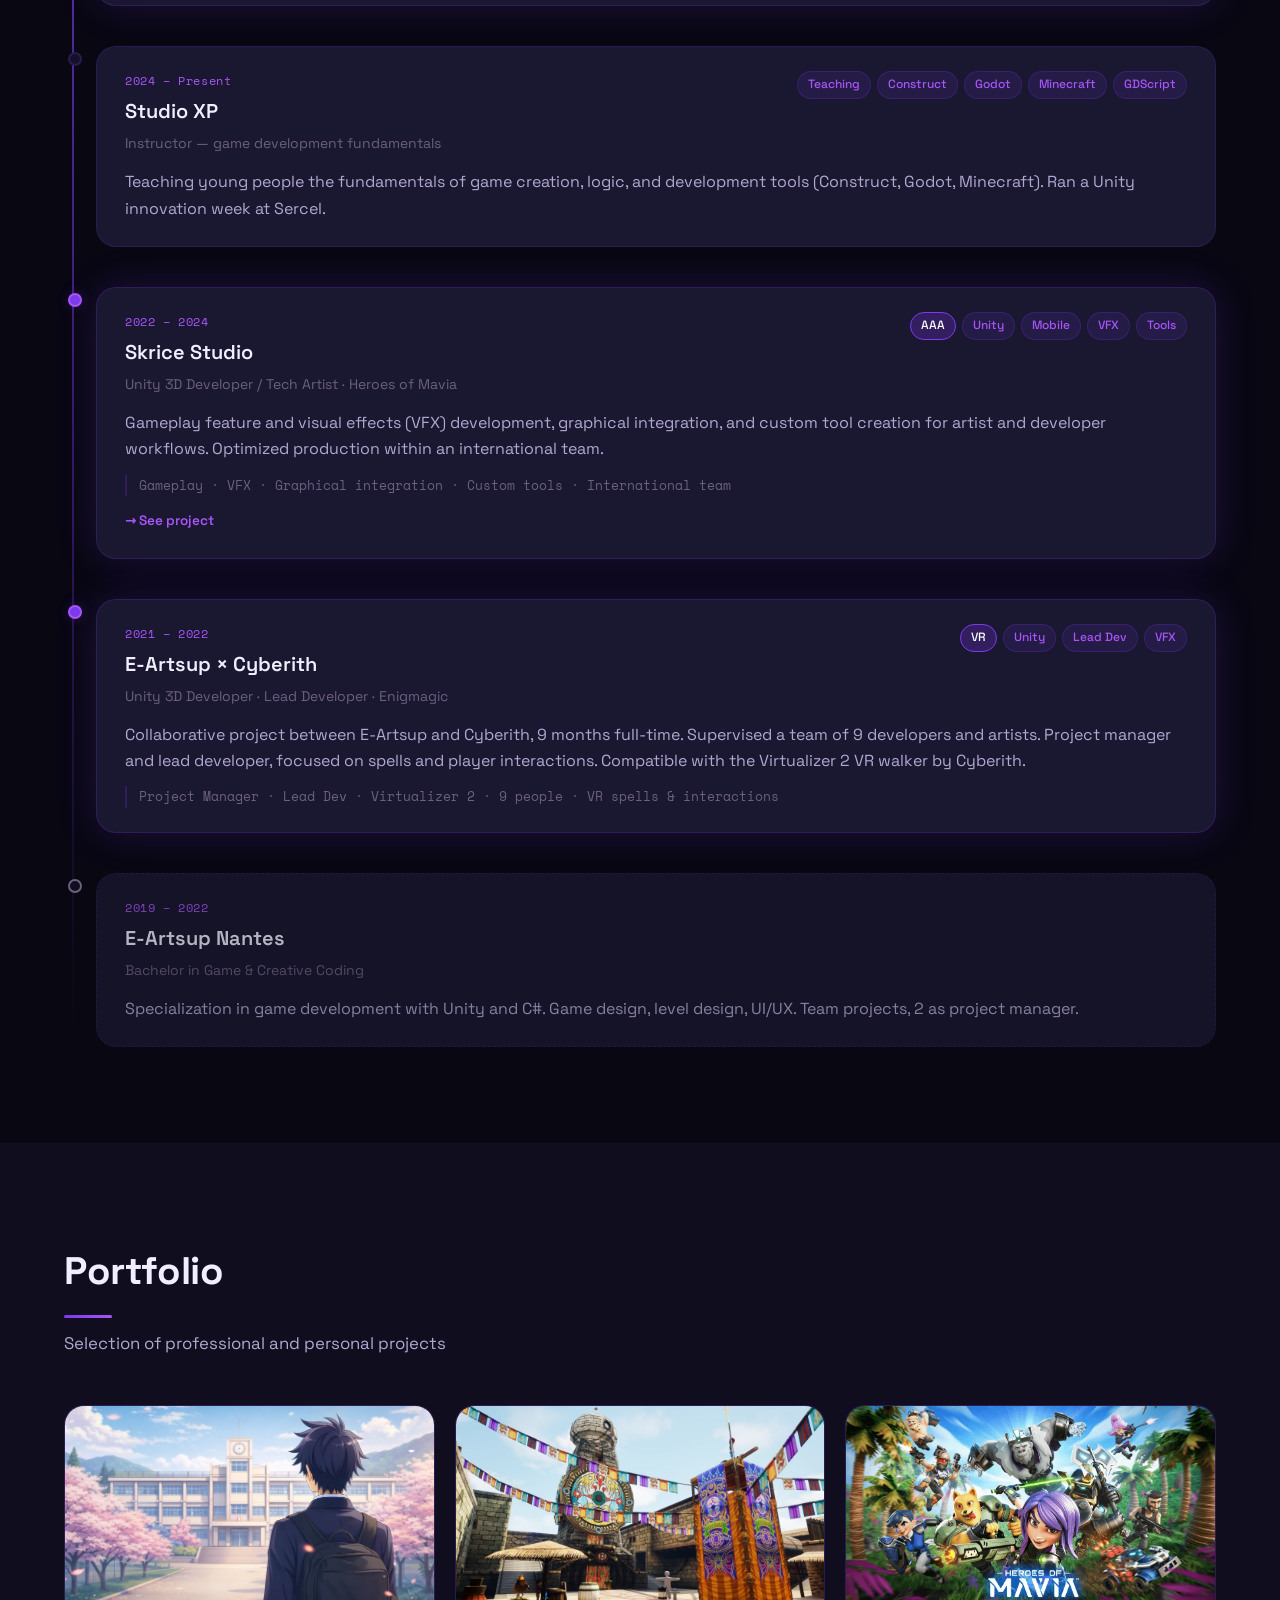
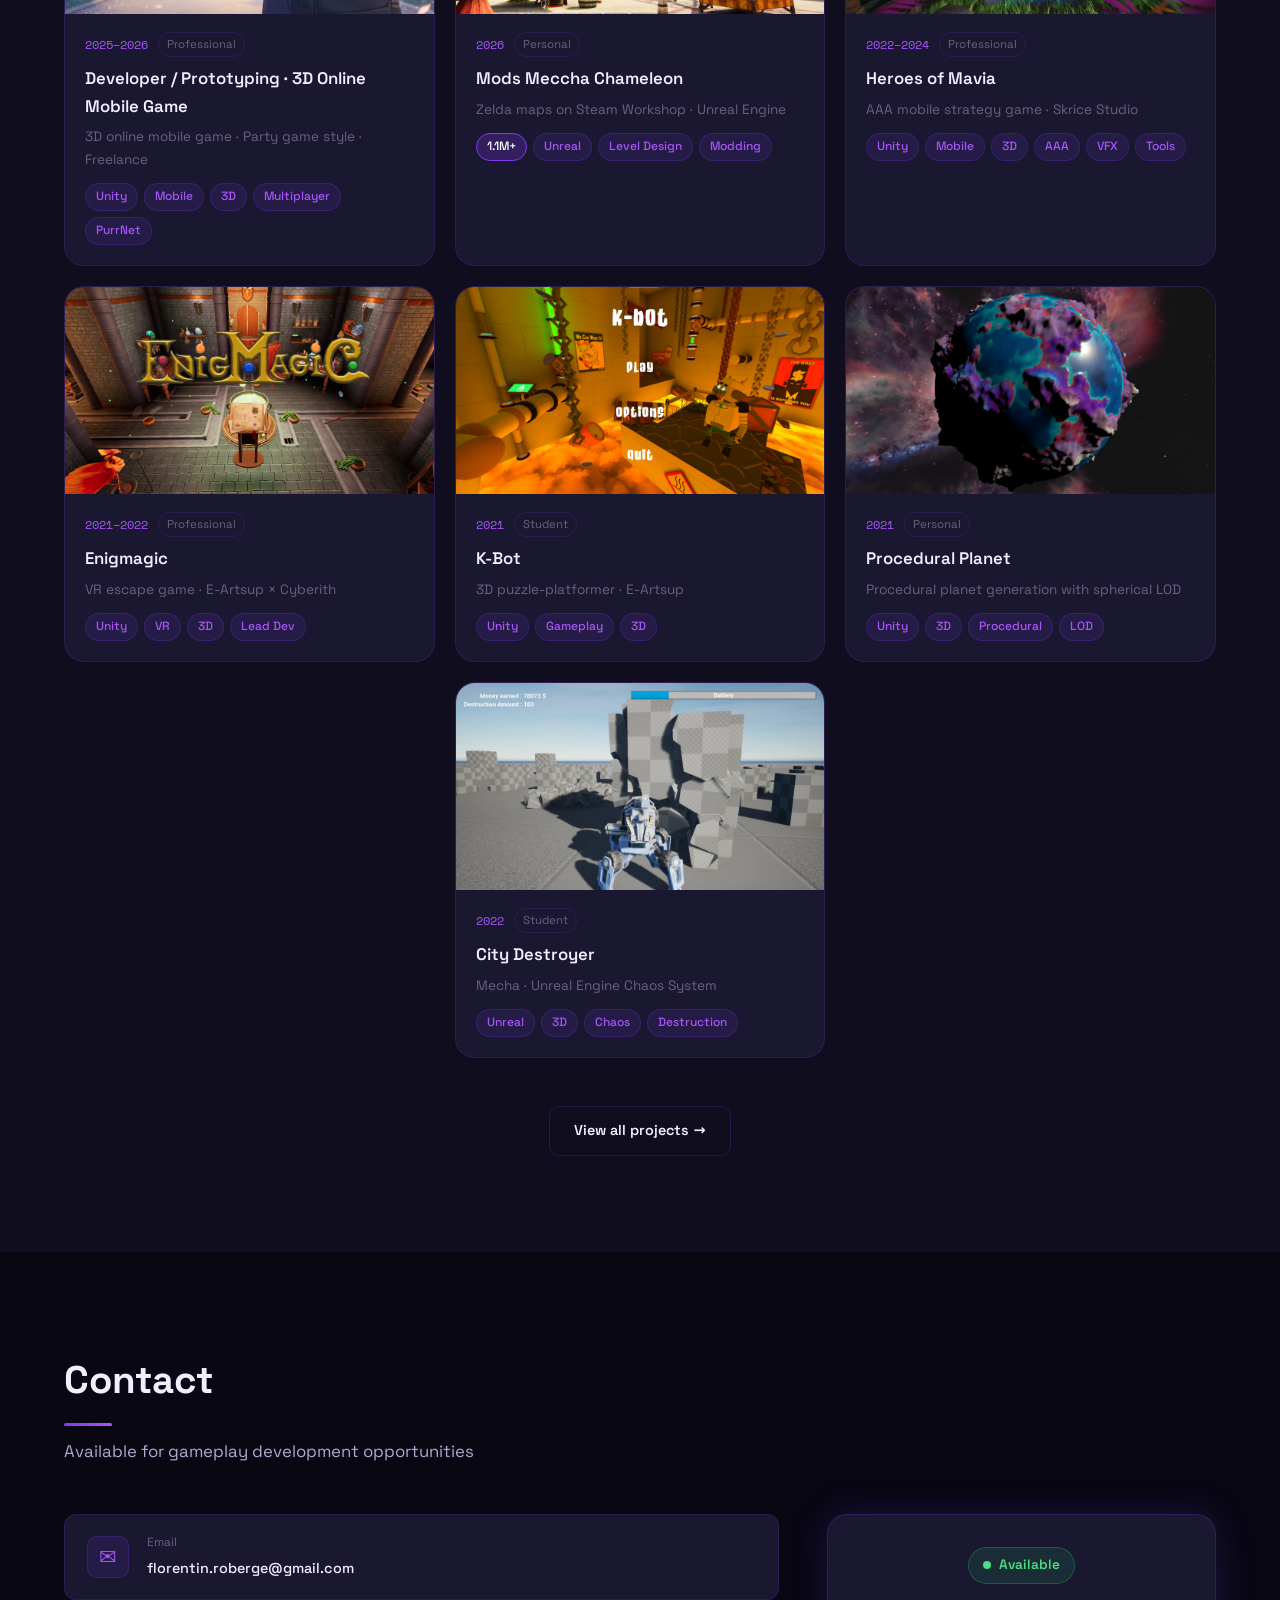
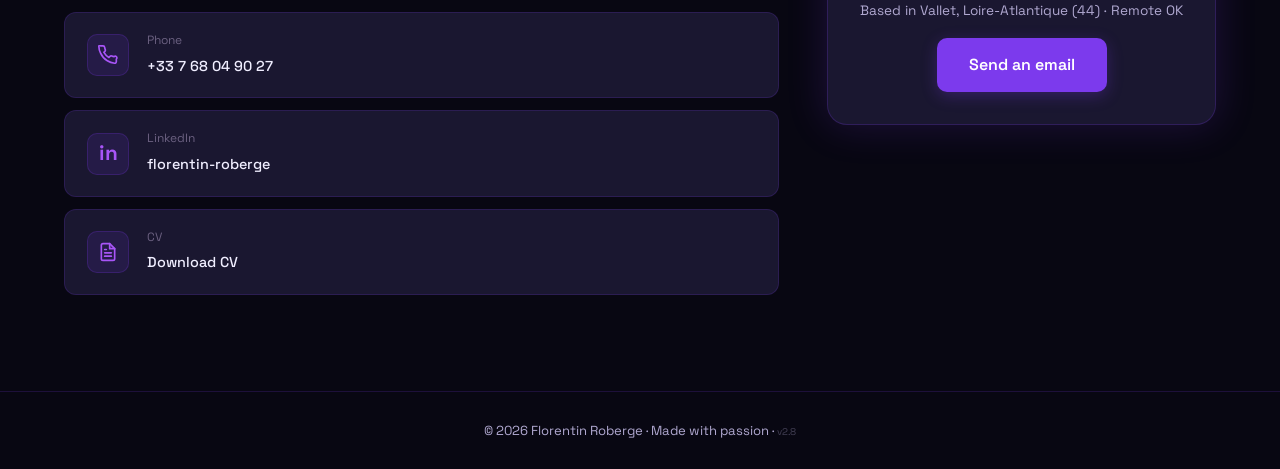
==== commit a53dbd2d: "Godot presente comme un moteur du stack, plus comme une exploration Les tooltips minimisaient Godot " ====
--- a/index.html
+++ b/index.html
@@ -169,7 +169,7 @@
               <span>Unreal Engine</span>
             </div>
             <div class="skill-icon-item"
-                 data-tooltip="Bases · Exploration personnelle · Enseignement chez Studio XP (GDScript)"
+                 data-tooltip="Développement gameplay · Projets personnels · Enseignement chez Studio XP (GDScript)"
                  data-i18n-tooltip="tooltip_godot">
               <img src="/assets/Logos/godot-logo.webp" alt="Godot" loading="lazy">
               <span>Godot</span>
@@ -206,7 +206,7 @@
               <span>Lua / KubeJS</span>
             </div>
             <div class="skill-icon-item"
-                 data-tooltip="GDScript · Enseignement chez Studio XP · Exploration Godot"
+                 data-tooltip="GDScript · Projets personnels sous Godot · Enseignement chez Studio XP"
                  data-i18n-tooltip="tooltip_gdscript">
               <img src="/assets/Logos/gdscript-logo.svg" alt="GDScript">
               <span>GDScript</span>
@@ -322,11 +322,12 @@
               <div class="timeline-tags">
                 <span class="tag" data-i18n="tag_teaching">Pédagogie</span>
                 <span class="tag">Construct</span>
+                <span class="tag">Godot</span>
                 <span class="tag">Minecraft</span>
                 <span class="tag">GDScript</span>
               </div>
             </div>
-            <p data-i18n="exp3_desc">Initiation des jeunes aux fondamentaux de la création de jeux vidéo, de la logique et des logiciels de développement (Construct, Minecraft). Intervention chez Sercel pour une semaine d'innovation Unity.</p>
+            <p data-i18n="exp3_desc">Initiation des jeunes aux fondamentaux de la création de jeux vidéo, de la logique et des logiciels de développement (Construct, Godot, Minecraft). Intervention chez Sercel pour une semaine d'innovation Unity.</p>
           </div>
         </div>
 
@@ -608,7 +609,7 @@
 
   <!-- ── FOOTER ── -->
   <footer class="footer">
-    <p>© 2026 Florentin Roberge · <span data-i18n="footer_made">Fait avec passion</span> · <span style="opacity:0.35;font-size:0.75em;">v2.7</span></p>
+    <p>© 2026 Florentin Roberge · <span data-i18n="footer_made">Fait avec passion</span> · <span style="opacity:0.35;font-size:0.75em;">v2.8</span></p>
   </footer>
 
   <!-- ── MODAL ── -->
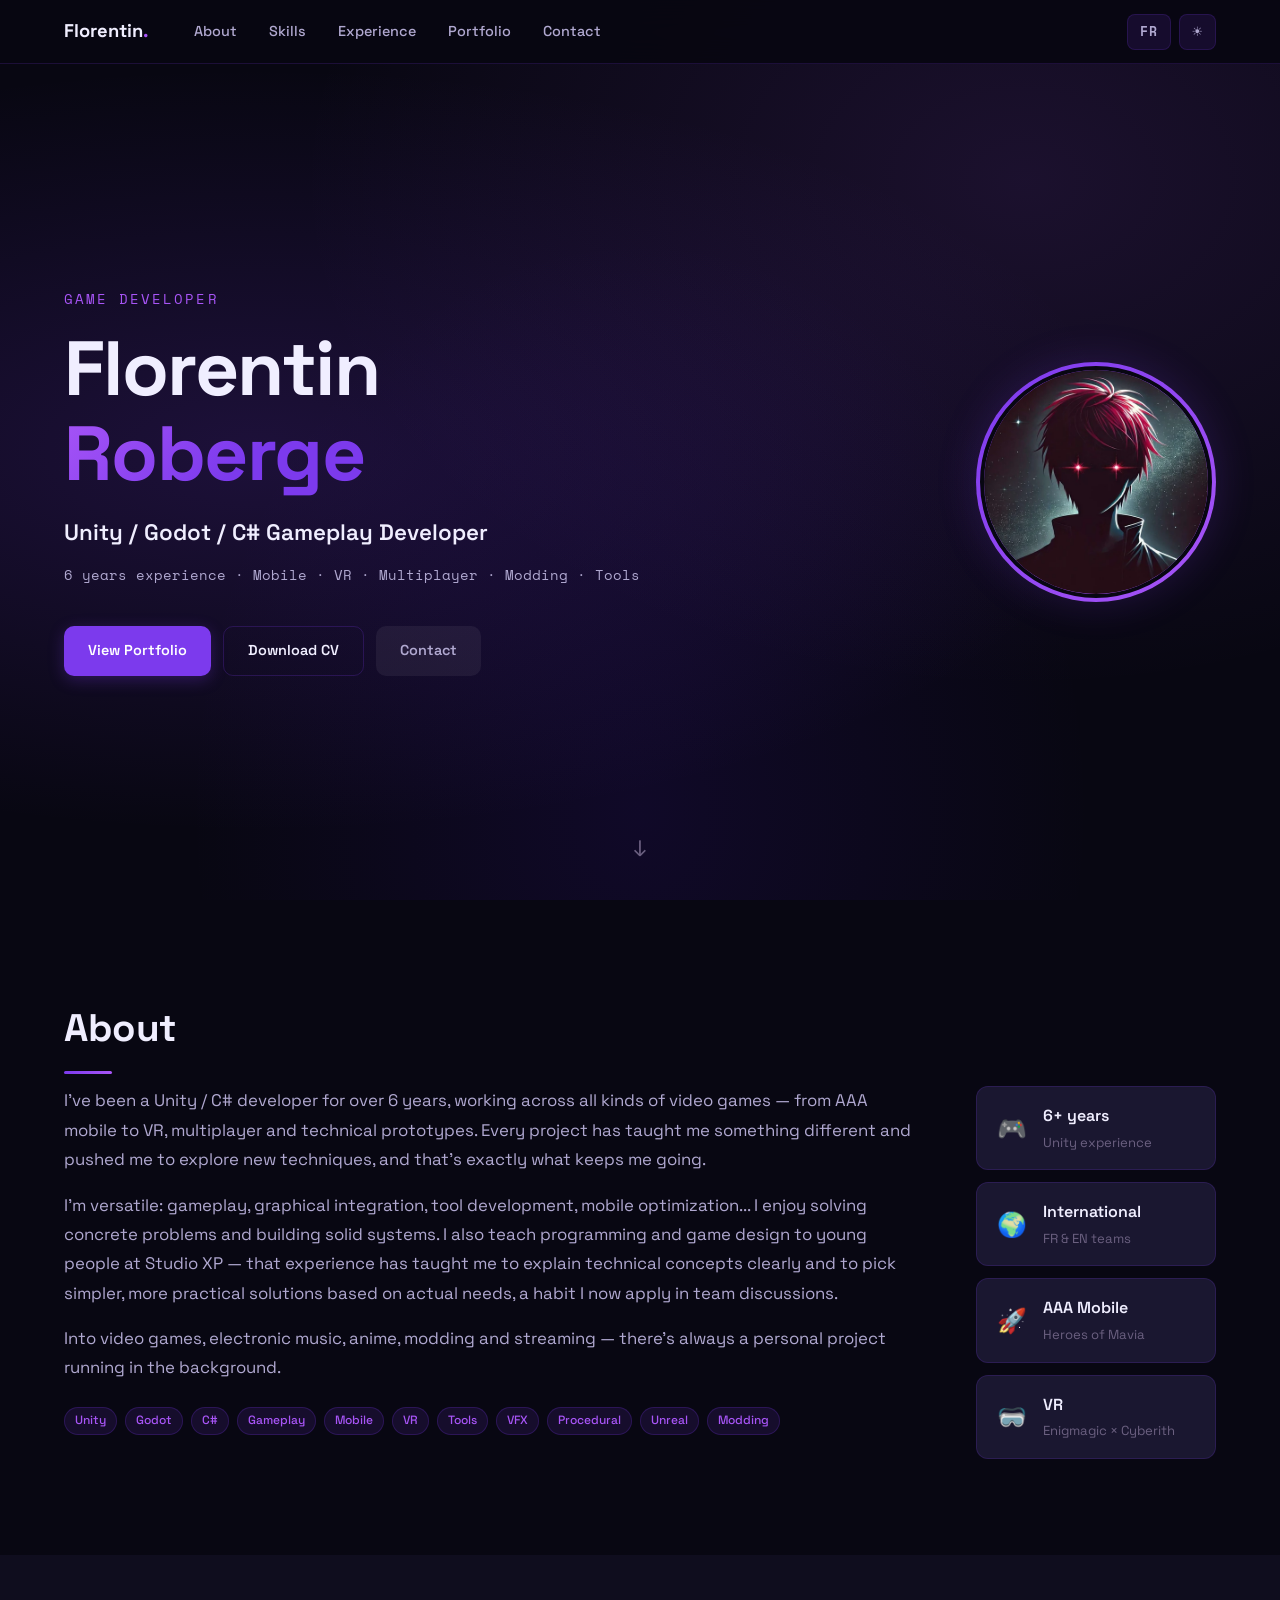
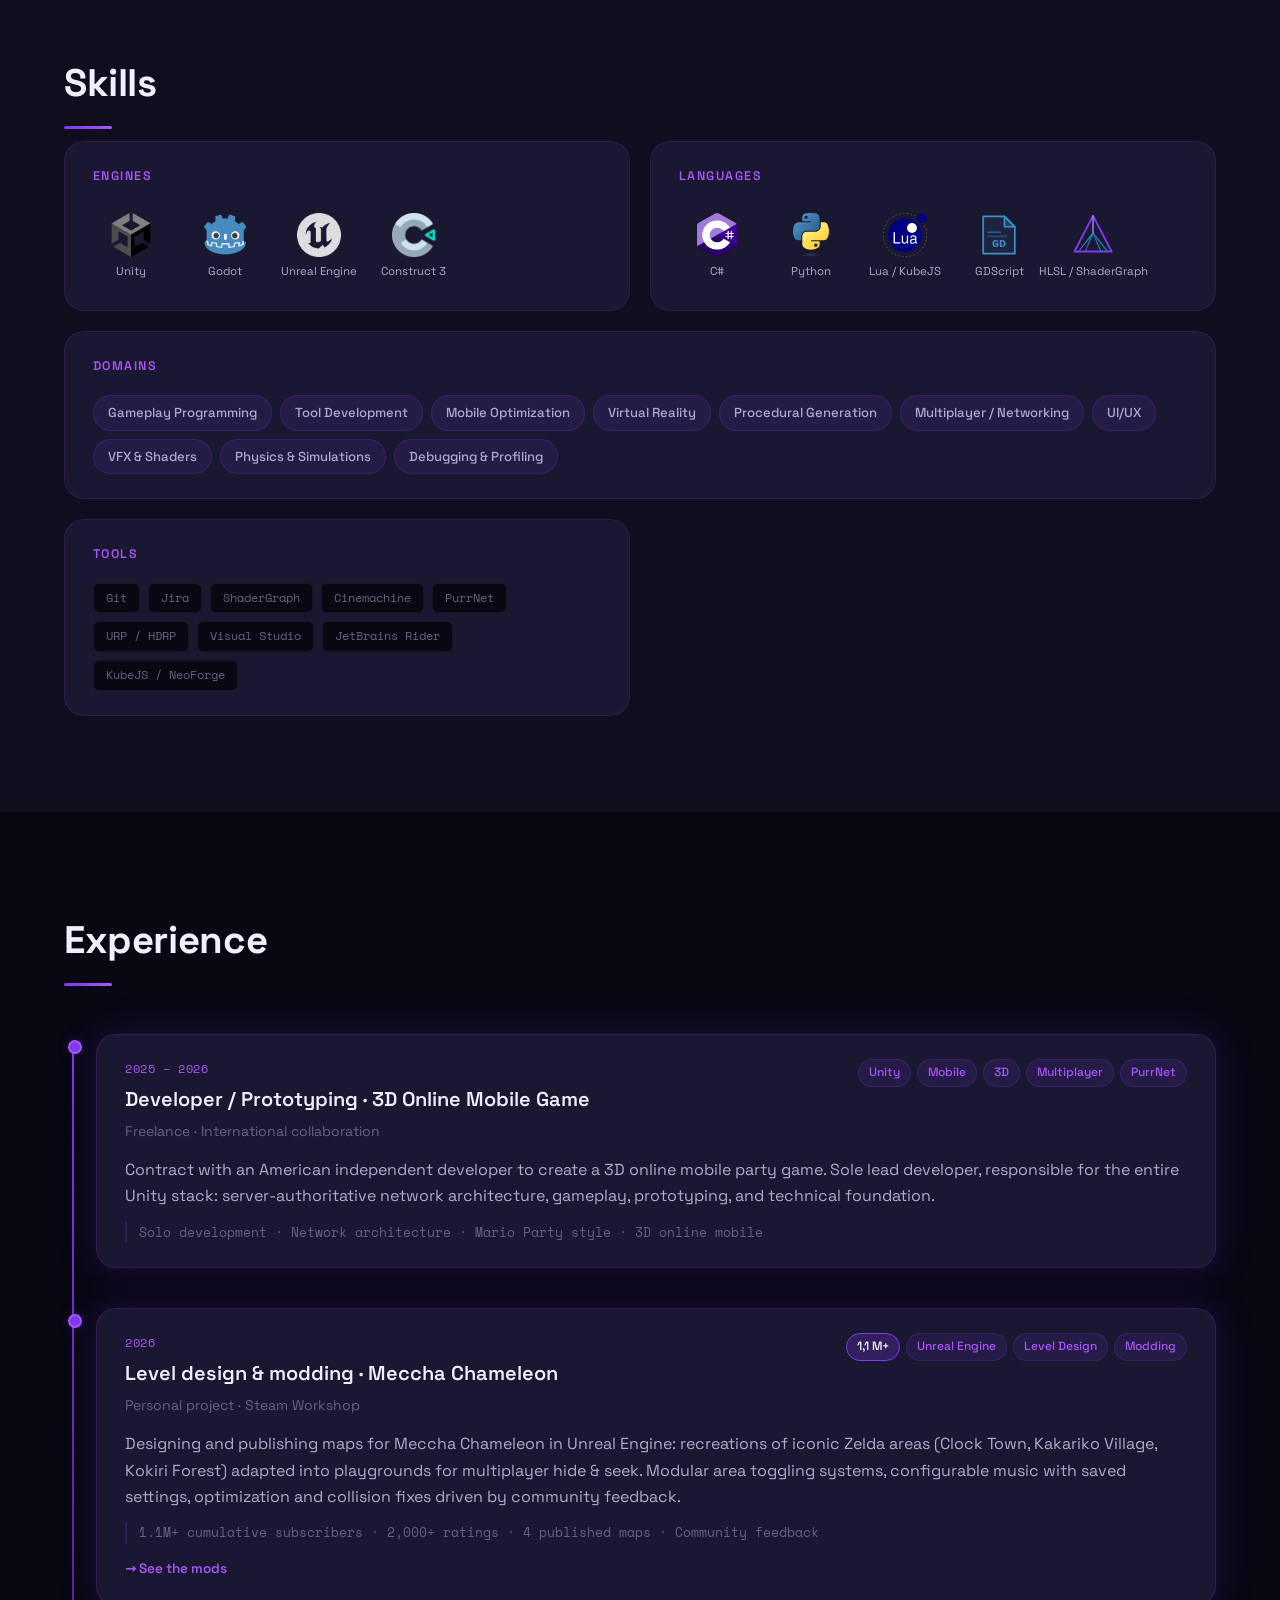
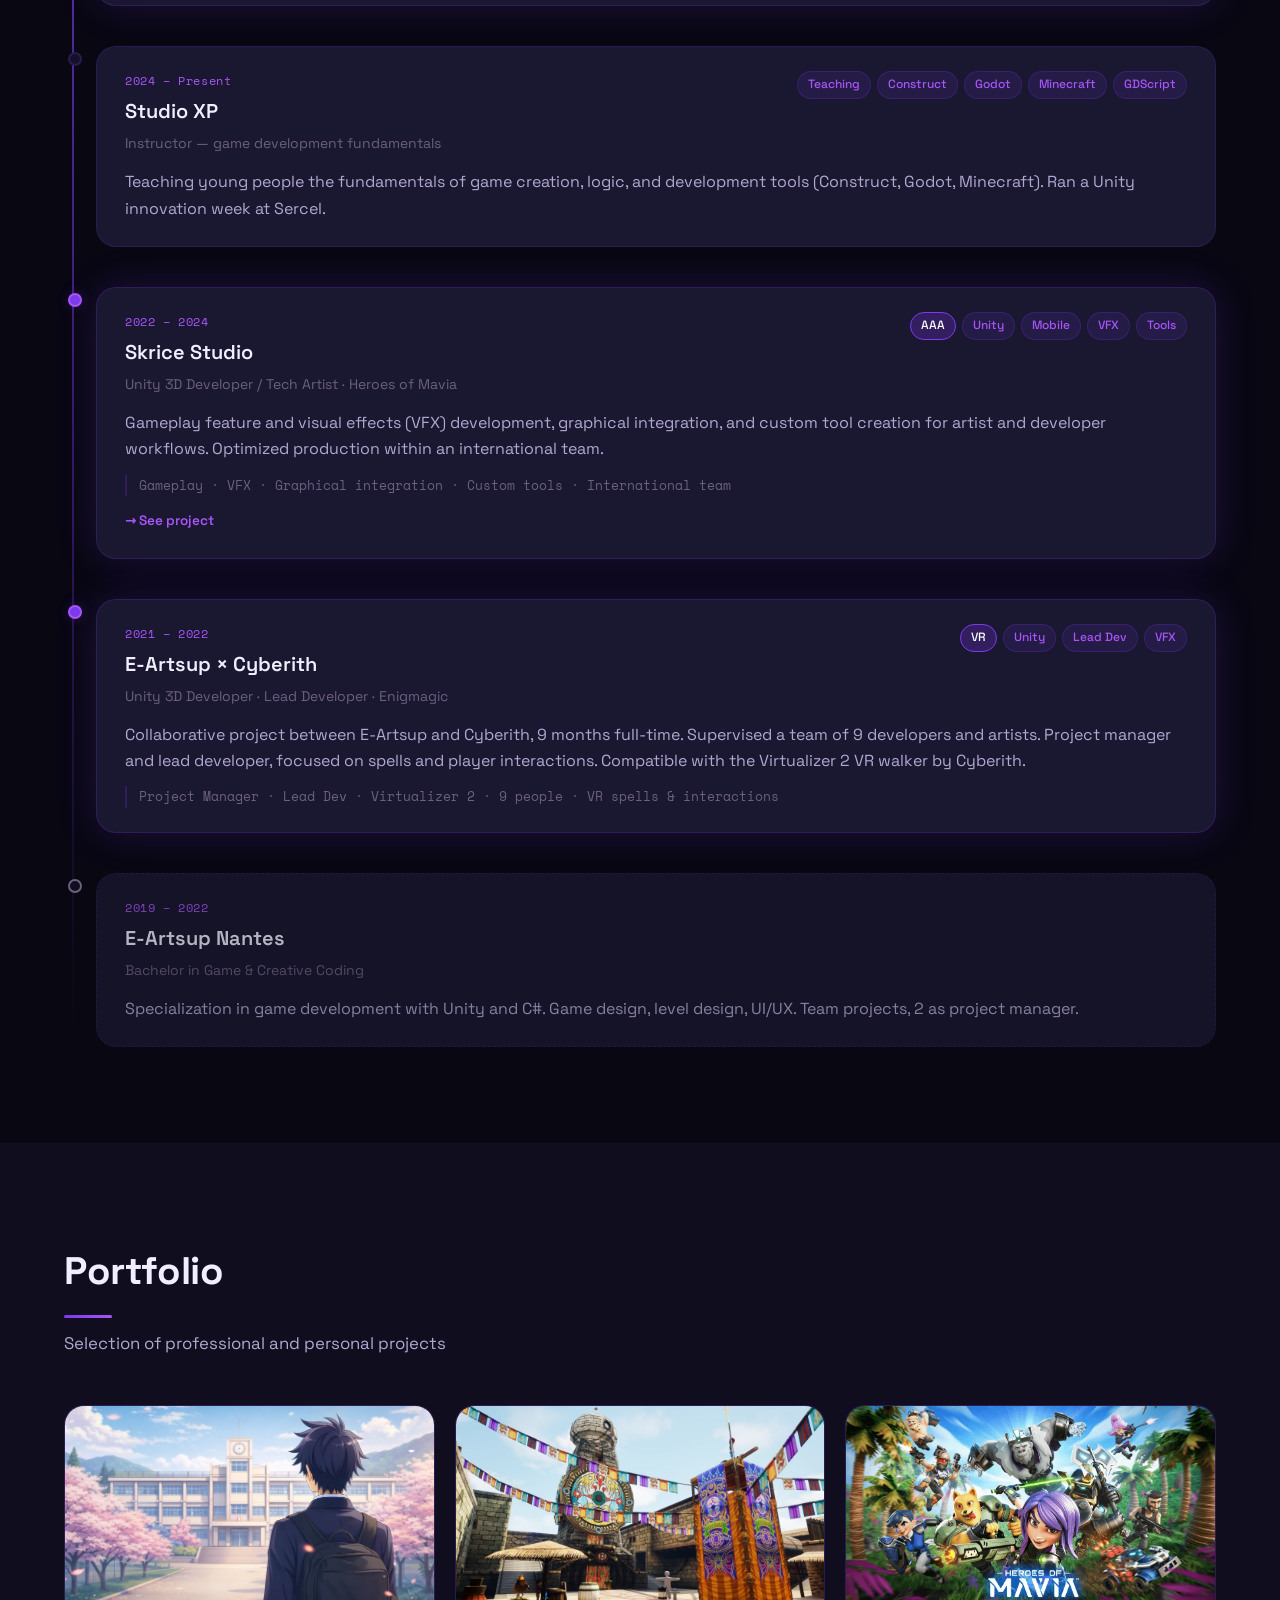
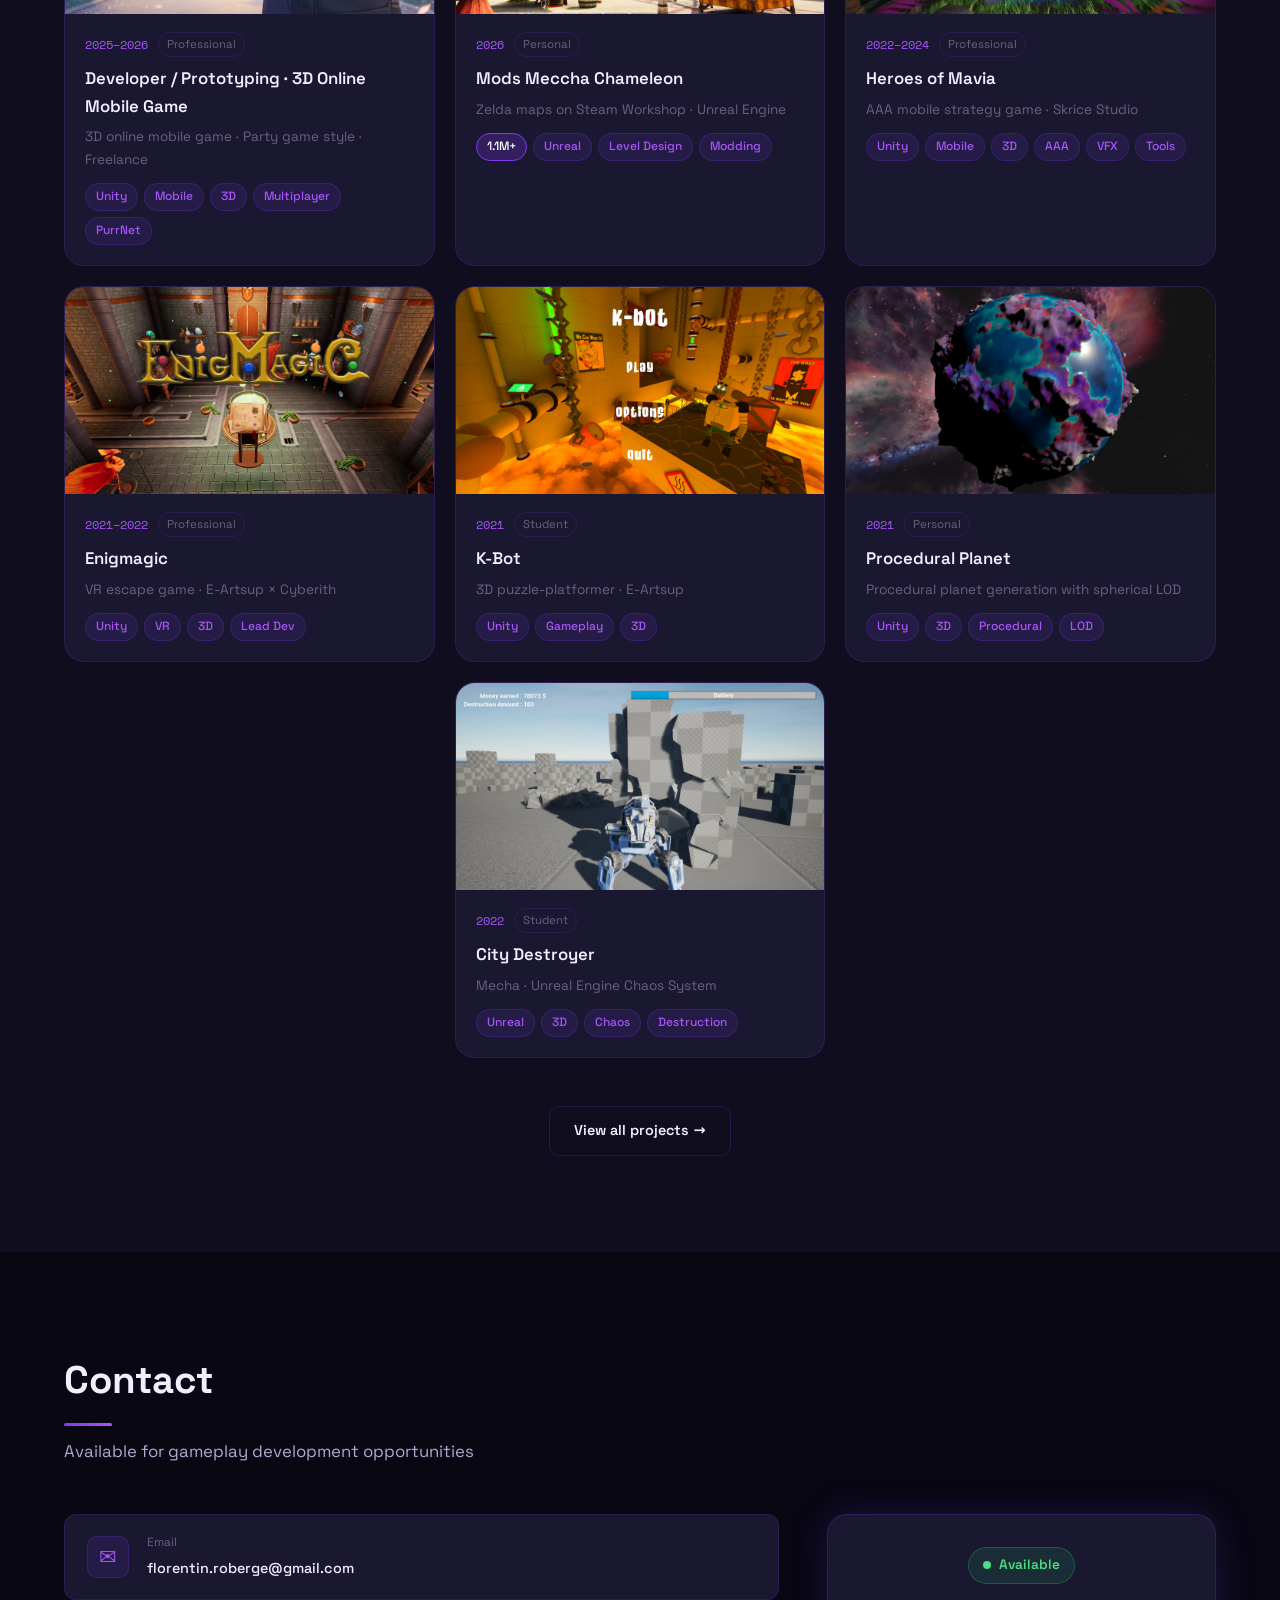
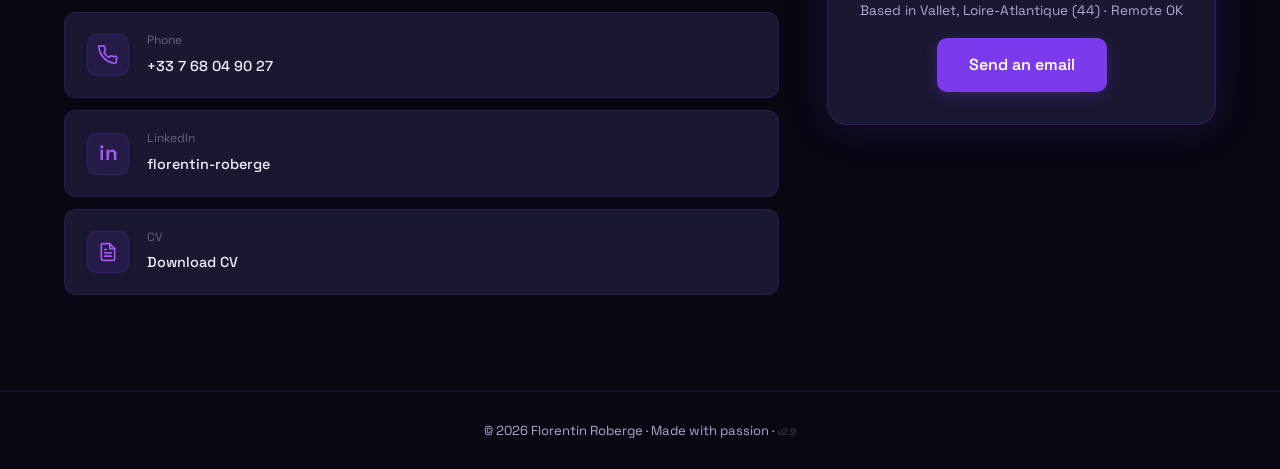
==== commit 9f238db4: "Godot en deuxieme position dans les moteurs L'ordre de la rangee Moteurs colle desormais au titre du" ====
--- a/index.html
+++ b/index.html
@@ -163,16 +163,16 @@
               <span>Unity</span>
             </div>
             <div class="skill-icon-item"
+                 data-tooltip="Développement gameplay · Projets personnels · Enseignement chez Studio XP (GDScript)"
+                 data-i18n-tooltip="tooltip_godot">
+              <img src="/assets/Logos/godot-logo.webp" alt="Godot" loading="lazy">
+              <span>Godot</span>
+            </div>
+            <div class="skill-icon-item"
                  data-tooltip="Level design & modding · Maps Meccha Chameleon (1,1 M+ d'abonnements) · City Destroyer (Chaos System)"
                  data-i18n-tooltip="tooltip_ue">
               <img src="/assets/Logos/UE-Icon-2023-Black.webp" alt="Unreal Engine" class="skill-icon-ue" loading="lazy">
               <span>Unreal Engine</span>
-            </div>
-            <div class="skill-icon-item"
-                 data-tooltip="Développement gameplay · Projets personnels · Enseignement chez Studio XP (GDScript)"
-                 data-i18n-tooltip="tooltip_godot">
-              <img src="/assets/Logos/godot-logo.webp" alt="Godot" loading="lazy">
-              <span>Godot</span>
             </div>
             <div class="skill-icon-item"
                  data-tooltip="Utilisé en enseignement · Studio XP"
@@ -609,7 +609,7 @@
 
   <!-- ── FOOTER ── -->
   <footer class="footer">
-    <p>© 2026 Florentin Roberge · <span data-i18n="footer_made">Fait avec passion</span> · <span style="opacity:0.35;font-size:0.75em;">v2.8</span></p>
+    <p>© 2026 Florentin Roberge · <span data-i18n="footer_made">Fait avec passion</span> · <span style="opacity:0.35;font-size:0.75em;">v2.9</span></p>
   </footer>
 
   <!-- ── MODAL ── -->
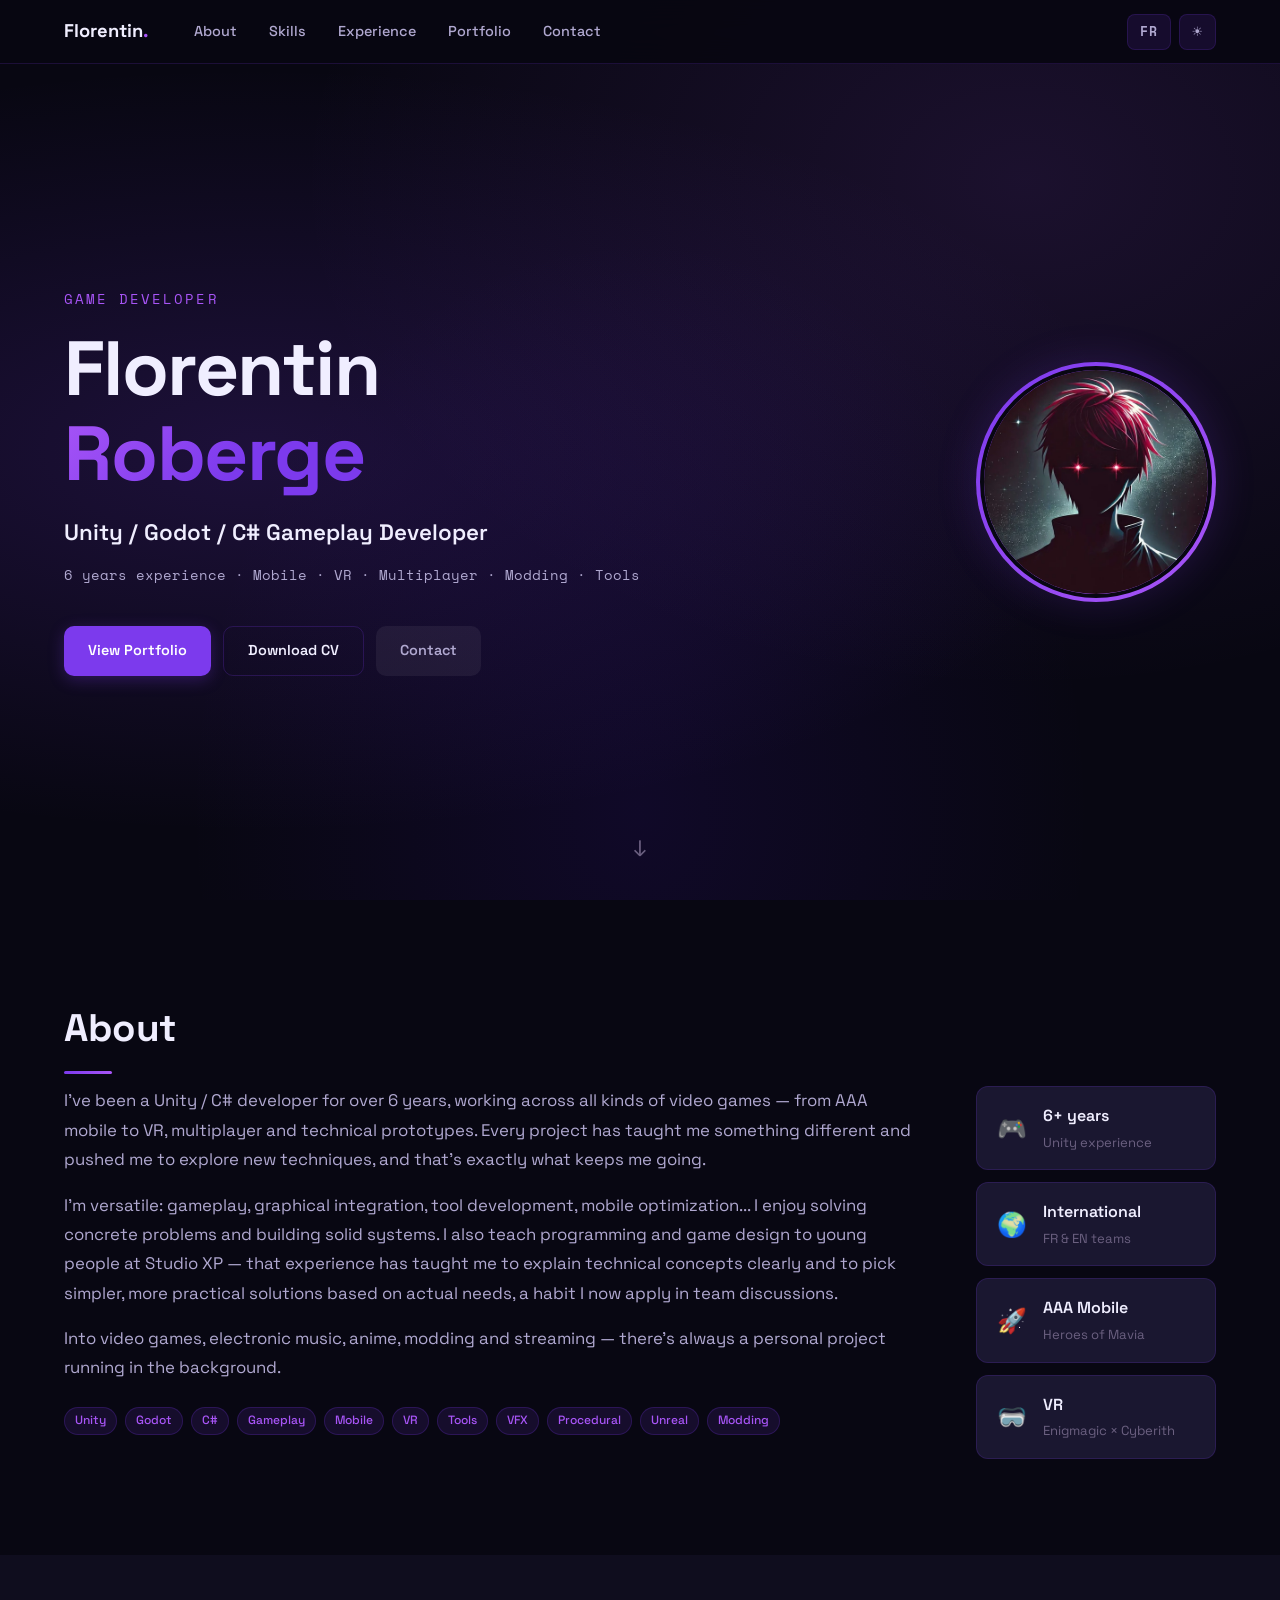
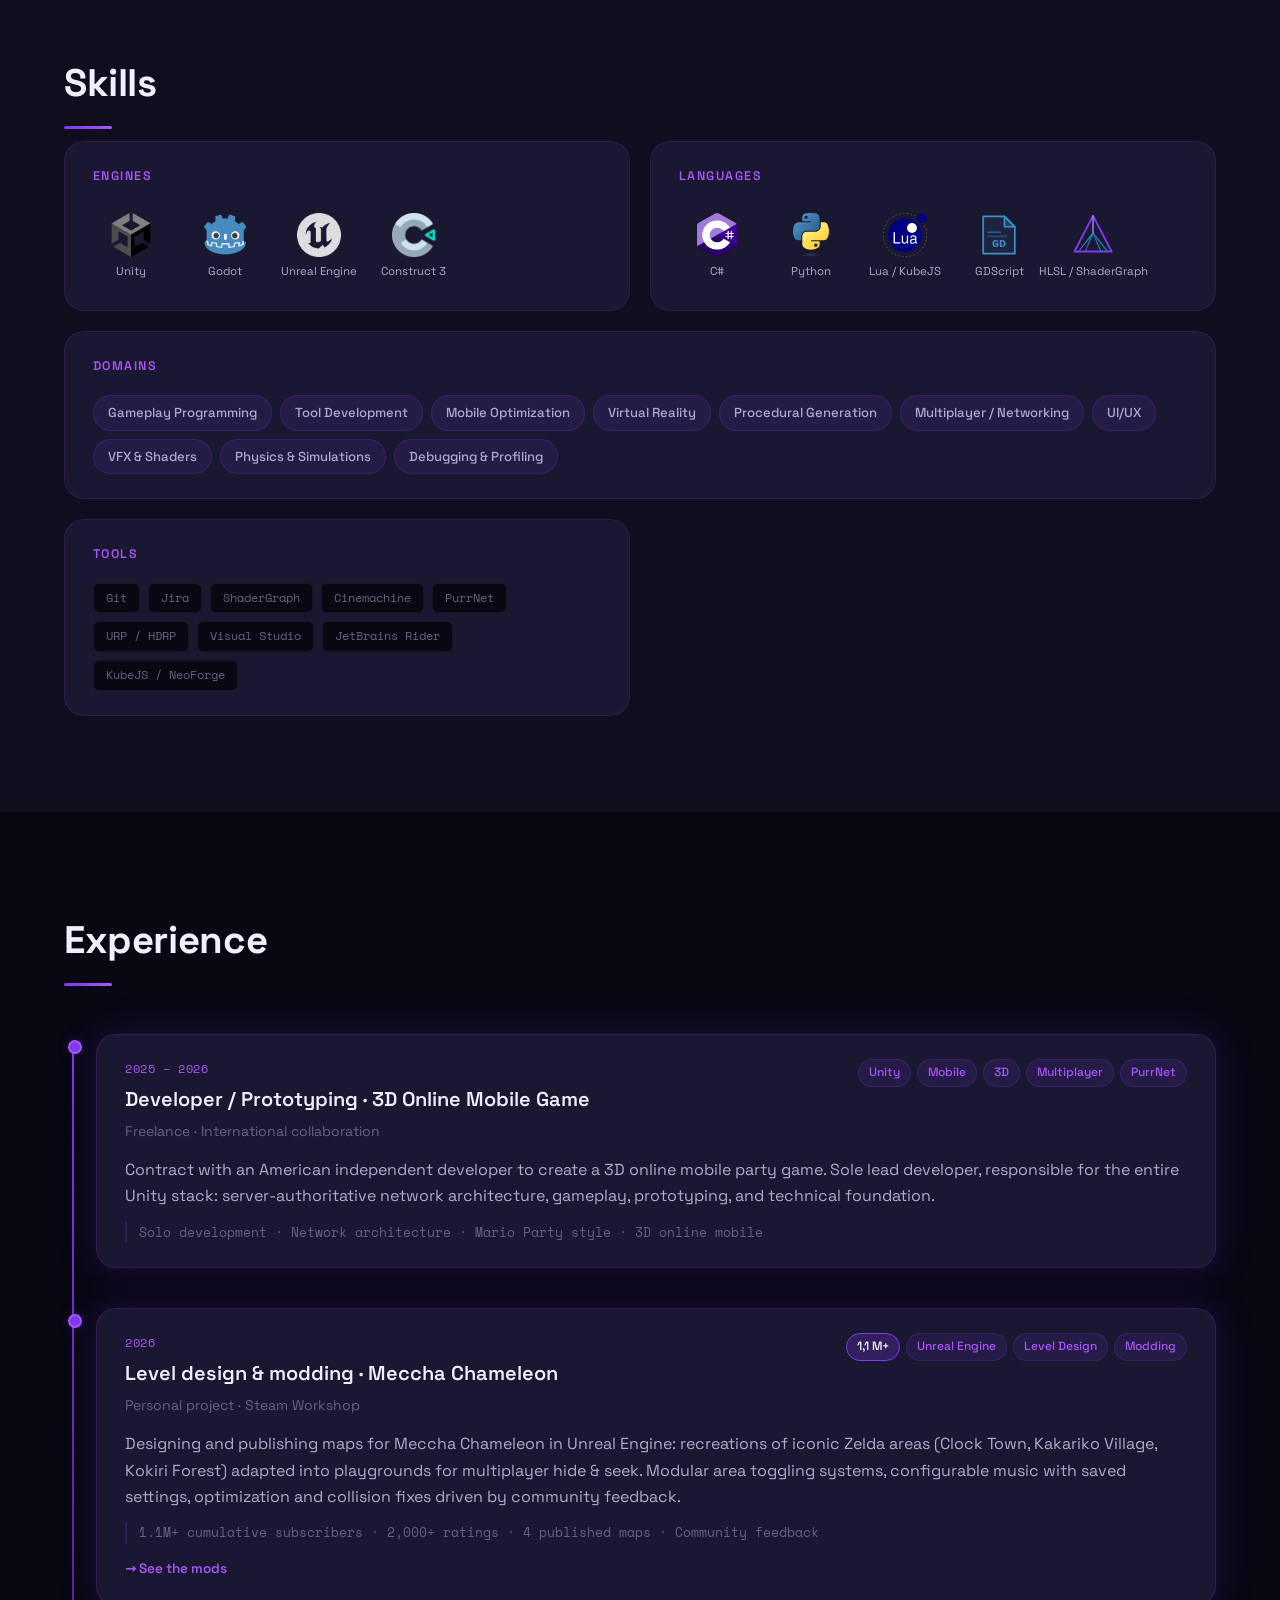
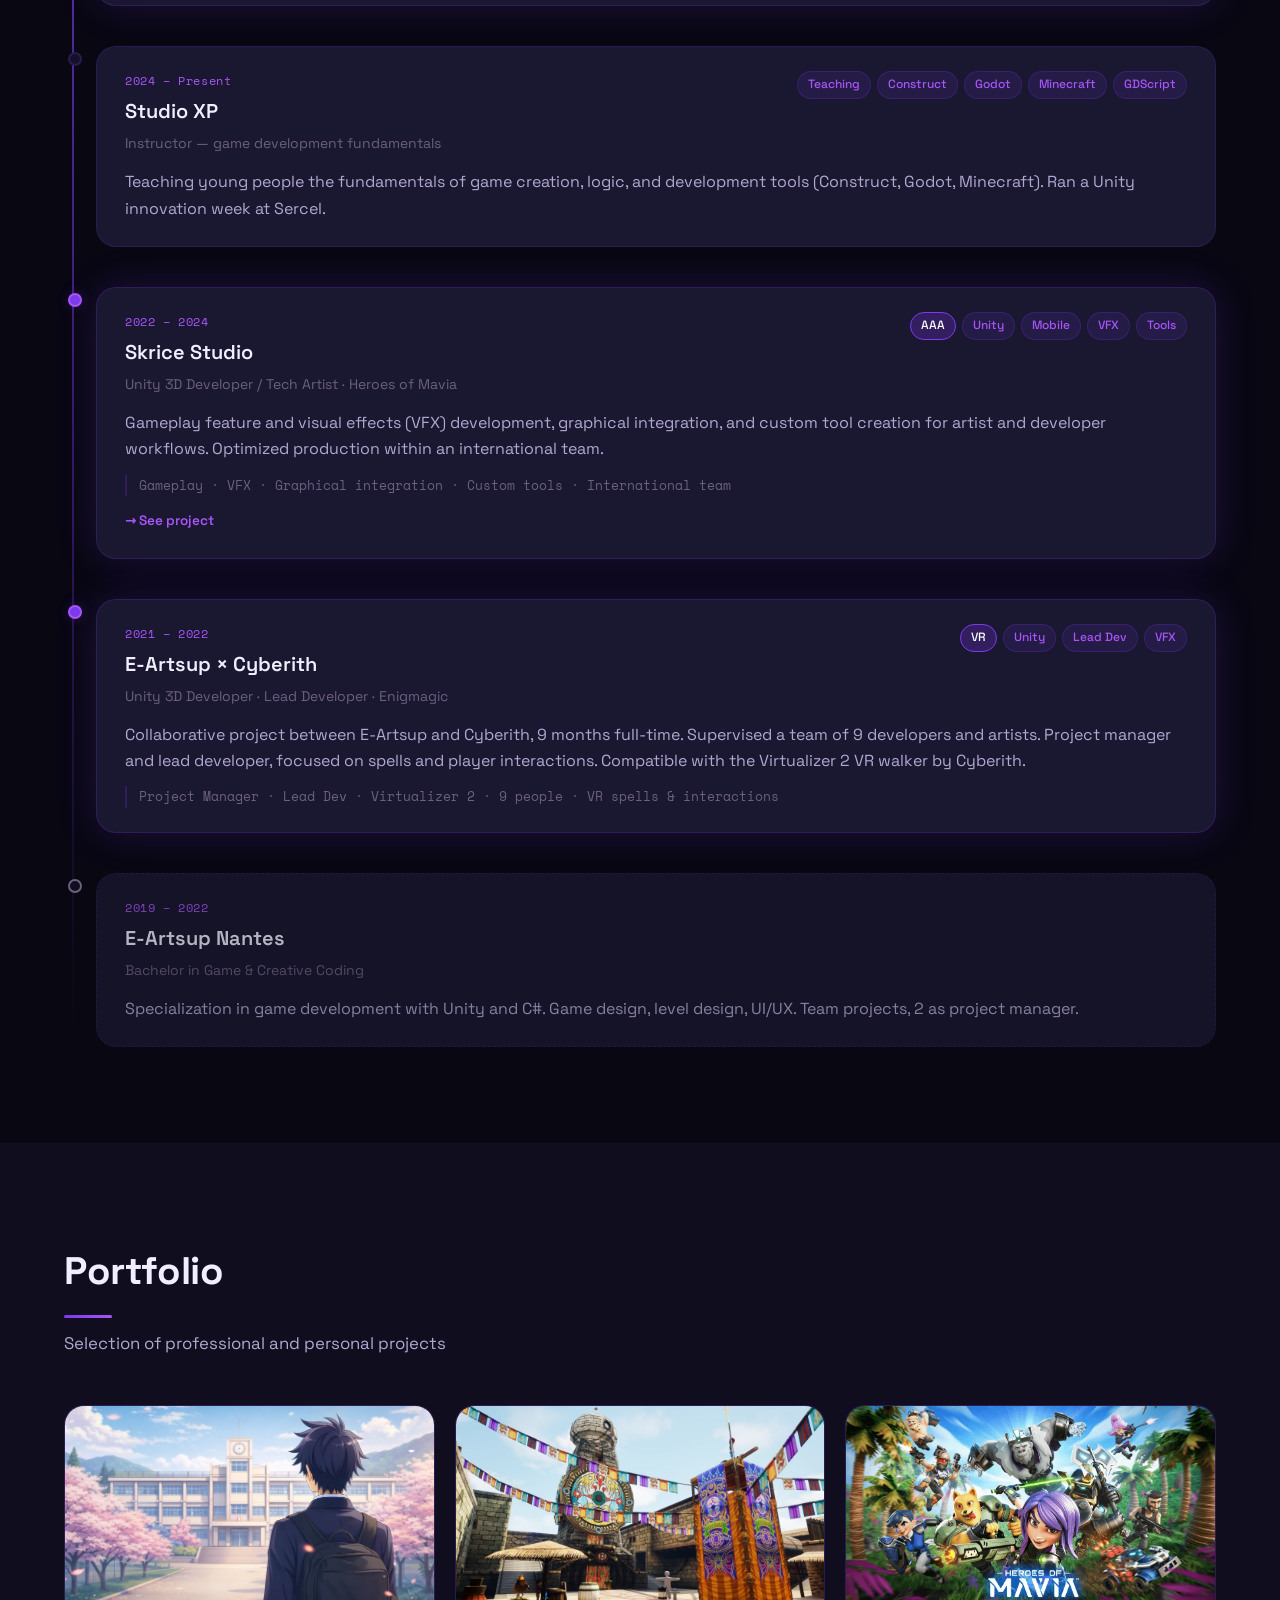
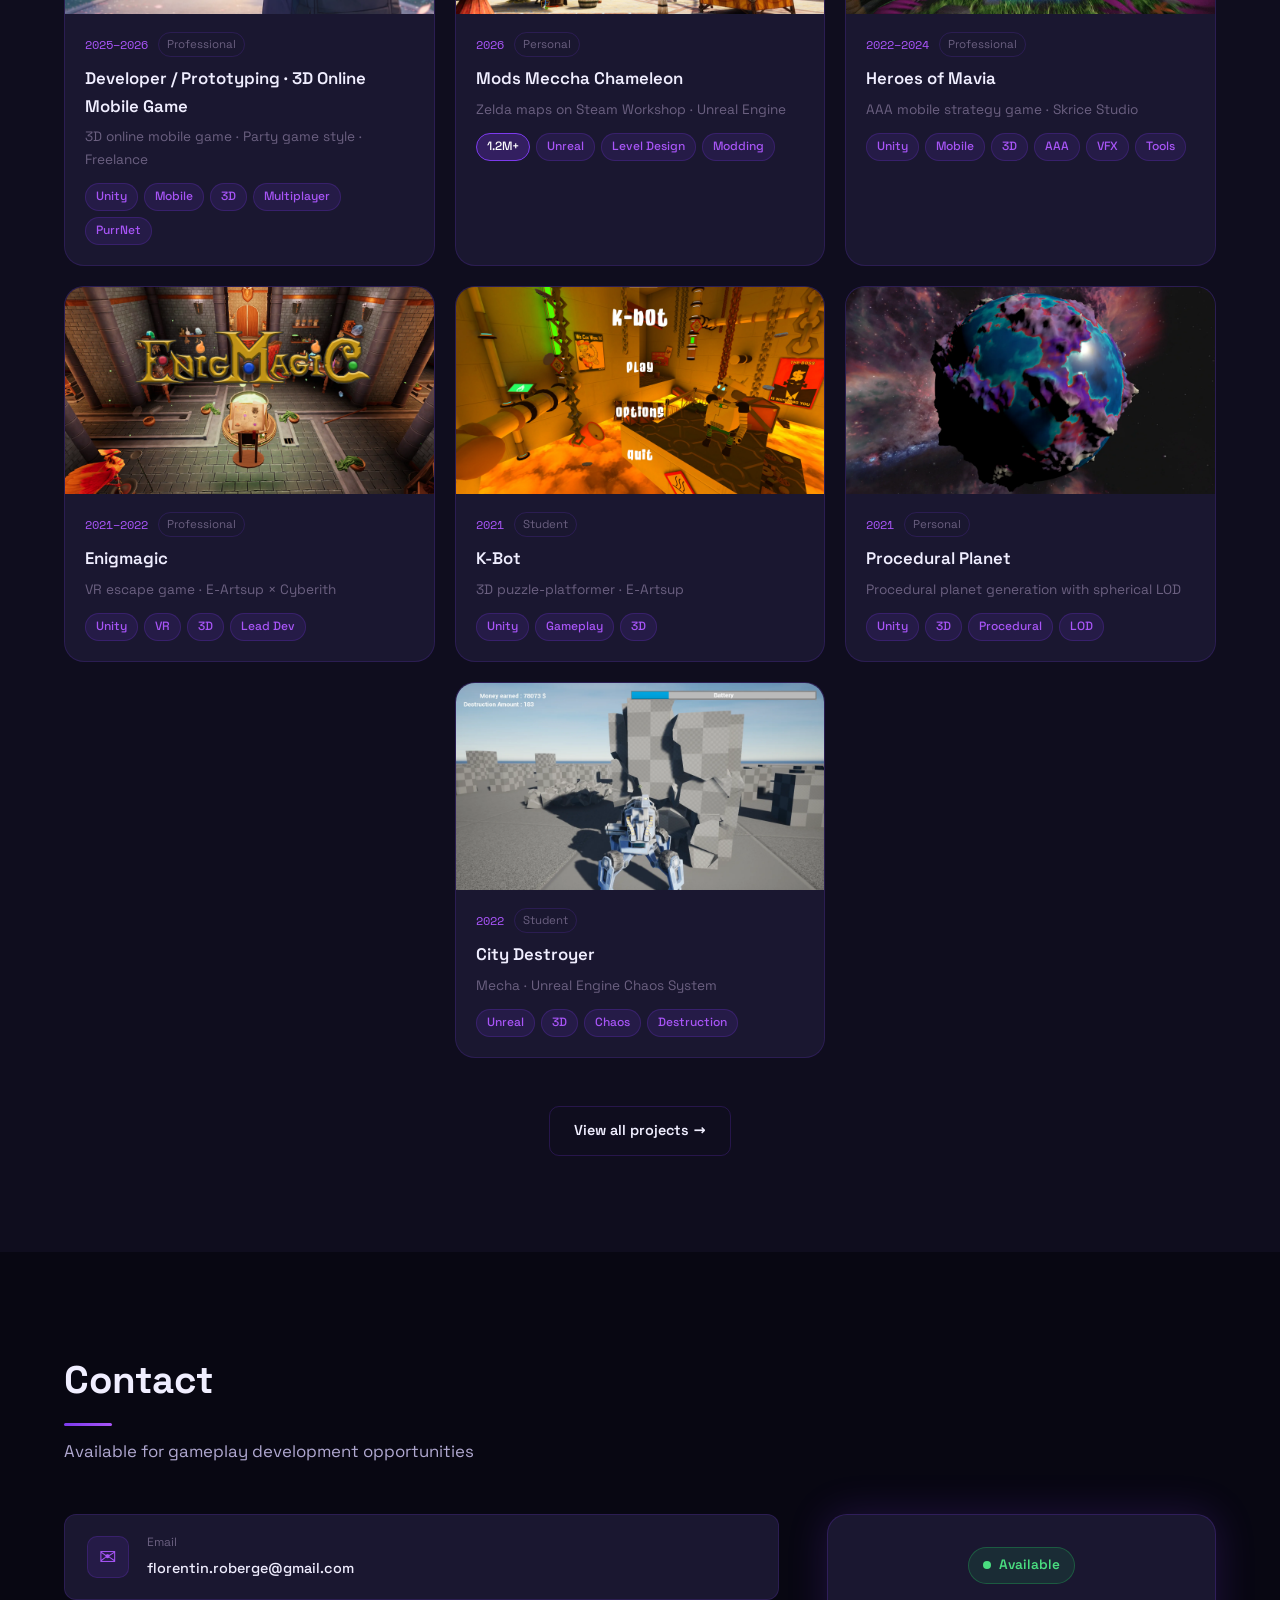
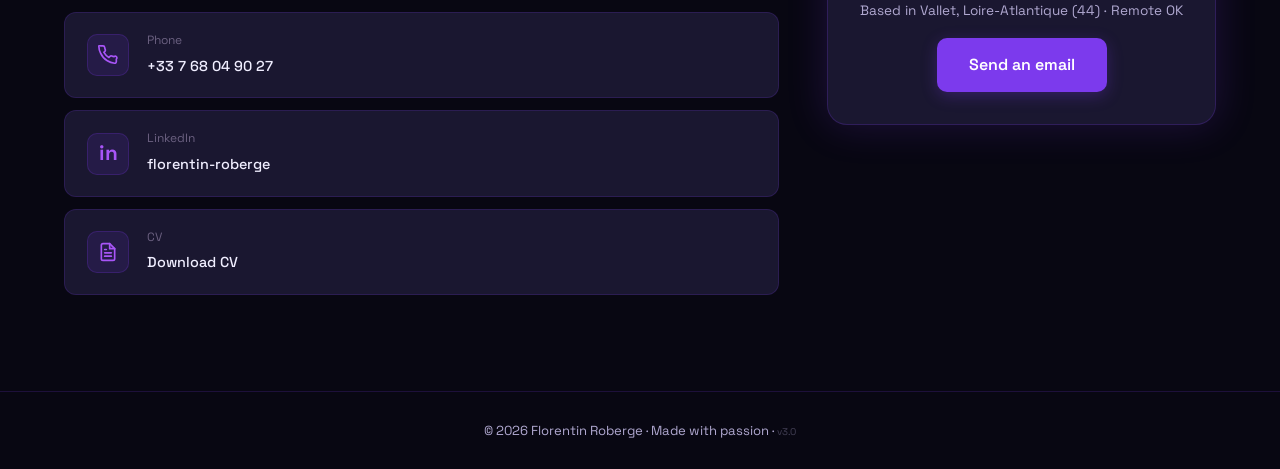
==== commit a1e39af9: "Lien de téléchargement du build Windows de City Destroyer Le build est hébergé en release GitHub (49" ====
--- a/index.html
+++ b/index.html
@@ -609,7 +609,7 @@
 
   <!-- ── FOOTER ── -->
   <footer class="footer">
-    <p>© 2026 Florentin Roberge · <span data-i18n="footer_made">Fait avec passion</span> · <span style="opacity:0.35;font-size:0.75em;">v2.9</span></p>
+    <p>© 2026 Florentin Roberge · <span data-i18n="footer_made">Fait avec passion</span> · <span style="opacity:0.35;font-size:0.75em;">v3.0</span></p>
   </footer>
 
   <!-- ── MODAL ── -->
--- a/css/style.css
+++ b/css/style.css
@@ -1257,6 +1257,16 @@
   color: #fff;
   border-color: var(--accent);
 }
+/* A downloadable build is the primary action, so it reads filled from the
+   start rather than only on hover. */
+.modal-links a.primary {
+  background: var(--accent);
+  color: #fff;
+  border-color: var(--accent);
+}
+.modal-links a.primary:hover {
+  filter: brightness(1.12);
+}
 
 @media (max-width: 600px) {
   .modal-container { border-radius: var(--radius); }
